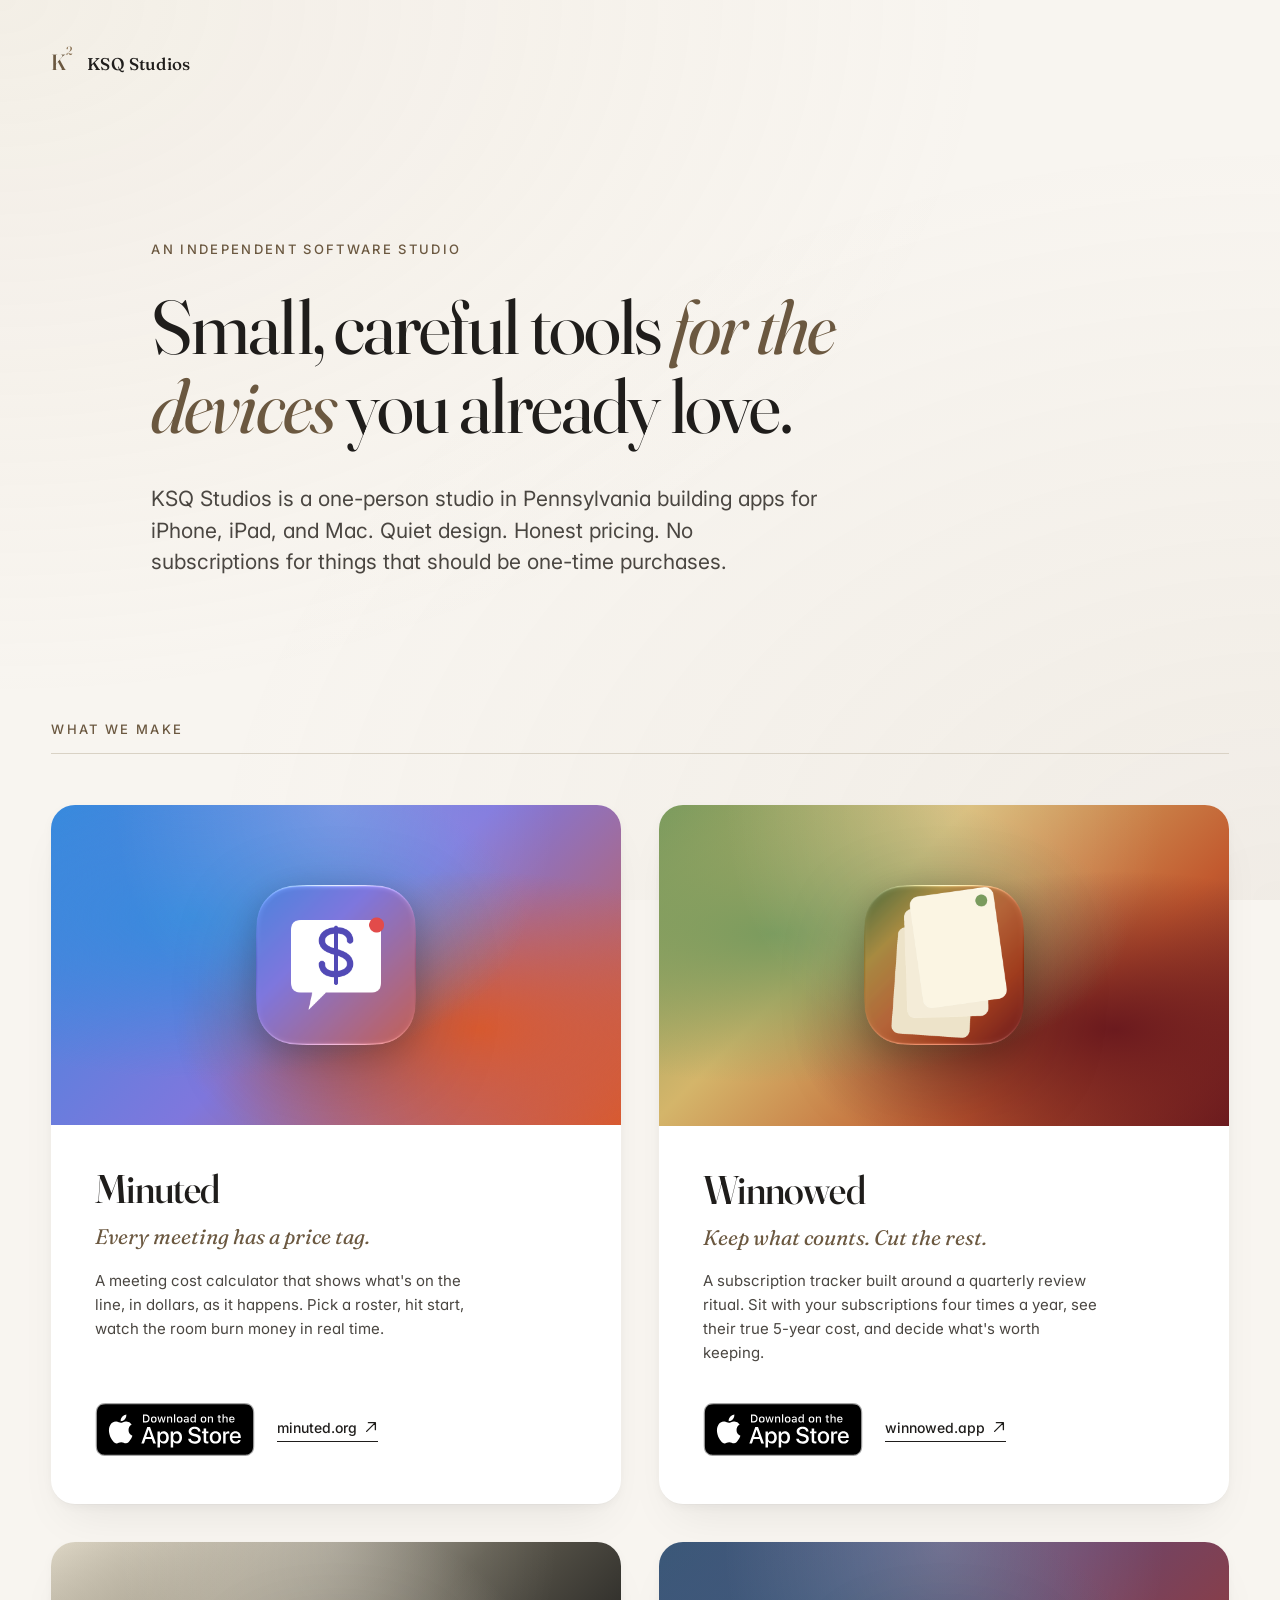
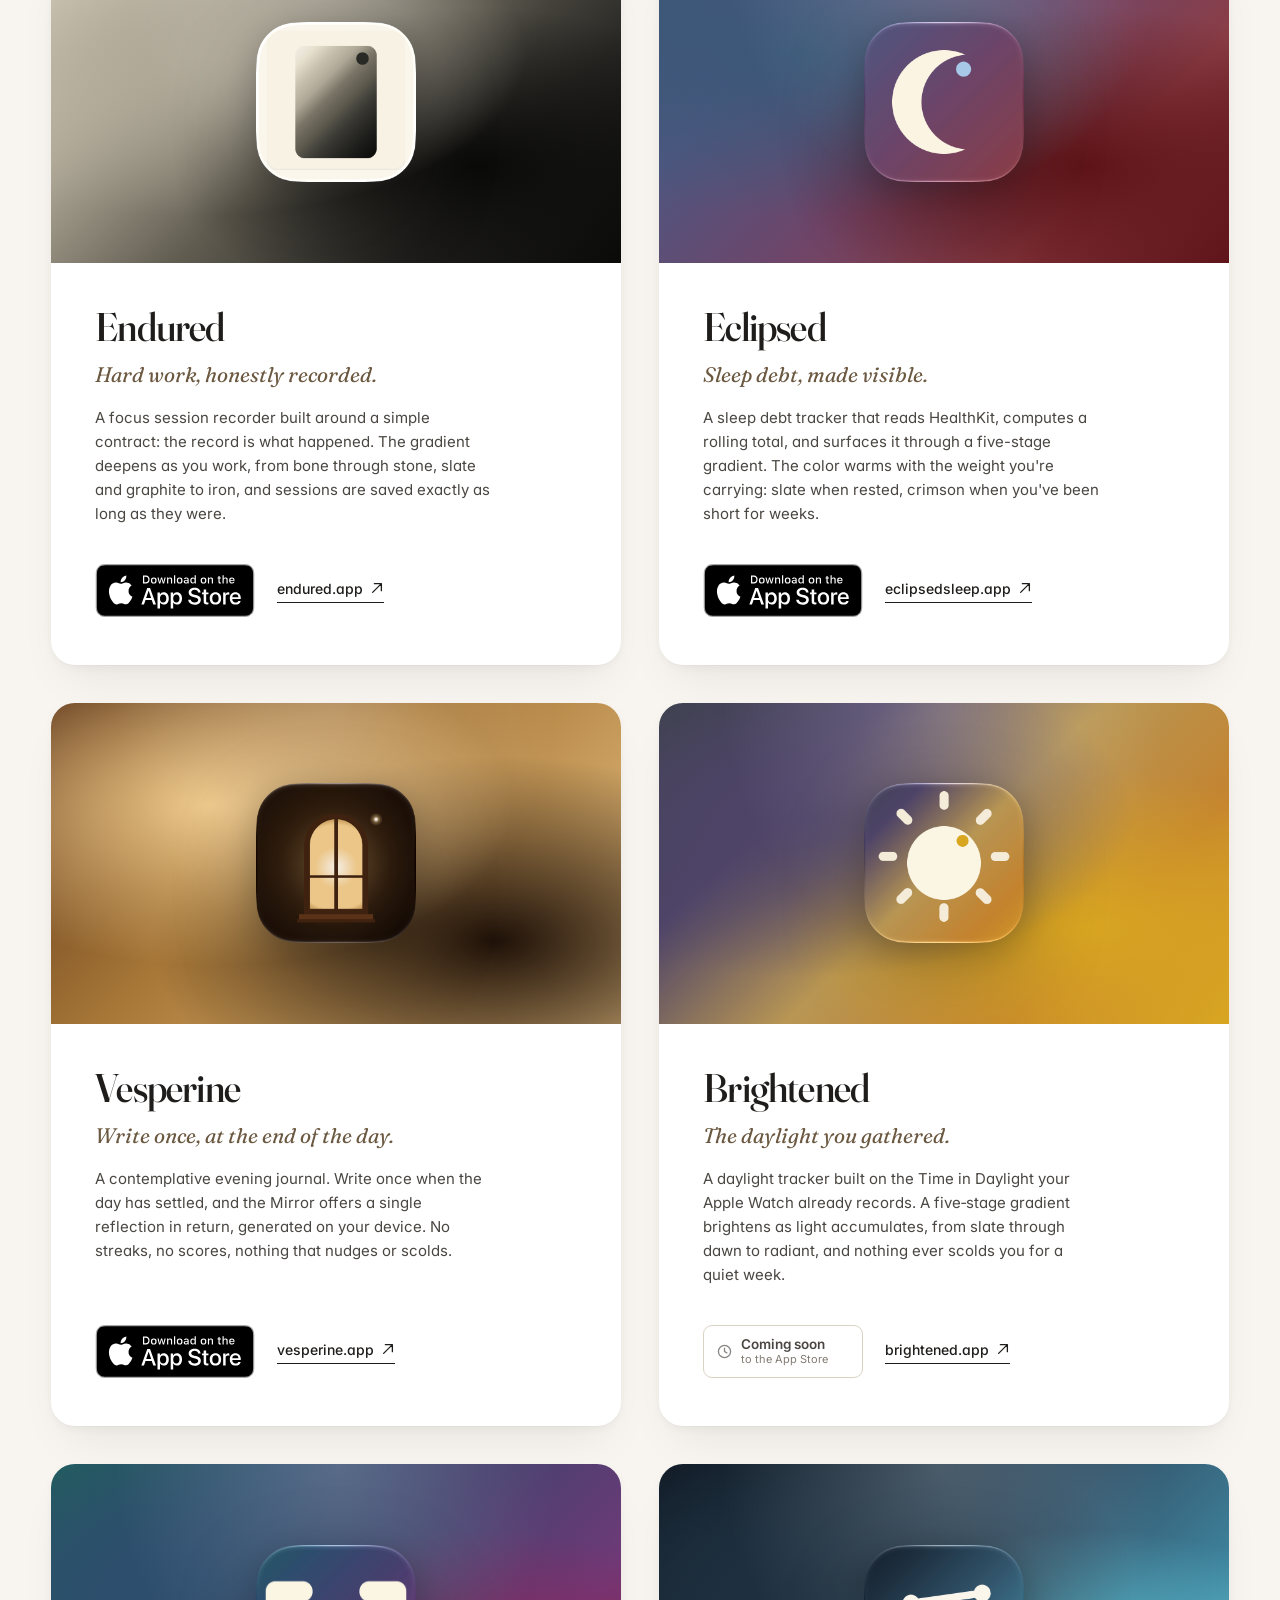
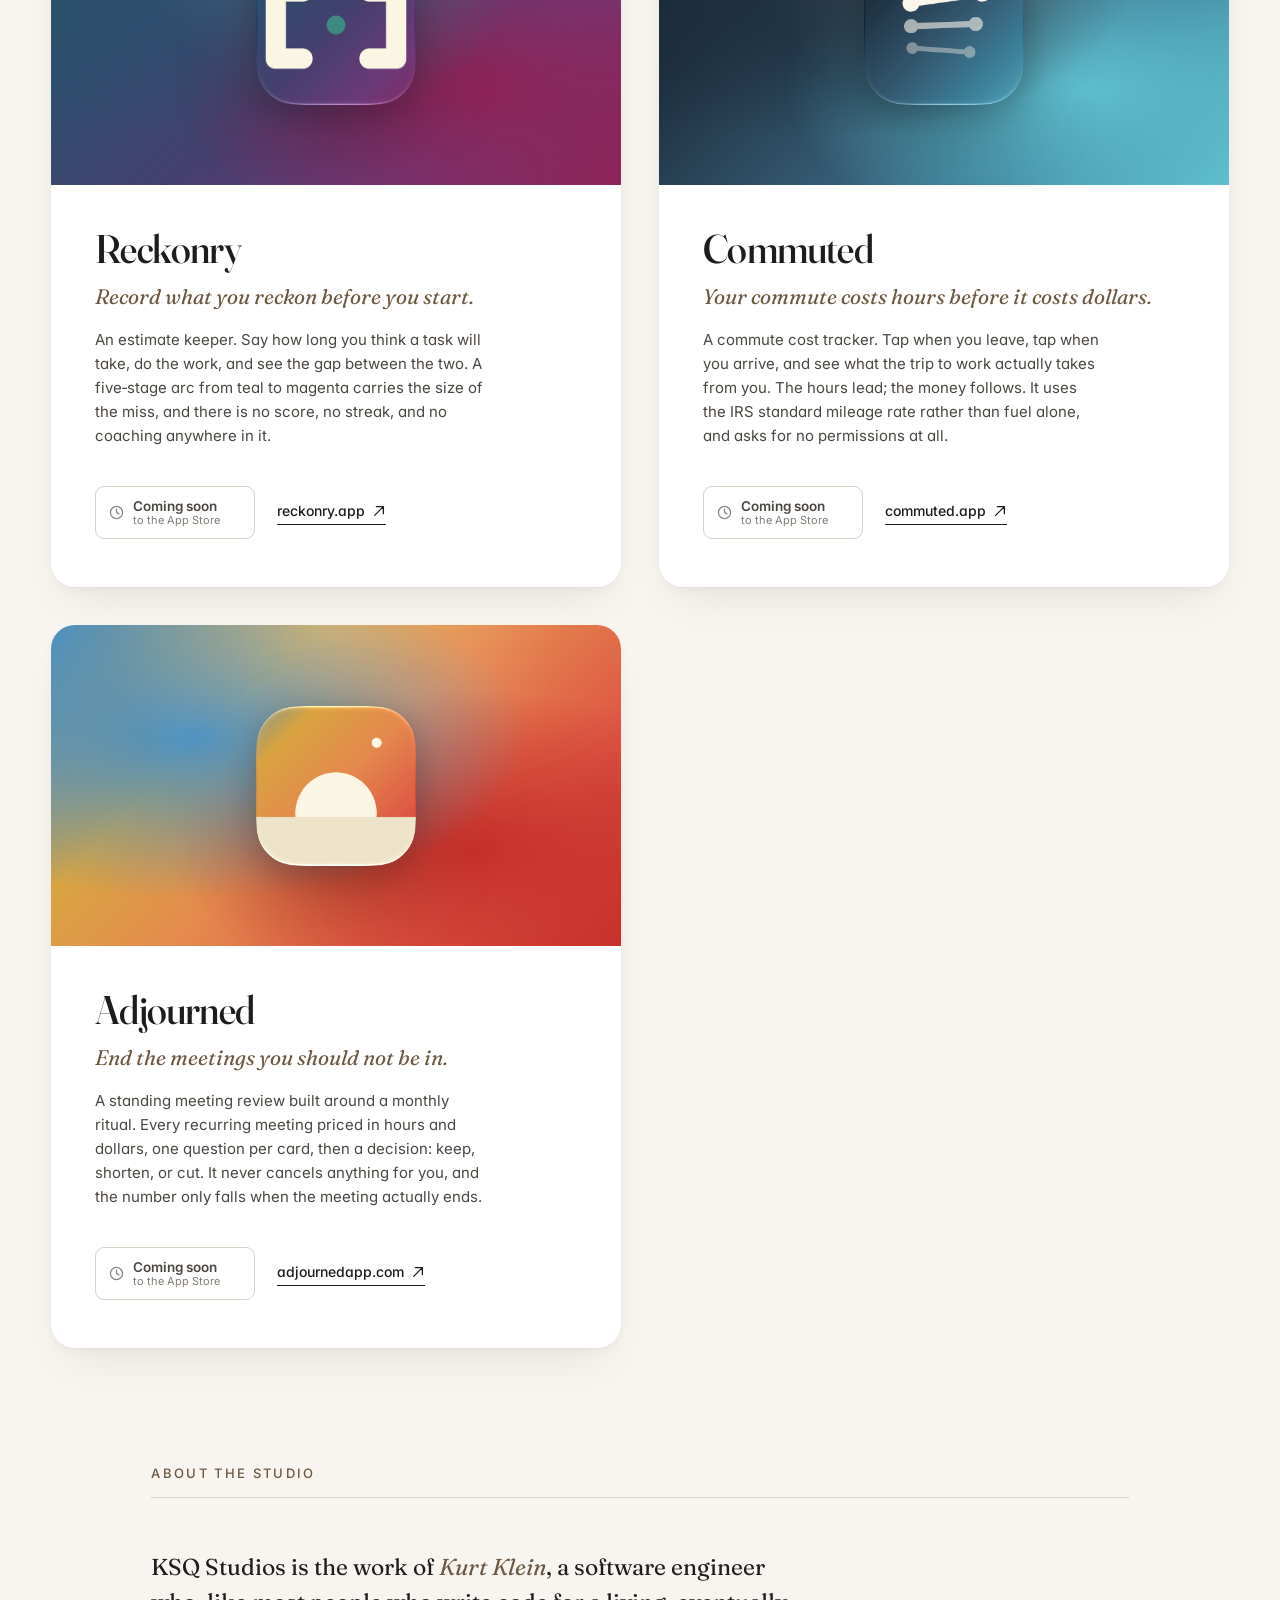
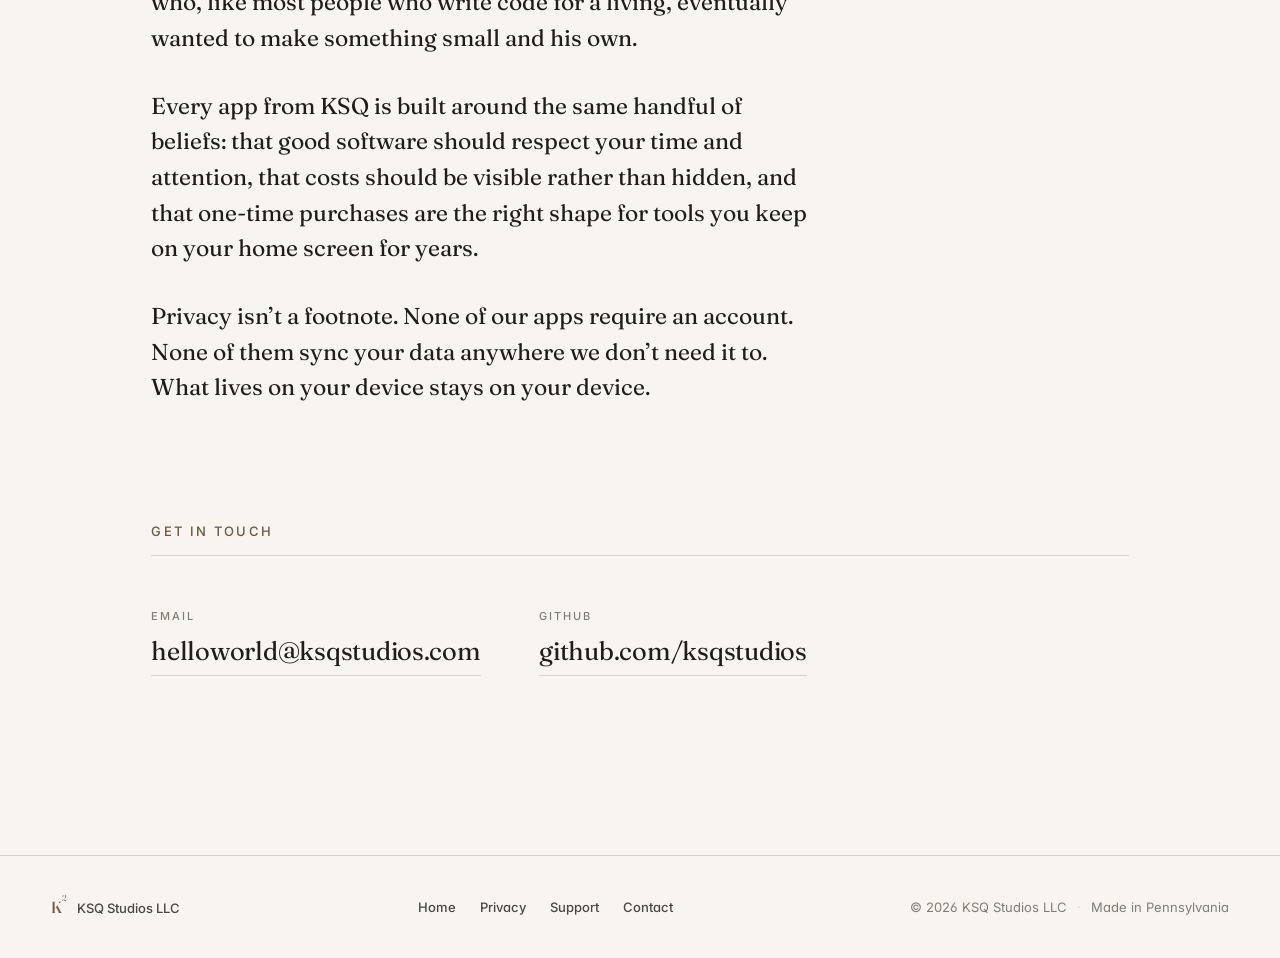
==== index.html @ 6c00e23f "updated eclipsed domain url" ====
<!DOCTYPE html>
<html lang="en">
<head>
  <meta charset="UTF-8">
  <meta name="viewport" content="width=device-width, initial-scale=1.0">
  <meta name="description" content="KSQ Studios is an independent software studio in Pennsylvania building thoughtful apps for iPhone, iPad, and Mac. Makers of Adjourned, Brightened, Commuted, Eclipsed, Endured, Minuted, Reckonry, Vesperine, and Winnowed.">

  <title>KSQ Studios, independent software for Apple platforms</title>

  <!-- Favicon -->
  <link rel="icon" type="image/x-icon" href="/favicon.ico">
  <link rel="icon" type="image/png" href="/favicon.png">
  <link rel="apple-touch-icon" href="/apple-touch-icon.png">

  <!-- Open Graph -->
  <meta property="og:title" content="KSQ Studios, independent software for Apple platforms">
  <meta property="og:description" content="An independent software studio in Pennsylvania building thoughtful apps for iPhone, iPad, and Mac. Makers of Adjourned, Brightened, Commuted, Eclipsed, Endured, Minuted, Reckonry, Vesperine, and Winnowed.">
  <meta property="og:url" content="https://ksqstudios.com">
  <meta property="og:type" content="website">
  <meta property="og:image" content="https://ksqstudios.com/og-image.png">
  <meta property="og:image:width" content="1200">
  <meta property="og:image:height" content="630">

  <!-- Twitter card -->
  <meta name="twitter:card" content="summary_large_image">
  <meta name="twitter:image" content="https://ksqstudios.com/og-image.png">

  <meta name="theme-color" content="#F8F5F0">

  <link rel="canonical" href="https://ksqstudios.com">

  <!-- Fonts: Fraunces (display, with optical sizing + italic) + Inter (body) -->
  <link rel="preconnect" href="https://fonts.googleapis.com">
  <link rel="preconnect" href="https://fonts.gstatic.com" crossorigin>
  <link href="https://fonts.googleapis.com/css2?family=Fraunces:ital,opsz,wght@0,9..144,400;0,9..144,500;0,9..144,600;1,9..144,400;1,9..144,500&family=Inter:wght@400;500;600&display=swap" rel="stylesheet">

  <!-- Structured data, Organization -->
  <script type="application/ld+json">
  {
    "@context": "https://schema.org",
    "@type": "Organization",
    "name": "KSQ Studios",
    "alternateName": "KSQ Studios LLC",
    "url": "https://ksqstudios.com",
    "email": "helloworld@ksqstudios.com",
    "founder": {
      "@type": "Person",
      "name": "Kurt Klein"
    },
    "address": {
      "@type": "PostalAddress",
      "addressRegion": "PA",
      "addressCountry": "US"
    }
  }
  </script>

  <link rel="stylesheet" href="/styles.css">
</head>
<body>

  <!-- Studio header -->
  <header class="site-header">
    <div class="wordmark-row">
      <span class="monogram" aria-hidden="true">K<sup>2</sup></span>
      <span class="wordmark">KSQ Studios</span>
    </div>
  </header>

  <main>

    <!-- Hero -->
    <section class="hero">
      <p class="eyebrow">An independent software studio</p>
      <h1 class="hero-headline">
        Small, careful tools <em>for the devices</em> you already love.
      </h1>
      <p class="hero-lede">
        KSQ Studios is a one-person studio in Pennsylvania building apps for iPhone, iPad, and Mac. Quiet design. Honest pricing. No subscriptions for things that should be one-time purchases.
      </p>
    </section>

    <!-- Apps showcase -->
    <section class="apps" aria-labelledby="apps-heading">
      <h2 id="apps-heading" class="section-label">What we make</h2>

      <div class="app-grid">

        <!-- Minuted -->
        <article class="app-card app-card--minuted">
          <div class="app-card-art" aria-hidden="true">
            <div class="app-card-glow app-card-glow--minuted"></div>
            <img src="/images/minuted-icon.png" alt="" class="app-icon" width="180" height="180">
          </div>

          <div class="app-card-body">
            <h3 class="app-name">Minuted</h3>
            <p class="app-tagline">Every meeting has a price tag.</p>
            <p class="app-description">
              A meeting cost calculator that shows what's on the line, in dollars, as it happens. Pick a roster, hit start, watch the room burn money in real time.
            </p>

            <div class="app-actions">
              <a href="https://apps.apple.com/us/app/minuted/id6764897137" rel="noopener" aria-label="Download Minuted on the App Store" style="display: inline-block; line-height: 0;">
                <img src="/images/app-store-badge.svg" alt="Download on the App Store" width="160" height="53" style="display: block;">
              </a>
              <a href="https://minuted.org" class="app-link">
                <span>minuted.org</span>
                <svg viewBox="0 0 16 16" width="14" height="14" aria-hidden="true">
                  <path d="M5 3h8v8M13 3L3 13" fill="none" stroke="currentColor" stroke-width="1.5" stroke-linecap="round" stroke-linejoin="round"/>
                </svg>
              </a>
            </div>
          </div>
        </article>

        <!-- Winnowed -->
        <article class="app-card app-card--winnowed">
          <div class="app-card-art" aria-hidden="true">
            <div class="app-card-glow app-card-glow--winnowed"></div>
            <img src="/images/winnowed-icon.png" alt="" class="app-icon" width="180" height="180">
          </div>

          <div class="app-card-body">
            <h3 class="app-name">Winnowed</h3>
            <p class="app-tagline">Keep what counts. Cut the rest.</p>
            <p class="app-description">
              A subscription tracker built around a quarterly review ritual. Sit with your subscriptions four times a year, see their true 5-year cost, and decide what's worth keeping.
            </p>

            <div class="app-actions">
              <a href="https://apps.apple.com/us/app/winnowed-subscription-tracker/id6764893370" rel="noopener" aria-label="Download Winnowed on the App Store" style="display: inline-block; line-height: 0;">
                <img src="/images/app-store-badge.svg" alt="Download on the App Store" width="160" height="53" style="display: block;">
              </a>
              <a href="https://winnowed.app" class="app-link">
                <span>winnowed.app</span>
                <svg viewBox="0 0 16 16" width="14" height="14" aria-hidden="true">
                  <path d="M5 3h8v8M13 3L3 13" fill="none" stroke="currentColor" stroke-width="1.5" stroke-linecap="round" stroke-linejoin="round"/>
                </svg>
              </a>
            </div>
          </div>
        </article>

        <!-- Endured -->
        <article class="app-card app-card--endured">
          <div class="app-card-art" aria-hidden="true">
            <div class="app-card-glow app-card-glow--endured"></div>
            <img src="/images/endured-icon.png" alt="" class="app-icon" width="180" height="180">
          </div>

          <div class="app-card-body">
            <h3 class="app-name">Endured</h3>
            <p class="app-tagline">Hard work, honestly recorded.</p>
            <p class="app-description">
              A focus session recorder built around a simple contract: the record is what happened. The gradient deepens as you work, from bone through stone, slate and graphite to iron, and sessions are saved exactly as long as they were.
            </p>

            <div class="app-actions">
              <a href="https://apps.apple.com/us/app/endured/id6766737964" rel="noopener" aria-label="Download Endured on the App Store" style="display: inline-block; line-height: 0;">
                <img src="/images/app-store-badge.svg" alt="Download on the App Store" width="160" height="53" style="display: block;">
              </a>
              <a href="https://endured.app" class="app-link">
                <span>endured.app</span>
                <svg viewBox="0 0 16 16" width="14" height="14" aria-hidden="true">
                  <path d="M5 3h8v8M13 3L3 13" fill="none" stroke="currentColor" stroke-width="1.5" stroke-linecap="round" stroke-linejoin="round"/>
                </svg>
              </a>
            </div>
          </div>
        </article>

        <!-- Eclipsed -->
        <article class="app-card app-card--eclipsed">
          <div class="app-card-art" aria-hidden="true">
            <div class="app-card-glow app-card-glow--eclipsed"></div>
            <img src="/images/eclipsed-icon.png" alt="" class="app-icon" width="180" height="180">
          </div>

          <div class="app-card-body">
            <h3 class="app-name">Eclipsed</h3>
            <p class="app-tagline">Sleep debt, made visible.</p>
            <p class="app-description">
              A sleep debt tracker that reads HealthKit, computes a rolling total, and surfaces it through a five-stage gradient. The color warms with the weight you're carrying: slate when rested, crimson when you've been short for weeks.
            </p>

            <div class="app-actions">
              <a href="https://apps.apple.com/us/app/eclipsed/id6764891875" rel="noopener" aria-label="Download Eclipsed on the App Store" style="display: inline-block; line-height: 0;">
                <img src="/images/app-store-badge.svg" alt="Download on the App Store" width="160" height="53" style="display: block;">
              </a>
              <a href="https://eclipsedsleep.app" class="app-link">
                <span>eclipsedsleep.app</span>
                <svg viewBox="0 0 16 16" width="14" height="14" aria-hidden="true">
                  <path d="M5 3h8v8M13 3L3 13" fill="none" stroke="currentColor" stroke-width="1.5" stroke-linecap="round" stroke-linejoin="round"/>
                </svg>
              </a>
            </div>
          </div>
        </article>

        <!-- Vesperine -->
        <article class="app-card app-card--vesperine">
          <div class="app-card-art" aria-hidden="true">
            <div class="app-card-glow app-card-glow--vesperine"></div>
            <img src="/images/vesperine-icon.png" alt="" class="app-icon" width="180" height="180">
          </div>

          <div class="app-card-body">
            <h3 class="app-name">Vesperine</h3>
            <p class="app-tagline">Write once, at the end of the day.</p>
            <p class="app-description">
              A contemplative evening journal. Write once when the day has settled, and the Mirror offers a single reflection in return, generated on your device. No streaks, no scores, nothing that nudges or scolds.
            </p>

            <div class="app-actions">
              <a href="https://apps.apple.com/us/app/vesperine/id6767848257" rel="noopener" aria-label="Download Vesperine on the App Store" style="display: inline-block; line-height: 0;">
                <img src="/images/app-store-badge.svg" alt="Download on the App Store" width="160" height="53" style="display: block;">
              </a>
              <a href="https://vesperine.app" class="app-link">
                <span>vesperine.app</span>
                <svg viewBox="0 0 16 16" width="14" height="14" aria-hidden="true">
                  <path d="M5 3h8v8M13 3L3 13" fill="none" stroke="currentColor" stroke-width="1.5" stroke-linecap="round" stroke-linejoin="round"/>
                </svg>
              </a>
            </div>
          </div>
        </article>

        <!-- Brightened -->
        <article class="app-card app-card--brightened">
          <div class="app-card-art" aria-hidden="true">
            <div class="app-card-glow app-card-glow--brightened"></div>
            <img src="/images/brightened-icon.png" alt="" class="app-icon" width="180" height="180">
          </div>

          <div class="app-card-body">
            <h3 class="app-name">Brightened</h3>
            <p class="app-tagline">The daylight you gathered.</p>
            <p class="app-description">
              A daylight tracker built on the Time in Daylight your Apple Watch already records. A five&#x2011;stage gradient brightens as light accumulates, from slate through dawn to radiant, and nothing ever scolds you for a quiet week.
            </p>

            <div class="app-actions">
              <span class="coming-soon-badge">
                <svg viewBox="0 0 16 16" width="15" height="15" aria-hidden="true">
                  <circle cx="8" cy="8" r="6.5" fill="none" stroke="currentColor" stroke-width="1.4"/>
                  <path d="M8 4.5V8l2.5 1.5" fill="none" stroke="currentColor" stroke-width="1.4" stroke-linecap="round" stroke-linejoin="round"/>
                </svg>
                <span class="coming-soon-text">
                  <span class="coming-soon-kicker">Coming soon</span>
                  <span class="coming-soon-store">to the App Store</span>
                </span>
              </span>
              <a href="https://brightened.app" class="app-link">
                <span>brightened.app</span>
                <svg viewBox="0 0 16 16" width="14" height="14" aria-hidden="true">
                  <path d="M5 3h8v8M13 3L3 13" fill="none" stroke="currentColor" stroke-width="1.5" stroke-linecap="round" stroke-linejoin="round"/>
                </svg>
              </a>
            </div>
          </div>
        </article>

        <!-- Reckonry -->
        <article class="app-card app-card--reckonry">
          <div class="app-card-art" aria-hidden="true">
            <div class="app-card-glow app-card-glow--reckonry"></div>
            <img src="/images/reckonry-icon.png" alt="" class="app-icon" width="180" height="180">
          </div>

          <div class="app-card-body">
            <h3 class="app-name">Reckonry</h3>
            <p class="app-tagline">Record what you reckon before you start.</p>
            <p class="app-description">
              An estimate keeper. Say how long you think a task will take, do the work, and see the gap between the two. A five&#x2011;stage arc from teal to magenta carries the size of the miss, and there is no score, no streak, and no coaching anywhere in it.
            </p>

            <div class="app-actions">
              <span class="coming-soon-badge">
                <svg viewBox="0 0 16 16" width="15" height="15" aria-hidden="true">
                  <circle cx="8" cy="8" r="6.5" fill="none" stroke="currentColor" stroke-width="1.4"/>
                  <path d="M8 4.5V8l2.5 1.5" fill="none" stroke="currentColor" stroke-width="1.4" stroke-linecap="round" stroke-linejoin="round"/>
                </svg>
                <span class="coming-soon-text">
                  <span class="coming-soon-kicker">Coming soon</span>
                  <span class="coming-soon-store">to the App Store</span>
                </span>
              </span>
              <a href="https://reckonry.app" class="app-link">
                <span>reckonry.app</span>
                <svg viewBox="0 0 16 16" width="14" height="14" aria-hidden="true">
                  <path d="M5 3h8v8M13 3L3 13" fill="none" stroke="currentColor" stroke-width="1.5" stroke-linecap="round" stroke-linejoin="round"/>
                </svg>
              </a>
            </div>
          </div>
        </article>

        <!-- Commuted -->
        <article class="app-card app-card--commuted">
          <div class="app-card-art" aria-hidden="true">
            <div class="app-card-glow app-card-glow--commuted"></div>
            <img src="/images/commuted-icon.png" alt="" class="app-icon" width="180" height="180">
          </div>

          <div class="app-card-body">
            <h3 class="app-name">Commuted</h3>
            <p class="app-tagline">Your commute costs hours before it costs dollars.</p>
            <p class="app-description">
              A commute cost tracker. Tap when you leave, tap when you arrive, and see what the trip to work actually takes from you. The hours lead; the money follows. It uses the IRS standard mileage rate rather than fuel alone, and asks for no permissions at all.
            </p>

            <div class="app-actions">
              <span class="coming-soon-badge">
                <svg viewBox="0 0 16 16" width="15" height="15" aria-hidden="true">
                  <circle cx="8" cy="8" r="6.5" fill="none" stroke="currentColor" stroke-width="1.4"/>
                  <path d="M8 4.5V8l2.5 1.5" fill="none" stroke="currentColor" stroke-width="1.4" stroke-linecap="round" stroke-linejoin="round"/>
                </svg>
                <span class="coming-soon-text">
                  <span class="coming-soon-kicker">Coming soon</span>
                  <span class="coming-soon-store">to the App Store</span>
                </span>
              </span>
              <a href="https://commuted.app" class="app-link">
                <span>commuted.app</span>
                <svg viewBox="0 0 16 16" width="14" height="14" aria-hidden="true">
                  <path d="M5 3h8v8M13 3L3 13" fill="none" stroke="currentColor" stroke-width="1.5" stroke-linecap="round" stroke-linejoin="round"/>
                </svg>
              </a>
            </div>
          </div>
        </article>

        <!-- Adjourned -->
        <article class="app-card app-card--adjourned">
          <div class="app-card-art" aria-hidden="true">
            <div class="app-card-glow app-card-glow--adjourned"></div>
            <img src="/images/adjourned-icon.png" alt="" class="app-icon" width="180" height="180">
          </div>

          <div class="app-card-body">
            <h3 class="app-name">Adjourned</h3>
            <p class="app-tagline">End the meetings you should not be in.</p>
            <p class="app-description">
              A standing meeting review built around a monthly ritual. Every recurring meeting priced in hours and dollars, one question per card, then a decision: keep, shorten, or cut. It never cancels anything for you, and the number only falls when the meeting actually ends.
            </p>

            <div class="app-actions">
              <span class="coming-soon-badge">
                <svg viewBox="0 0 16 16" width="15" height="15" aria-hidden="true">
                  <circle cx="8" cy="8" r="6.5" fill="none" stroke="currentColor" stroke-width="1.4"/>
                  <path d="M8 4.5V8l2.5 1.5" fill="none" stroke="currentColor" stroke-width="1.4" stroke-linecap="round" stroke-linejoin="round"/>
                </svg>
                <span class="coming-soon-text">
                  <span class="coming-soon-kicker">Coming soon</span>
                  <span class="coming-soon-store">to the App Store</span>
                </span>
              </span>
              <a href="https://adjournedapp.com" class="app-link">
                <span>adjournedapp.com</span>
                <svg viewBox="0 0 16 16" width="14" height="14" aria-hidden="true">
                  <path d="M5 3h8v8M13 3L3 13" fill="none" stroke="currentColor" stroke-width="1.5" stroke-linecap="round" stroke-linejoin="round"/>
                </svg>
              </a>
            </div>
          </div>
        </article>


      </div>
    </section>

    <!-- About the studio -->
    <section class="about" aria-labelledby="about-heading">
      <h2 id="about-heading" class="section-label">About the studio</h2>

      <div class="about-prose">
        <p>
          KSQ Studios is the work of <span class="name">Kurt Klein</span>, a software engineer who, like most people who write code for a living, eventually wanted to make something small and his own.
        </p>
        <p>
          Every app from KSQ is built around the same handful of beliefs: that good software should respect your time and attention, that costs should be visible rather than hidden, and that one&#x2011;time purchases are the right shape for tools you keep on your home screen for years.
        </p>
        <p>
          Privacy isn&rsquo;t a footnote. None of our apps require an account. None of them sync your data anywhere we don&rsquo;t need it to. What lives on your device stays on your device.
        </p>
      </div>
    </section>

    <!-- Contact -->
    <section class="contact" aria-labelledby="contact-heading">
      <h2 id="contact-heading" class="section-label">Get in touch</h2>

      <ul class="contact-list">
        <li>
          <span class="contact-label">Email</span>
          <a href="mailto:helloworld@ksqstudios.com" class="contact-link">helloworld@ksqstudios.com</a>
        </li>
        <li>
          <span class="contact-label">GitHub</span>
          <a href="https://github.com/ksqstudios" class="contact-link" rel="noopener">github.com/ksqstudios</a>
        </li>
      </ul>
    </section>

  </main>

  <footer class="site-footer">
    <div class="footer-inner">
      <div class="footer-mark">
        <span class="monogram monogram--small" aria-hidden="true">K<sup>2</sup></span>
        <span>KSQ Studios LLC</span>
      </div>
      <nav class="footer-nav" aria-label="Footer">
        <a href="/">Home</a>
        <a href="/privacy">Privacy</a>
        <a href="/support">Support</a>
        <a href="mailto:helloworld@ksqstudios.com">Contact</a>
      </nav>
      <div class="footer-meta">
        <span>&copy; 2026 KSQ Studios LLC</span>
        <span class="dot" aria-hidden="true">&middot;</span>
        <span>Made in Pennsylvania</span>
      </div>
    </div>
  </footer>

</body>
</html>
---- styles.css ----
/* ============================================================
   KSQ Studios, styles.css
   ============================================================ */

/* ---------- Tokens ---------- */
:root {
  /* Paper and ink, a calm letterhead-quality background that lets
     each app's gradient do its own thing in its card. */
  --paper:        #F8F5F0;
  --paper-warm:   #F1ECE3;
  --ink:          #1F1D1B;
  --ink-soft:     #4A4641;
  --ink-mute:     #837C73;
  --rule:         #D9D2C5;

  /* Accent, a warm graphite/bronze that sits between the
     two app palettes without competing with either. */
  --accent:       #6B5840;
  --accent-soft:  #8C7558;

  /* Minuted brand stops (cool→warm) */
  --m-cool:       #378ADD;
  --m-mid:        #7F77DD;
  --m-warm:       #D85A30;

  /* Winnowed brand stops (harvest arc) */
  --w-sage:       #7A9B5E;
  --w-wheat:      #D4B56A;
  --w-rust:       #C25A2F;
  --w-burgundy:   #6B1A1E;

  /* Eclipsed brand stops (Vigil, cool clarity to fevered crimson) */
  --e-slate:      #3A5878;
  --e-mist:       #4F5680;
  --e-plum:       #6E4569;
  --e-rust:       #8B3D45;
  --e-crimson:    #5E1418;

  /* Endured brand stops (Bone to Iron, achromatic depth) */
  --en-bone:      #E8E1D0;
  --en-stone:     #B0A998;
  --en-slate:     #605C50;
  --en-graphite:  #2A2926;
  --en-iron:      #0A0A09;

  /* Vesperine brand stops (Candle, ivory glow to coal) */
  --v-ivory:      #F5F1E8;
  --v-honey:      #EDC788;
  --v-amber:      #A87838;
  --v-bronze:     #5A3318;
  --v-coal:       #1F1108;

  /* Brightened brand stops (positive arc, slate to radiant) */
  --b-slate:      #3A4148;
  --b-dusk:       #4E4468;
  --b-dawn:       #B89654;
  --b-amber:      #C4832F;
  --b-radiant:    #D9A621;

  /* Reckonry brand stops (divergence arc, teal to magenta) */
  --r-teal:       #1F5F5B;
  --r-petrol:     #2E4E6E;
  --r-indigo:     #46406E;
  --r-violet:     #6E3A78;
  --r-magenta:    #8E2358;

  /* Commuted brand stops (fixed identity arc, asphalt to signal) */
  --c-asphalt:    #0E1620;
  --c-slate:      #1E3040;
  --c-steel:      #33546B;
  --c-channel:    #3E829B;
  --c-signal:     #5FBFCF;

  /* Adjourned, the sunset arc */
  --a-sky: #4A90C2;
  --a-golden: #D9A441;
  --a-apricot: #E58A4E;
  --a-coral: #DE5845;
  --a-verm: #C7302B;

  /* Type scale, fluid clamps so the page reads on phone and laptop alike */
  --fs-eyebrow:   clamp(11px, 0.7vw + 9px, 13px);
  --fs-section:   clamp(11px, 0.7vw + 9px, 13px);
  --fs-body:      clamp(15px, 0.4vw + 14px, 17px);
  --fs-lede:      clamp(17px, 0.6vw + 15px, 21px);
  --fs-hero:      clamp(38px, 6vw + 12px, 76px);
  --fs-app-name:  clamp(28px, 2.4vw + 18px, 40px);
  --fs-app-tag:   clamp(17px, 0.6vw + 15px, 21px);

  /* Spacing, generous magazine-grade rhythm */
  --space-page:   clamp(24px, 4vw, 56px);
  --space-block:  clamp(80px, 9vw, 140px);
}

/* ---------- Reset ---------- */
*, *::before, *::after { box-sizing: border-box; }

html {
  -webkit-text-size-adjust: 100%;
  -webkit-font-smoothing: antialiased;
  -moz-osx-font-smoothing: grayscale;
  text-rendering: optimizeLegibility;
  scroll-behavior: smooth;
}

body {
  margin: 0;
  padding: 0;
  background: var(--paper);
  color: var(--ink);
  font-family: 'Inter', -apple-system, BlinkMacSystemFont, 'Segoe UI', sans-serif;
  font-size: var(--fs-body);
  line-height: 1.55;
  font-feature-settings: 'kern', 'liga', 'ss01', 'cv11';
}

/* Subtle paper texture, not a generic noise overlay,
   just a hint of variation so the cream feels printed
   instead of digital. */
body::before {
  content: '';
  position: fixed;
  inset: 0;
  pointer-events: none;
  background:
    radial-gradient(ellipse at top left, rgba(214, 195, 165, 0.12), transparent 55%),
    radial-gradient(ellipse at bottom right, rgba(160, 140, 110, 0.08), transparent 60%);
  z-index: 0;
}

main, header, footer { position: relative; z-index: 1; }

a { color: inherit; text-decoration: none; }

/* ---------- Header ---------- */
.site-header {
  padding: clamp(28px, 3.5vw, 48px) var(--space-page);
}

.wordmark-row {
  display: inline-flex;
  align-items: baseline;
  gap: 14px;
}

.monogram {
  font-family: 'Fraunces', Georgia, serif;
  font-size: 22px;
  font-weight: 500;
  font-variation-settings: 'opsz' 144;
  letter-spacing: -0.01em;
  color: var(--accent);
  position: relative;
  display: inline-block;
}

.monogram sup {
  font-size: 0.55em;
  font-weight: 500;
  margin-left: 0.04em;
  top: -0.55em;
  position: relative;
  color: var(--accent-soft);
}

.monogram--small {
  font-size: 16px;
}

.wordmark {
  font-family: 'Fraunces', Georgia, serif;
  font-size: 17px;
  font-weight: 500;
  font-variation-settings: 'opsz' 14;
  letter-spacing: 0.01em;
  color: var(--ink);
}

/* ---------- Hero ---------- */
.hero {
  padding: clamp(60px, 9vw, 140px) var(--space-page) clamp(80px, 11vw, 160px);
  max-width: 1080px;
  margin: 0 auto;
}

.eyebrow {
  font-family: 'Inter', sans-serif;
  font-size: var(--fs-eyebrow);
  font-weight: 500;
  text-transform: uppercase;
  letter-spacing: 0.18em;
  color: var(--accent);
  margin: 0 0 28px;
}

.hero-headline {
  font-family: 'Fraunces', Georgia, serif;
  font-size: var(--fs-hero);
  font-weight: 400;
  font-variation-settings: 'opsz' 144;
  line-height: 1.04;
  letter-spacing: -0.025em;
  color: var(--ink);
  margin: 0 0 clamp(28px, 3vw, 40px);
  max-width: 18ch;
}

.hero-headline em {
  font-style: italic;
  font-weight: 400;
  color: var(--accent);
  font-variation-settings: 'opsz' 144;
}

.hero-lede {
  font-family: 'Inter', sans-serif;
  font-size: var(--fs-lede);
  font-weight: 400;
  line-height: 1.5;
  color: var(--ink-soft);
  max-width: 52ch;
  margin: 0;
}

/* ---------- Section labels (small caps anchors) ---------- */
.section-label {
  font-family: 'Inter', sans-serif;
  font-size: var(--fs-section);
  font-weight: 500;
  text-transform: uppercase;
  letter-spacing: 0.18em;
  color: var(--accent);
  margin: 0 0 clamp(36px, 4vw, 56px);
  padding-bottom: 14px;
  border-bottom: 1px solid var(--rule);
}

/* ---------- Apps grid ---------- */
.apps {
  padding: 0 var(--space-page) var(--space-block);
  max-width: 1280px;
  margin: 0 auto;
}

.app-grid {
  display: grid;
  grid-template-columns: repeat(auto-fit, minmax(min(420px, 100%), 1fr));
  gap: clamp(24px, 3vw, 40px);
}

/* ---------- App card ---------- */
.app-card {
  position: relative;
  display: flex;
  flex-direction: column;
  background: #fff;
  border-radius: 24px;
  overflow: hidden;
  box-shadow:
    0 1px 0 rgba(0, 0, 0, 0.02),
    0 4px 12px rgba(31, 29, 27, 0.04),
    0 24px 48px -16px rgba(31, 29, 27, 0.08);
  transition: transform 0.4s cubic-bezier(0.2, 0.8, 0.2, 1),
              box-shadow 0.4s cubic-bezier(0.2, 0.8, 0.2, 1);
}

.app-card:hover {
  transform: translateY(-3px);
  box-shadow:
    0 1px 0 rgba(0, 0, 0, 0.02),
    0 8px 20px rgba(31, 29, 27, 0.06),
    0 32px 64px -16px rgba(31, 29, 27, 0.12);
}

/* Card art header, a gradient backdrop tinted by app brand,
   icon floating in the top-leading area like a printed plate. */
.app-card-art {
  position: relative;
  aspect-ratio: 16 / 9;
  overflow: hidden;
  display: flex;
  align-items: center;
  justify-content: center;
}

.app-card-glow {
  position: absolute;
  inset: 0;
  z-index: 0;
}

.app-card-glow--minuted {
  background:
    radial-gradient(ellipse at 25% 35%, var(--m-cool) 0%, transparent 55%),
    radial-gradient(ellipse at 75% 70%, var(--m-warm) 0%, transparent 50%),
    linear-gradient(135deg, var(--m-cool), var(--m-mid) 50%, var(--m-warm));
}

.app-card-glow--winnowed {
  background:
    radial-gradient(ellipse at 20% 40%, var(--w-sage) 0%, transparent 55%),
    radial-gradient(ellipse at 80% 70%, var(--w-burgundy) 0%, transparent 50%),
    linear-gradient(135deg, var(--w-sage), var(--w-wheat) 35%, var(--w-rust) 70%, var(--w-burgundy));
}

.app-card-glow--eclipsed {
  background:
    radial-gradient(ellipse at 25% 35%, var(--e-slate) 0%, transparent 55%),
    radial-gradient(ellipse at 75% 70%, var(--e-crimson) 0%, transparent 50%),
    linear-gradient(135deg, var(--e-slate), var(--e-mist) 25%, var(--e-plum) 50%, var(--e-rust) 75%, var(--e-crimson));
}

.app-card-glow--endured {
  background:
    radial-gradient(ellipse at 25% 35%, var(--en-stone) 0%, transparent 55%),
    radial-gradient(ellipse at 75% 70%, var(--en-iron) 0%, transparent 50%),
    linear-gradient(135deg, var(--en-bone), var(--en-stone) 25%, var(--en-slate) 50%, var(--en-graphite) 75%, var(--en-iron));
}

.app-card-glow--vesperine {
  background:
    radial-gradient(ellipse at 28% 32%, var(--v-honey) 0%, transparent 52%),
    radial-gradient(ellipse at 78% 74%, var(--v-coal) 0%, transparent 55%),
    linear-gradient(135deg, var(--v-bronze), var(--v-amber) 42%, var(--v-honey) 100%);
}

.app-card-glow--brightened {
  background:
    radial-gradient(ellipse at 25% 35%, var(--b-dusk) 0%, transparent 55%),
    radial-gradient(ellipse at 75% 70%, var(--b-radiant) 0%, transparent 50%),
    linear-gradient(135deg, var(--b-slate), var(--b-dusk) 25%, var(--b-dawn) 50%, var(--b-amber) 75%, var(--b-radiant));
}

.app-card-glow--reckonry {
  background:
    radial-gradient(ellipse at 25% 35%, var(--r-petrol) 0%, transparent 55%),
    radial-gradient(ellipse at 75% 70%, var(--r-magenta) 0%, transparent 50%),
    linear-gradient(135deg, var(--r-teal), var(--r-petrol) 25%, var(--r-indigo) 50%, var(--r-violet) 75%, var(--r-magenta));
}

.app-card-glow--commuted {
  background:
    radial-gradient(ellipse at 25% 35%, var(--c-slate) 0%, transparent 55%),
    radial-gradient(ellipse at 75% 70%, var(--c-signal) 0%, transparent 50%),
    linear-gradient(135deg, var(--c-asphalt), var(--c-slate) 25%, var(--c-steel) 50%, var(--c-channel) 75%, var(--c-signal));
}

.app-card-glow--adjourned {
  background:
    radial-gradient(ellipse at 25% 35%, var(--a-sky) 0%, transparent 55%),
    radial-gradient(ellipse at 75% 70%, var(--a-verm) 0%, transparent 50%),
    linear-gradient(135deg, var(--a-sky), var(--a-golden) 30%, var(--a-apricot) 50%, var(--a-coral) 75%, var(--a-verm));
}

/* Subtle film grain on the gradient, which keeps it from looking
   too clean, matches the printed feel of the rest of the page. */
.app-card-art::after {
  content: '';
  position: absolute;
  inset: 0;
  z-index: 1;
  background:
    radial-gradient(ellipse at top, rgba(255, 255, 255, 0.18), transparent 55%);
  pointer-events: none;
}

.app-icon {
  position: relative;
  z-index: 2;
  width: clamp(120px, 18vw, 160px);
  height: auto;
  border-radius: 28px;
  filter: drop-shadow(0 8px 16px rgba(0, 0, 0, 0.18))
          drop-shadow(0 24px 40px rgba(0, 0, 0, 0.22));
  transition: transform 0.5s cubic-bezier(0.2, 0.8, 0.2, 1);
}

.app-card:hover .app-icon {
  transform: translateY(-4px) scale(1.02);
}

/* Card body, typography lives here */
.app-card-body {
  padding: clamp(28px, 3.5vw, 44px) clamp(28px, 3.5vw, 44px) clamp(32px, 4vw, 48px);
  display: flex;
  flex-direction: column;
  gap: 14px;
  flex: 1;
}

.app-name {
  font-family: 'Fraunces', Georgia, serif;
  font-size: var(--fs-app-name);
  font-weight: 500;
  font-variation-settings: 'opsz' 144;
  letter-spacing: -0.02em;
  line-height: 1;
  color: var(--ink);
  margin: 0;
}

.app-tagline {
  font-family: 'Fraunces', Georgia, serif;
  font-style: italic;
  font-size: var(--fs-app-tag);
  font-weight: 400;
  font-variation-settings: 'opsz' 24;
  line-height: 1.3;
  color: var(--accent);
  margin: 0;
  letter-spacing: 0;
}

.app-description {
  font-family: 'Inter', sans-serif;
  font-size: 15px;
  line-height: 1.6;
  color: var(--ink-soft);
  margin: 4px 0 0;
  max-width: 44ch;
}

.app-actions {
  margin-top: auto;
  padding-top: clamp(18px, 2vw, 24px);
  display: flex;
  flex-wrap: wrap;
  gap: 16px 22px;
  align-items: center;
}

.app-link {
  display: inline-flex;
  align-items: center;
  gap: 7px;
  font-family: 'Inter', sans-serif;
  font-size: 14px;
  font-weight: 500;
  color: var(--ink);
  border-bottom: 1px solid var(--ink);
  padding-bottom: 2px;
  transition: color 0.25s ease, border-color 0.25s ease, gap 0.25s ease;
}

.app-link:hover {
  color: var(--accent);
  border-bottom-color: var(--accent);
  gap: 9px;
}

.app-link svg {
  flex-shrink: 0;
  margin-bottom: 1px;
  transition: transform 0.25s ease;
}

/* Coming soon badge: stands where the App Store badge sits until an
   app is approved. Matched to the badge's 160x53 footprint so the card
   does not reflow when the real badge replaces it. Outlined rather than
   filled: it should read as a placeholder, not compete with the live
   download badges on the cards above it. */
.coming-soon-badge {
  display: inline-flex;
  align-items: center;
  gap: 9px;
  width: 160px;
  height: 53px;
  padding: 0 13px;
  box-sizing: border-box;
  border: 1px solid var(--rule);
  border-radius: 9px;
  font-family: 'Inter', sans-serif;
  color: var(--ink-soft);
  background: transparent;
}

.coming-soon-badge svg {
  flex-shrink: 0;
  opacity: 0.65;
}

.coming-soon-text {
  display: flex;
  flex-direction: column;
  line-height: 1.15;
}

.coming-soon-kicker {
  font-size: 13.5px;
  font-weight: 600;
  letter-spacing: -0.005em;
}

.coming-soon-store {
  font-size: 11px;
  font-weight: 400;
  color: var(--ink-mute);
}

.app-link:hover svg {
  transform: translate(1px, -1px);
}

.app-status {
  font-family: 'Inter', sans-serif;
  font-size: 12.5px;
  font-weight: 500;
  text-transform: uppercase;
  letter-spacing: 0.12em;
  color: var(--ink-mute);
  padding: 6px 12px;
  background: var(--paper-warm);
  border-radius: 999px;
  white-space: nowrap;
}

/* ---------- About ---------- */
.about {
  padding: 0 var(--space-page) var(--space-block);
  max-width: 1080px;
  margin: 0 auto;
}

.about-prose {
  max-width: 60ch;
}

.about-prose p {
  font-family: 'Fraunces', Georgia, serif;
  font-size: clamp(18px, 0.8vw + 16px, 23px);
  font-weight: 400;
  font-variation-settings: 'opsz' 24;
  line-height: 1.55;
  color: var(--ink);
  margin: 0 0 1.4em;
}

.about-prose p:last-child {
  margin-bottom: 0;
}

.about-prose .name {
  font-style: italic;
  color: var(--accent);
}

/* ---------- Contact ---------- */
.contact {
  padding: 0 var(--space-page) var(--space-block);
  max-width: 1080px;
  margin: 0 auto;
}

.contact-list {
  list-style: none;
  padding: 0;
  margin: 0;
  display: grid;
  grid-template-columns: repeat(auto-fit, minmax(min(280px, 100%), 1fr));
  gap: 28px 56px;
  max-width: 720px;
}

.contact-list li {
  display: flex;
  flex-direction: column;
  gap: 6px;
}

.contact-label {
  font-family: 'Inter', sans-serif;
  font-size: 11px;
  font-weight: 500;
  text-transform: uppercase;
  letter-spacing: 0.18em;
  color: var(--ink-mute);
}

.contact-link {
  font-family: 'Fraunces', Georgia, serif;
  font-size: clamp(20px, 1.1vw + 16px, 26px);
  font-weight: 400;
  font-variation-settings: 'opsz' 48;
  letter-spacing: -0.01em;
  color: var(--ink);
  border-bottom: 1px solid var(--rule);
  padding-bottom: 4px;
  width: fit-content;
  transition: color 0.25s ease, border-color 0.25s ease;
}

.contact-link:hover {
  color: var(--accent);
  border-bottom-color: var(--accent);
}

/* ---------- Footer ---------- */
.site-footer {
  border-top: 1px solid var(--rule);
  margin-top: clamp(40px, 5vw, 64px);
  padding: clamp(28px, 3vw, 40px) var(--space-page);
}

.footer-inner {
  max-width: 1280px;
  margin: 0 auto;
  display: flex;
  flex-wrap: wrap;
  align-items: center;
  justify-content: space-between;
  gap: 16px;
}

.footer-mark {
  display: inline-flex;
  align-items: baseline;
  gap: 10px;
  font-family: 'Inter', sans-serif;
  font-size: 13px;
  font-weight: 500;
  color: var(--ink-soft);
}

.footer-meta {
  font-family: 'Inter', sans-serif;
  font-size: 13px;
  color: var(--ink-mute);
  display: inline-flex;
  align-items: center;
  gap: 10px;
}

.footer-meta .dot {
  color: var(--rule);
}

/* ---------- Doc pages (privacy, support) ---------- */
.doc {
  max-width: 720px;
  margin: 0 auto;
  padding: clamp(40px, 6vw, 80px) var(--space-page) var(--space-block);
}

.doc-title {
  font-family: 'Fraunces', Georgia, serif;
  font-size: clamp(38px, 5vw + 12px, 64px);
  font-weight: 400;
  font-variation-settings: 'opsz' 144;
  line-height: 1.05;
  letter-spacing: -0.025em;
  color: var(--ink);
  margin: 0 0 16px;
  max-width: 18ch;
}

.doc-title em {
  font-style: italic;
  color: var(--accent);
  font-weight: 400;
}

.doc-meta {
  font-family: 'Inter', sans-serif;
  font-size: 14px;
  color: var(--ink-mute);
  margin: 0 0 clamp(48px, 6vw, 72px);
  padding-bottom: clamp(28px, 3vw, 36px);
  border-bottom: 1px solid var(--rule);
  max-width: 60ch;
}

.doc-body {
  font-family: 'Inter', sans-serif;
  font-size: clamp(15px, 0.4vw + 14px, 17px);
  line-height: 1.65;
  color: var(--ink);
}

.doc-body p {
  margin: 0 0 1.4em;
  max-width: 64ch;
}

.doc-body h2 {
  font-family: 'Fraunces', Georgia, serif;
  font-size: clamp(20px, 0.8vw + 16px, 24px);
  font-weight: 500;
  font-variation-settings: 'opsz' 24;
  letter-spacing: -0.01em;
  line-height: 1.3;
  color: var(--ink);
  margin: 2.2em 0 0.7em;
}

.doc-body h2:first-child {
  margin-top: 0;
}

.doc-body a {
  color: var(--ink);
  border-bottom: 1px solid var(--rule);
  padding-bottom: 1px;
  transition: color 0.2s ease, border-color 0.2s ease;
}

.doc-body a:hover {
  color: var(--accent);
  border-bottom-color: var(--accent);
}

.doc-body strong {
  font-weight: 600;
  color: var(--ink);
}

.link-list {
  list-style: none;
  padding: 0;
  margin: 0 0 1.4em;
  display: flex;
  flex-direction: column;
  gap: 10px;
}

.link-list li {
  padding: 14px 18px;
  background: var(--paper-warm);
  border-radius: 10px;
}

.link-list a {
  border-bottom: none;
  font-family: 'Inter', sans-serif;
  font-size: 15px;
  font-weight: 500;
  color: var(--ink);
}

.link-list a:hover {
  color: var(--accent);
}

.signoff {
  margin-top: clamp(48px, 5vw, 72px);
  padding-top: clamp(28px, 3vw, 36px);
  border-top: 1px solid var(--rule);
  font-family: 'Fraunces', Georgia, serif;
  font-size: 17px;
  color: var(--ink-soft);
  line-height: 1.5;
}

.signoff em {
  font-style: italic;
  color: var(--ink-mute);
  font-size: 14px;
  font-family: 'Inter', sans-serif;
  font-weight: 400;
}

/* ---------- Support cards ---------- */
.support-grid {
  display: grid;
  grid-template-columns: repeat(auto-fit, minmax(min(320px, 100%), 1fr));
  gap: clamp(20px, 2.5vw, 28px);
  margin: 0 0 clamp(56px, 6vw, 80px);
}

.support-card {
  display: flex;
  flex-direction: column;
  background: #fff;
  border-radius: 18px;
  overflow: hidden;
  box-shadow:
    0 1px 0 rgba(0, 0, 0, 0.02),
    0 4px 12px rgba(31, 29, 27, 0.04),
    0 18px 36px -14px rgba(31, 29, 27, 0.08);
  transition: transform 0.4s cubic-bezier(0.2, 0.8, 0.2, 1),
              box-shadow 0.4s cubic-bezier(0.2, 0.8, 0.2, 1);
  text-decoration: none;
  color: inherit;
}

.support-card:hover {
  transform: translateY(-3px);
  box-shadow:
    0 1px 0 rgba(0, 0, 0, 0.02),
    0 8px 16px rgba(31, 29, 27, 0.06),
    0 24px 48px -14px rgba(31, 29, 27, 0.12);
}

.support-card-art {
  position: relative;
  aspect-ratio: 16 / 7;
  overflow: hidden;
  display: flex;
  align-items: center;
  justify-content: flex-start;
  padding-left: clamp(22px, 3vw, 32px);
}

.support-card-glow {
  position: absolute;
  inset: 0;
  z-index: 0;
}

.support-card-glow--minuted {
  background:
    radial-gradient(ellipse at 25% 35%, var(--m-cool) 0%, transparent 55%),
    radial-gradient(ellipse at 75% 70%, var(--m-warm) 0%, transparent 50%),
    linear-gradient(135deg, var(--m-cool), var(--m-mid) 50%, var(--m-warm));
}

.support-card-glow--winnowed {
  background:
    radial-gradient(ellipse at 20% 40%, var(--w-sage) 0%, transparent 55%),
    radial-gradient(ellipse at 80% 70%, var(--w-burgundy) 0%, transparent 50%),
    linear-gradient(135deg, var(--w-sage), var(--w-wheat) 35%, var(--w-rust) 70%, var(--w-burgundy));
}

.support-card-glow--eclipsed {
  background:
    radial-gradient(ellipse at 25% 35%, var(--e-slate) 0%, transparent 55%),
    radial-gradient(ellipse at 75% 70%, var(--e-crimson) 0%, transparent 50%),
    linear-gradient(135deg, var(--e-slate), var(--e-mist) 25%, var(--e-plum) 50%, var(--e-rust) 75%, var(--e-crimson));
}

.support-card-glow--endured {
  background:
    radial-gradient(ellipse at 25% 35%, var(--en-stone) 0%, transparent 55%),
    radial-gradient(ellipse at 75% 70%, var(--en-iron) 0%, transparent 50%),
    linear-gradient(135deg, var(--en-bone), var(--en-stone) 25%, var(--en-slate) 50%, var(--en-graphite) 75%, var(--en-iron));
}

.support-card-glow--vesperine {
  background:
    radial-gradient(ellipse at 28% 32%, var(--v-honey) 0%, transparent 52%),
    radial-gradient(ellipse at 78% 74%, var(--v-coal) 0%, transparent 55%),
    linear-gradient(135deg, var(--v-bronze), var(--v-amber) 42%, var(--v-honey) 100%);
}

.support-card-glow--brightened {
  background:
    radial-gradient(ellipse at 25% 35%, var(--b-dusk) 0%, transparent 55%),
    radial-gradient(ellipse at 75% 70%, var(--b-radiant) 0%, transparent 50%),
    linear-gradient(135deg, var(--b-slate), var(--b-dusk) 25%, var(--b-dawn) 50%, var(--b-amber) 75%, var(--b-radiant));
}

.support-card-glow--reckonry {
  background:
    radial-gradient(ellipse at 25% 35%, var(--r-petrol) 0%, transparent 55%),
    radial-gradient(ellipse at 75% 70%, var(--r-magenta) 0%, transparent 50%),
    linear-gradient(135deg, var(--r-teal), var(--r-petrol) 25%, var(--r-indigo) 50%, var(--r-violet) 75%, var(--r-magenta));
}

.support-card-glow--commuted {
  background:
    radial-gradient(ellipse at 25% 35%, var(--c-slate) 0%, transparent 55%),
    radial-gradient(ellipse at 75% 70%, var(--c-signal) 0%, transparent 50%),
    linear-gradient(135deg, var(--c-asphalt), var(--c-slate) 25%, var(--c-steel) 50%, var(--c-channel) 75%, var(--c-signal));
}

.support-card-glow--adjourned {
  background:
    radial-gradient(ellipse at 25% 35%, var(--a-sky) 0%, transparent 55%),
    radial-gradient(ellipse at 75% 70%, var(--a-verm) 0%, transparent 50%),
    linear-gradient(135deg, var(--a-sky), var(--a-golden) 30%, var(--a-apricot) 50%, var(--a-coral) 75%, var(--a-verm));
}

.support-card-art::after {
  content: '';
  position: absolute;
  inset: 0;
  z-index: 1;
  background: radial-gradient(ellipse at top, rgba(255, 255, 255, 0.18), transparent 55%);
  pointer-events: none;
}

.support-icon {
  position: relative;
  z-index: 2;
  width: clamp(64px, 8vw, 80px);
  height: auto;
  border-radius: 16px;
  filter: drop-shadow(0 4px 8px rgba(0, 0, 0, 0.2))
          drop-shadow(0 12px 20px rgba(0, 0, 0, 0.18));
  transition: transform 0.4s cubic-bezier(0.2, 0.8, 0.2, 1);
}

.support-card:hover .support-icon {
  transform: translateY(-3px) scale(1.03);
}

.support-card-body {
  padding: clamp(22px, 2.6vw, 30px);
  display: flex;
  flex-direction: column;
  gap: 8px;
}

.support-name {
  font-family: 'Fraunces', Georgia, serif;
  font-size: clamp(20px, 1vw + 16px, 24px);
  font-weight: 500;
  font-variation-settings: 'opsz' 48;
  letter-spacing: -0.015em;
  line-height: 1.2;
  color: var(--ink);
  margin: 0;
}

.support-description {
  font-family: 'Inter', sans-serif;
  font-size: 14.5px;
  line-height: 1.5;
  color: var(--ink-soft);
  margin: 0;
}

.support-link {
  margin-top: 14px;
  display: inline-flex;
  align-items: center;
  gap: 7px;
  font-family: 'Inter', sans-serif;
  font-size: 13.5px;
  font-weight: 500;
  color: var(--accent);
  letter-spacing: 0.01em;
  transition: gap 0.25s ease;
}

.support-card:hover .support-link {
  gap: 9px;
}

.support-link svg {
  flex-shrink: 0;
  margin-bottom: 1px;
}

.contact-heading {
  font-family: 'Fraunces', Georgia, serif;
  font-size: clamp(22px, 1vw + 18px, 28px);
  font-weight: 500;
  font-variation-settings: 'opsz' 48;
  letter-spacing: -0.015em;
  line-height: 1.25;
  color: var(--ink);
  margin: 0 0 16px;
}

/* ---------- Footer nav ---------- */
.footer-nav {
  display: inline-flex;
  align-items: center;
  gap: 24px;
  flex-wrap: wrap;
}

.footer-nav a {
  font-family: 'Inter', sans-serif;
  font-size: 13px;
  font-weight: 500;
  color: var(--ink-soft);
  transition: color 0.2s ease;
}

.footer-nav a:hover {
  color: var(--accent);
}

/* ---------- Reduced motion ---------- */
@media (prefers-reduced-motion: reduce) {
  *, *::before, *::after {
    animation-duration: 0.01ms !important;
    animation-iteration-count: 1 !important;
    transition-duration: 0.01ms !important;
  }
  html { scroll-behavior: auto; }
}

/* ---------- Smaller phones ---------- */
@media (max-width: 520px) {
  .hero-headline {
    max-width: 100%;
  }
  .app-card-art {
    aspect-ratio: 4 / 3;
  }
  .footer-inner {
    flex-direction: column;
    align-items: flex-start;
    gap: 8px;
  }
}
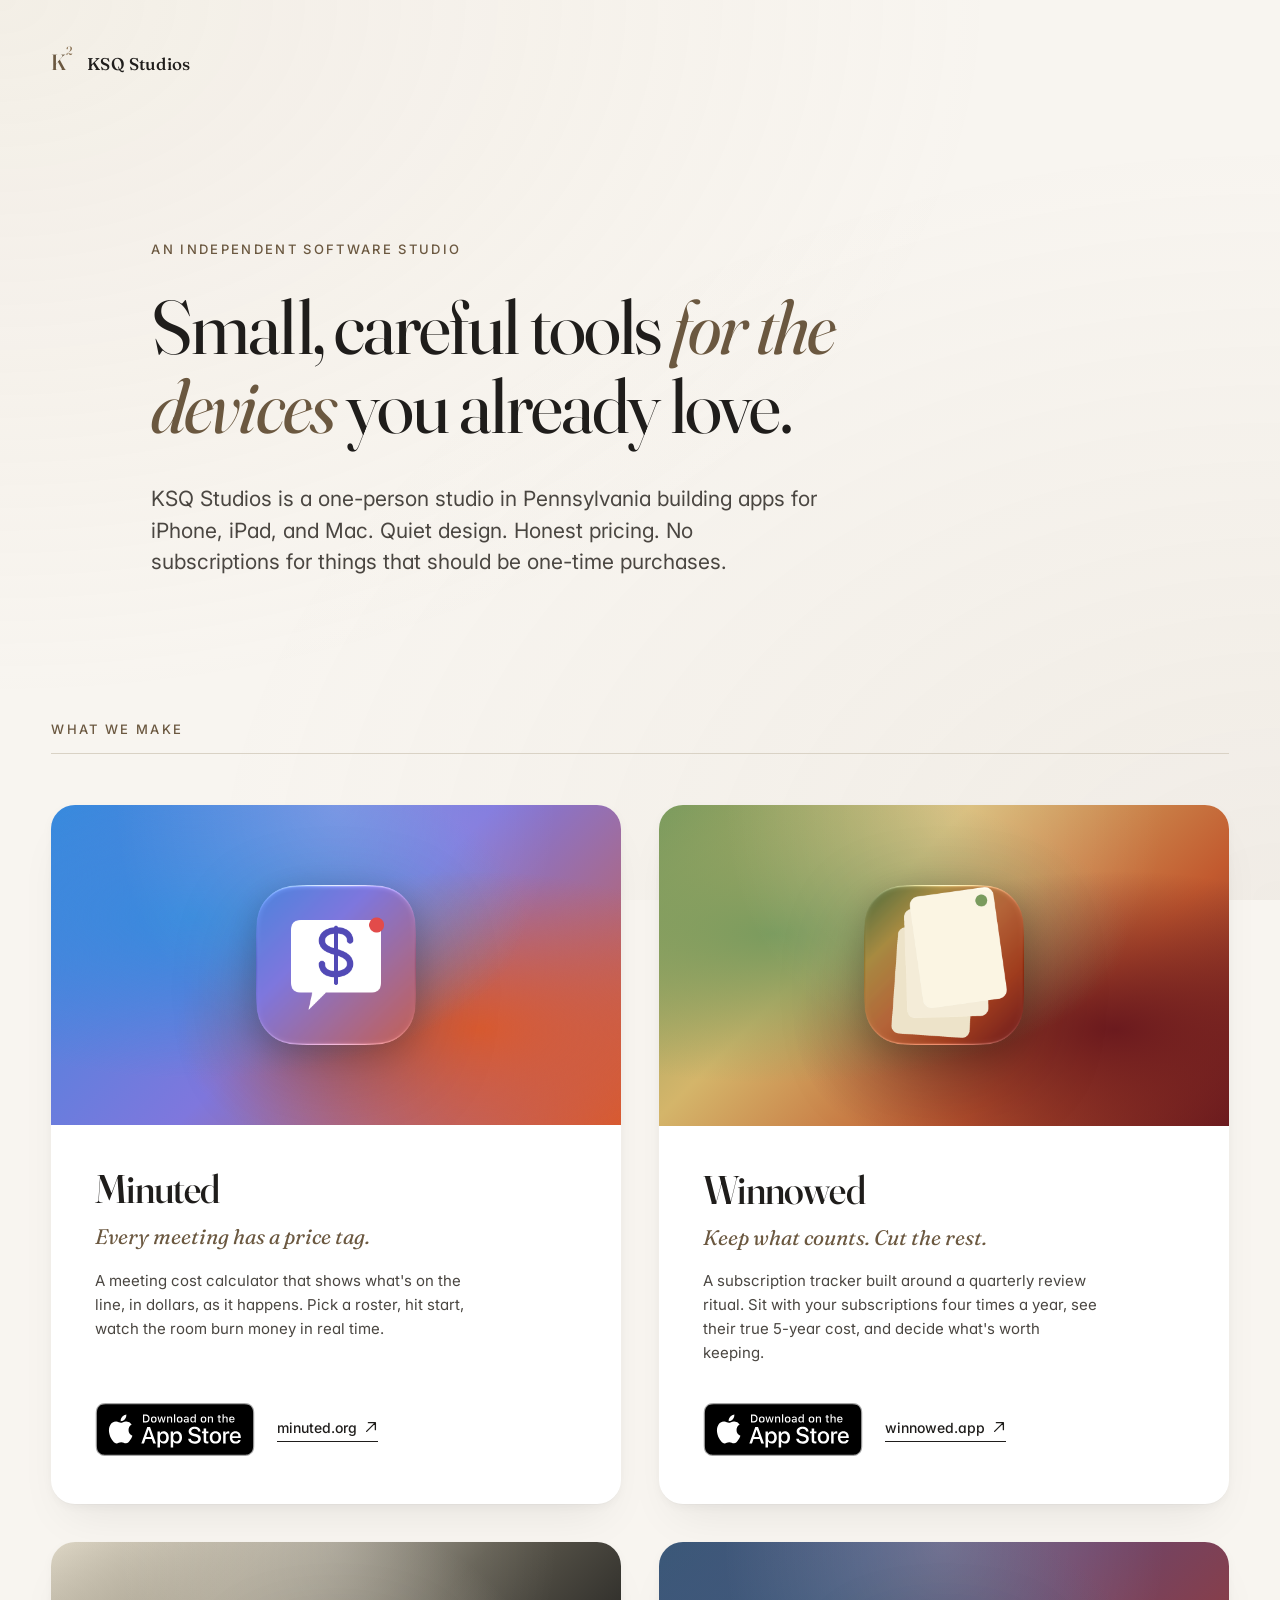
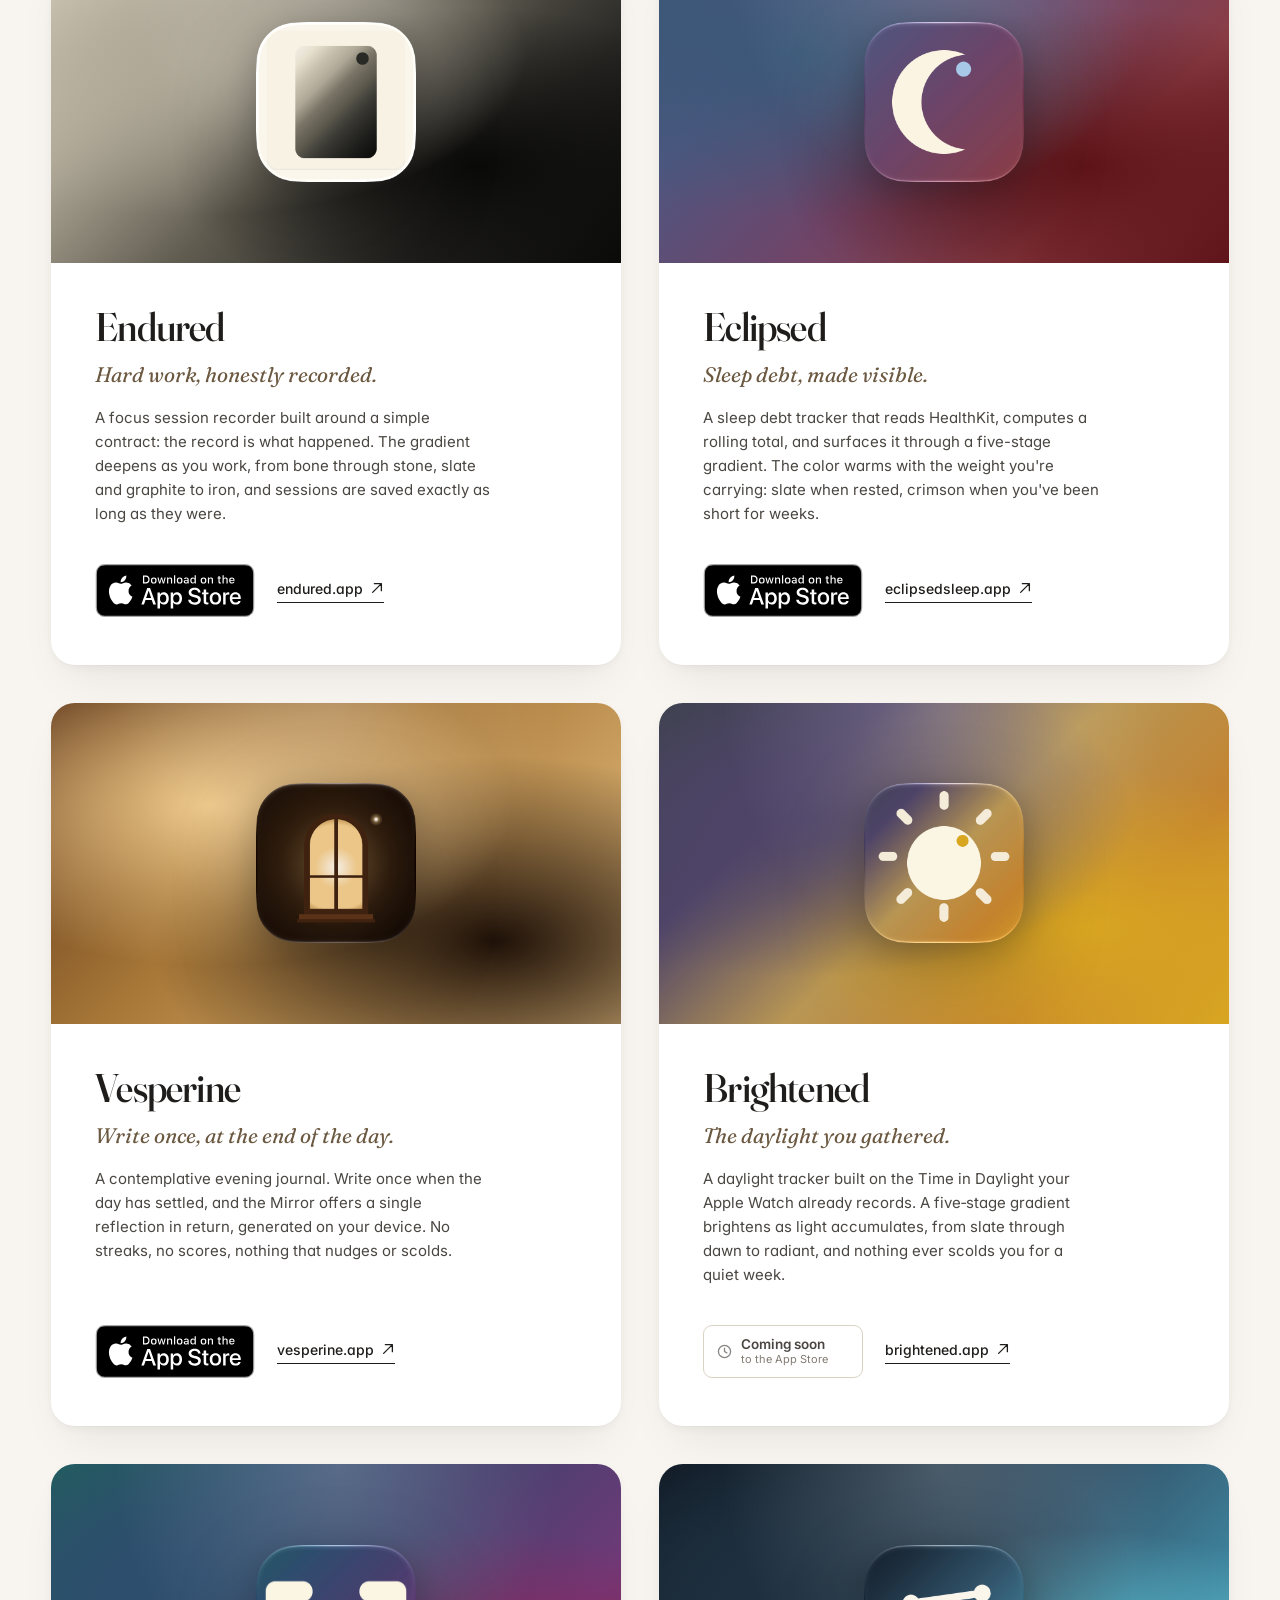
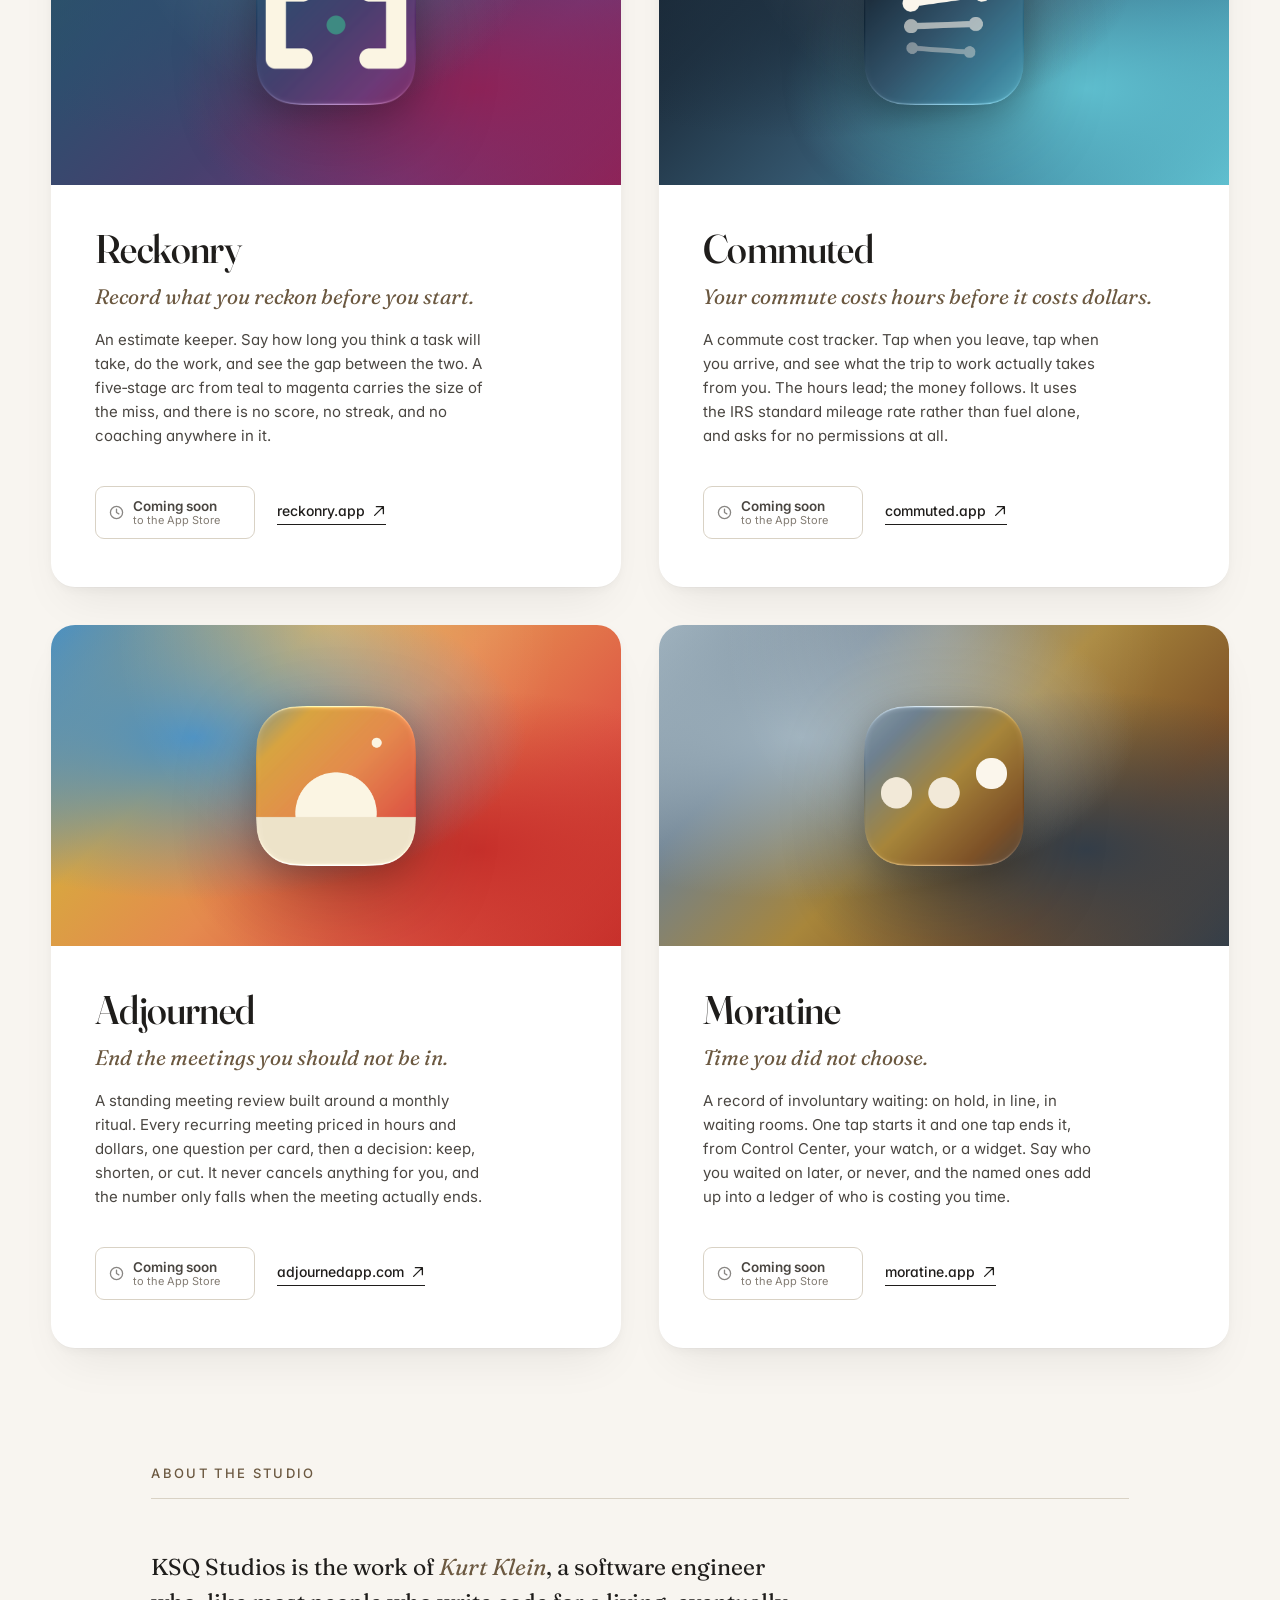
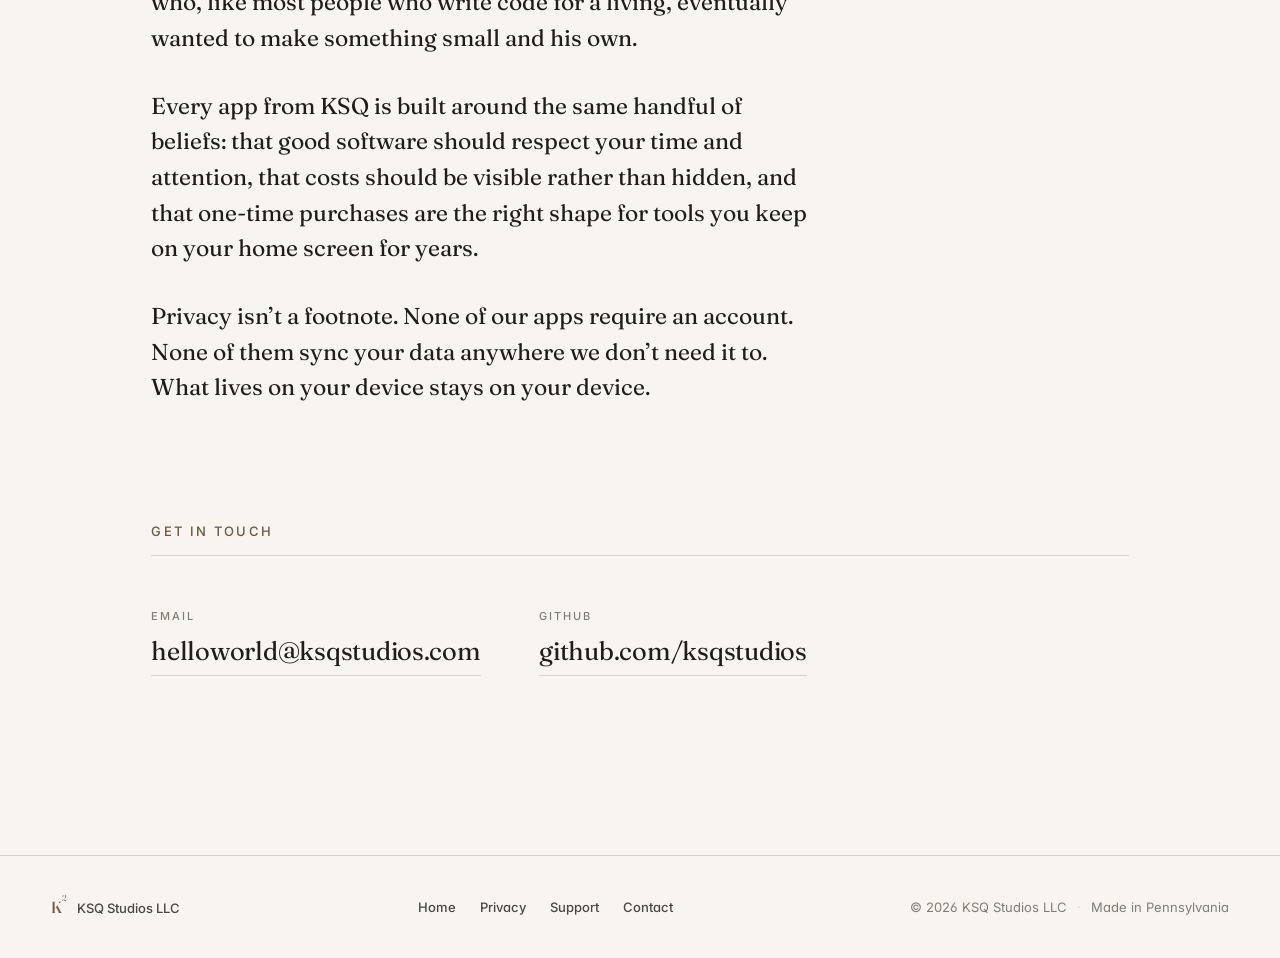
==== commit dac42513: "Moratine.app website launch additions" ====
--- a/index.html
+++ b/index.html
@@ -3,7 +3,7 @@
 <head>
   <meta charset="UTF-8">
   <meta name="viewport" content="width=device-width, initial-scale=1.0">
-  <meta name="description" content="KSQ Studios is an independent software studio in Pennsylvania building thoughtful apps for iPhone, iPad, and Mac. Makers of Adjourned, Brightened, Commuted, Eclipsed, Endured, Minuted, Reckonry, Vesperine, and Winnowed.">
+  <meta name="description" content="KSQ Studios is an independent software studio in Pennsylvania building thoughtful apps for iPhone, iPad, and Mac. Makers of Adjourned, Brightened, Commuted, Eclipsed, Endured, Minuted, Moratine, Reckonry, Vesperine, and Winnowed.">
 
   <title>KSQ Studios, independent software for Apple platforms</title>
 
@@ -14,7 +14,7 @@
 
   <!-- Open Graph -->
   <meta property="og:title" content="KSQ Studios, independent software for Apple platforms">
-  <meta property="og:description" content="An independent software studio in Pennsylvania building thoughtful apps for iPhone, iPad, and Mac. Makers of Adjourned, Brightened, Commuted, Eclipsed, Endured, Minuted, Reckonry, Vesperine, and Winnowed.">
+  <meta property="og:description" content="An independent software studio in Pennsylvania building thoughtful apps for iPhone, iPad, and Mac. Makers of Adjourned, Brightened, Commuted, Eclipsed, Endured, Minuted, Moratine, Reckonry, Vesperine, and Winnowed.">
   <meta property="og:url" content="https://ksqstudios.com">
   <meta property="og:type" content="website">
   <meta property="og:image" content="https://ksqstudios.com/og-image.png">
@@ -366,6 +366,41 @@
           </div>
         </article>
 
+        <!-- Moratine -->
+        <article class="app-card app-card--moratine">
+          <div class="app-card-art" aria-hidden="true">
+            <div class="app-card-glow app-card-glow--moratine"></div>
+            <img src="/images/moratine-icon.png" alt="" class="app-icon" width="180" height="180">
+          </div>
+
+          <div class="app-card-body">
+            <h3 class="app-name">Moratine</h3>
+            <p class="app-tagline">Time you did not choose.</p>
+            <p class="app-description">
+              A record of involuntary waiting: on hold, in line, in waiting rooms. One tap starts it and one tap ends it, from Control Center, your watch, or a widget. Say who you waited on later, or never, and the named ones add up into a ledger of who is costing you time.
+            </p>
+
+            <div class="app-actions">
+              <span class="coming-soon-badge">
+                <svg viewBox="0 0 16 16" width="15" height="15" aria-hidden="true">
+                  <circle cx="8" cy="8" r="6.5" fill="none" stroke="currentColor" stroke-width="1.4"/>
+                  <path d="M8 4.5V8l2.5 1.5" fill="none" stroke="currentColor" stroke-width="1.4" stroke-linecap="round" stroke-linejoin="round"/>
+                </svg>
+                <span class="coming-soon-text">
+                  <span class="coming-soon-kicker">Coming soon</span>
+                  <span class="coming-soon-store">to the App Store</span>
+                </span>
+              </span>
+              <a href="https://moratine.app" class="app-link">
+                <span>moratine.app</span>
+                <svg viewBox="0 0 16 16" width="14" height="14" aria-hidden="true">
+                  <path d="M5 3h8v8M13 3L3 13" fill="none" stroke="currentColor" stroke-width="1.5" stroke-linecap="round" stroke-linejoin="round"/>
+                </svg>
+              </a>
+            </div>
+          </div>
+        </article>
+
 
       </div>
     </section>
--- a/styles.css
+++ b/styles.css
@@ -77,6 +77,13 @@
   --a-apricot: #E58A4E;
   --a-coral: #DE5845;
   --a-verm: #C7302B;
+
+  /* Moratine, the waiting room arc (mist to leaden) */
+  --m-mist:       #9FB2BE;
+  --m-pewter:     #6E8191;
+  --m-ochre:      #A8863B;
+  --m-umber:      #7E5228;
+  --m-leaden:     #343E49;
 
   /* Type scale, fluid clamps so the page reads on phone and laptop alike */
   --fs-eyebrow:   clamp(11px, 0.7vw + 9px, 13px);
@@ -350,6 +357,13 @@
     radial-gradient(ellipse at 25% 35%, var(--a-sky) 0%, transparent 55%),
     radial-gradient(ellipse at 75% 70%, var(--a-verm) 0%, transparent 50%),
     linear-gradient(135deg, var(--a-sky), var(--a-golden) 30%, var(--a-apricot) 50%, var(--a-coral) 75%, var(--a-verm));
+}
+
+.app-card-glow--moratine {
+  background:
+    radial-gradient(ellipse at 25% 35%, var(--m-mist) 0%, transparent 55%),
+    radial-gradient(ellipse at 75% 70%, var(--m-leaden) 0%, transparent 50%),
+    linear-gradient(135deg, var(--m-mist), var(--m-pewter) 25%, var(--m-ochre) 50%, var(--m-umber) 75%, var(--m-leaden));
 }
 
 /* Subtle film grain on the gradient, which keeps it from looking
@@ -869,6 +883,13 @@
     linear-gradient(135deg, var(--a-sky), var(--a-golden) 30%, var(--a-apricot) 50%, var(--a-coral) 75%, var(--a-verm));
 }
 
+.support-card-glow--moratine {
+  background:
+    radial-gradient(ellipse at 25% 35%, var(--m-mist) 0%, transparent 55%),
+    radial-gradient(ellipse at 75% 70%, var(--m-leaden) 0%, transparent 50%),
+    linear-gradient(135deg, var(--m-mist), var(--m-pewter) 25%, var(--m-ochre) 50%, var(--m-umber) 75%, var(--m-leaden));
+}
+
 .support-card-art::after {
   content: '';
   position: absolute;
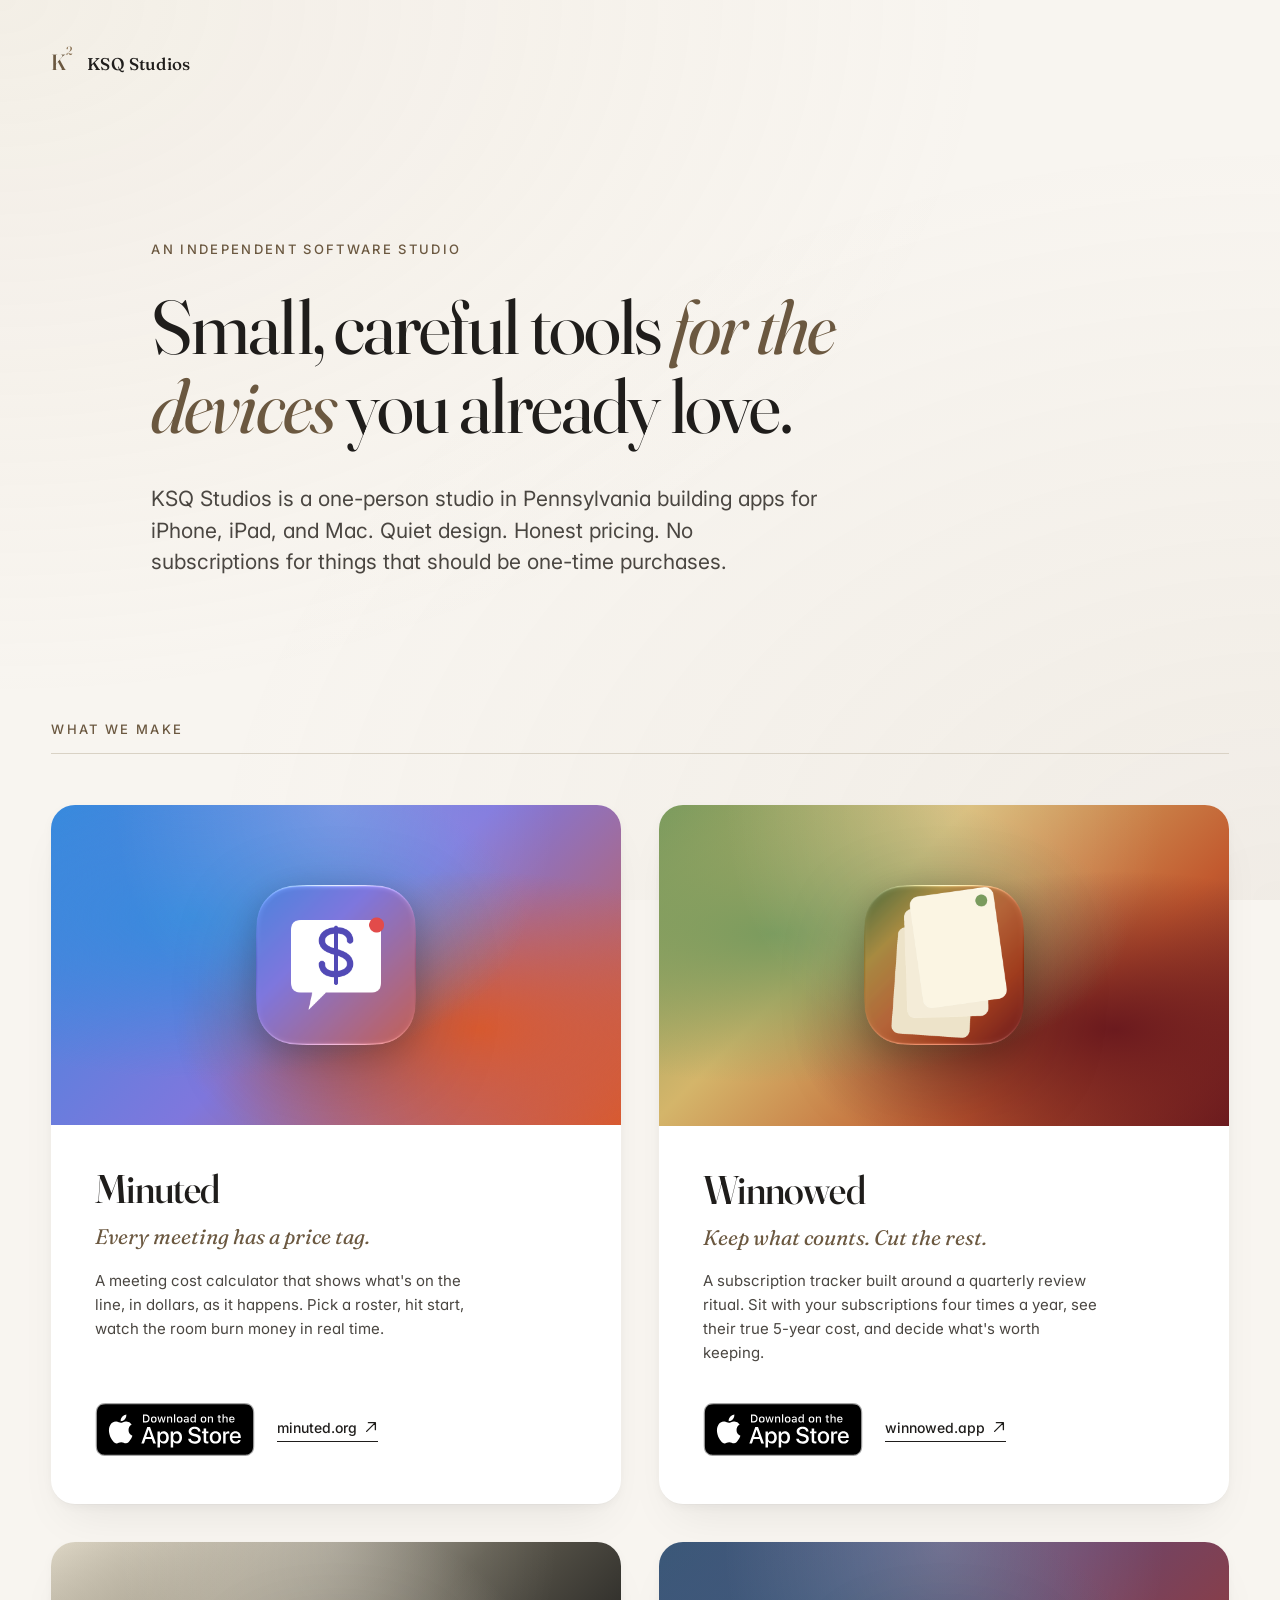
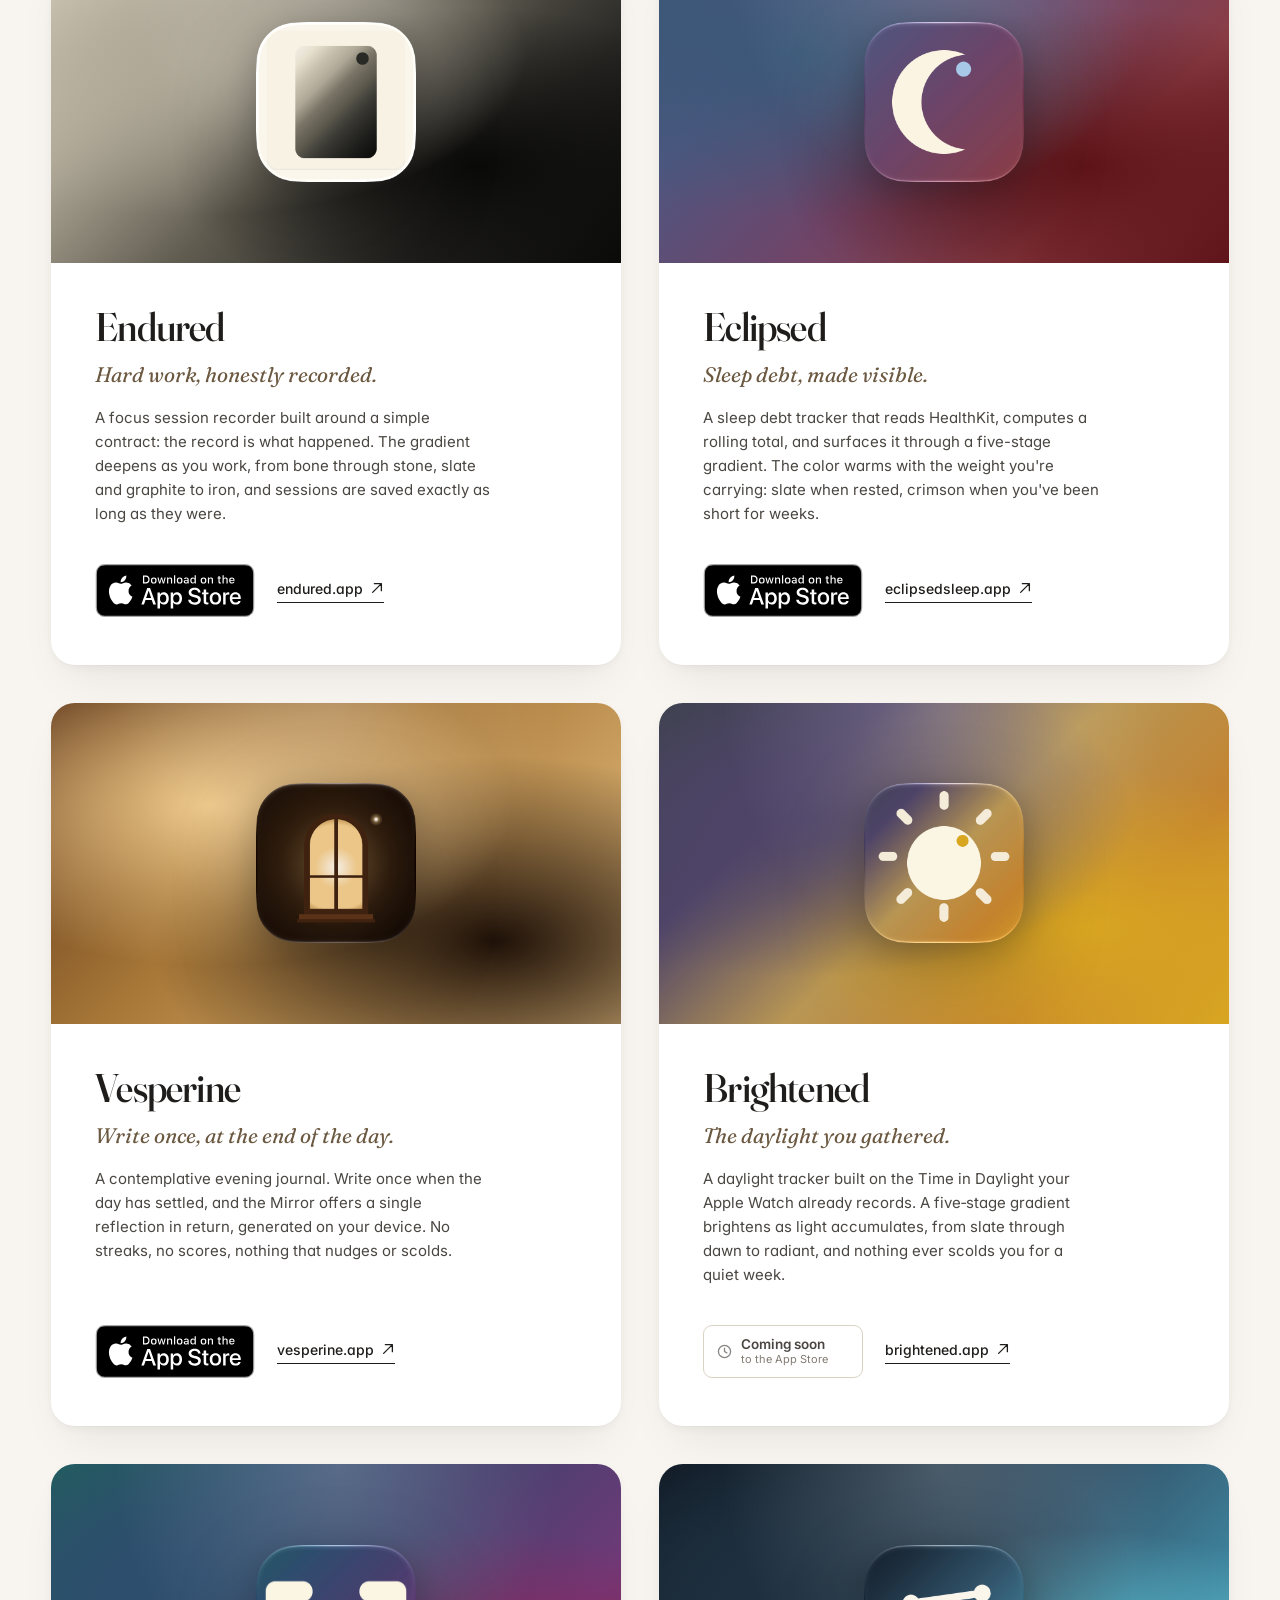
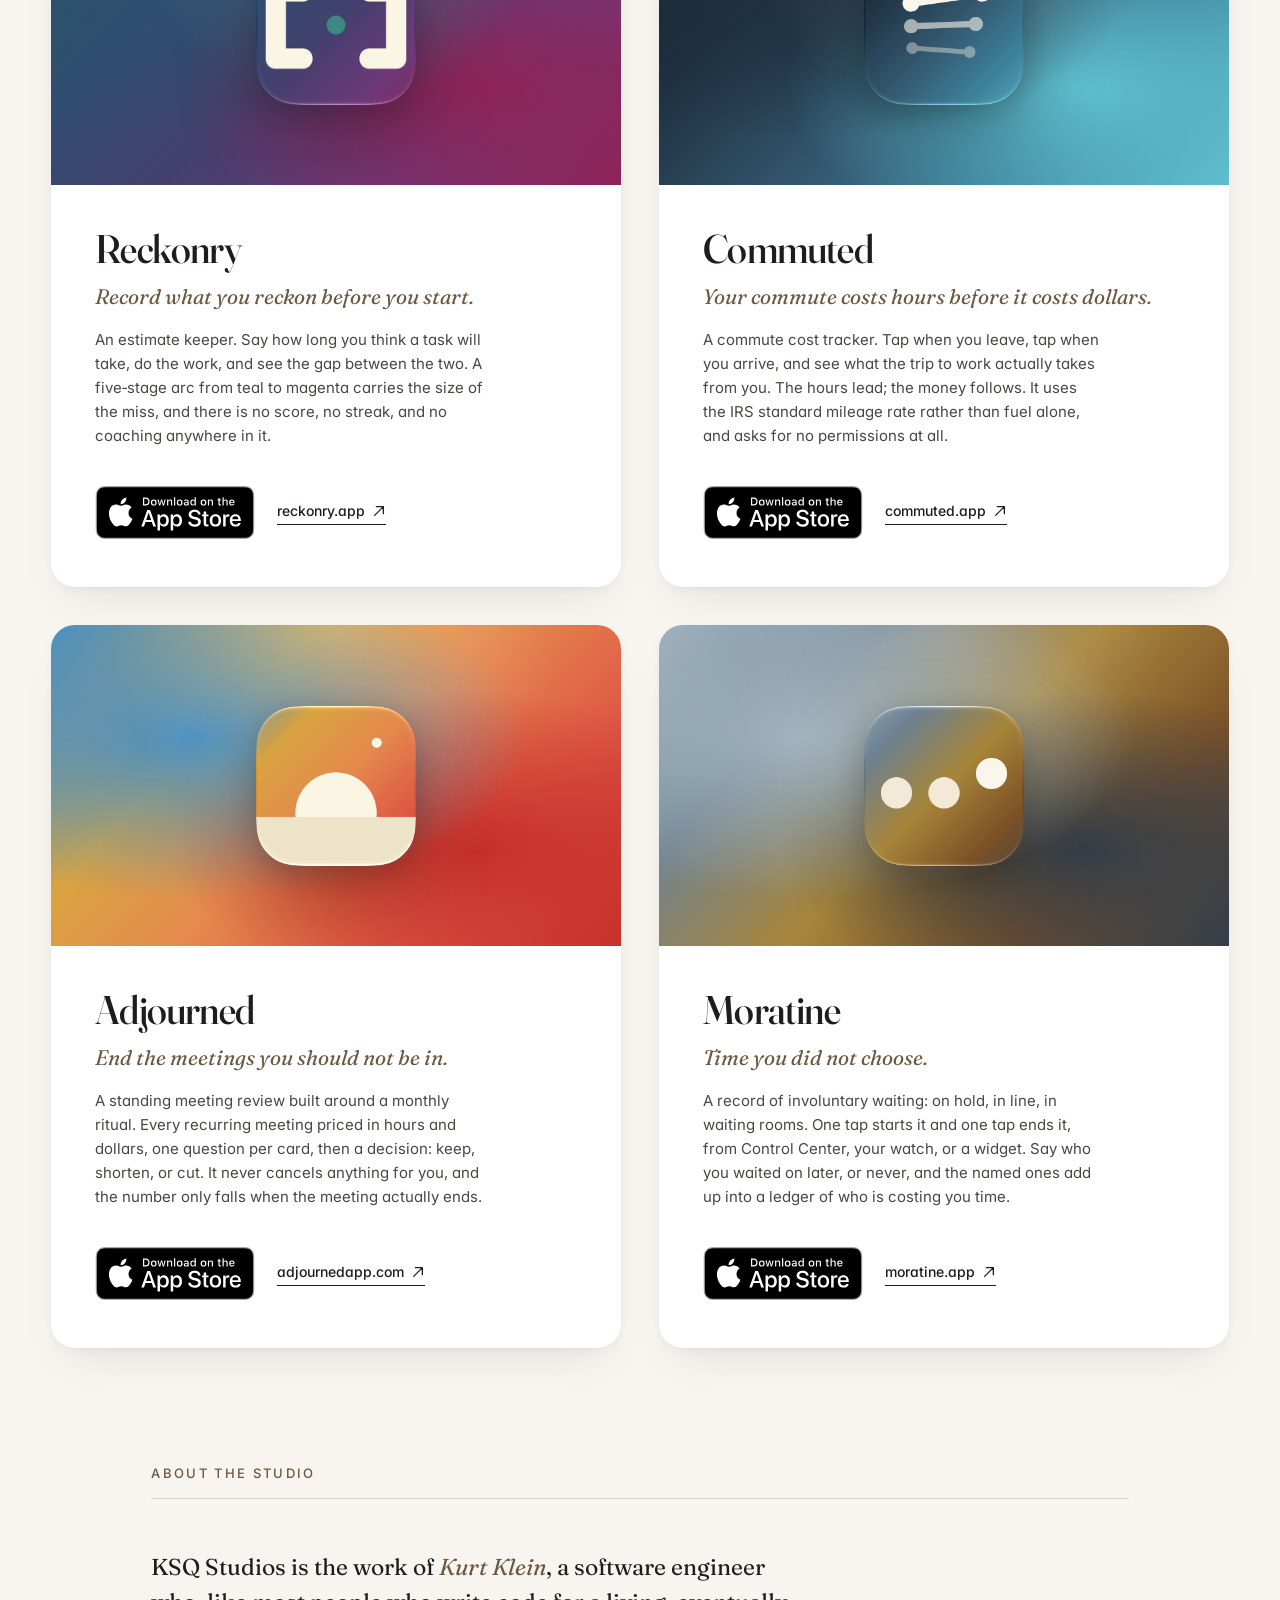
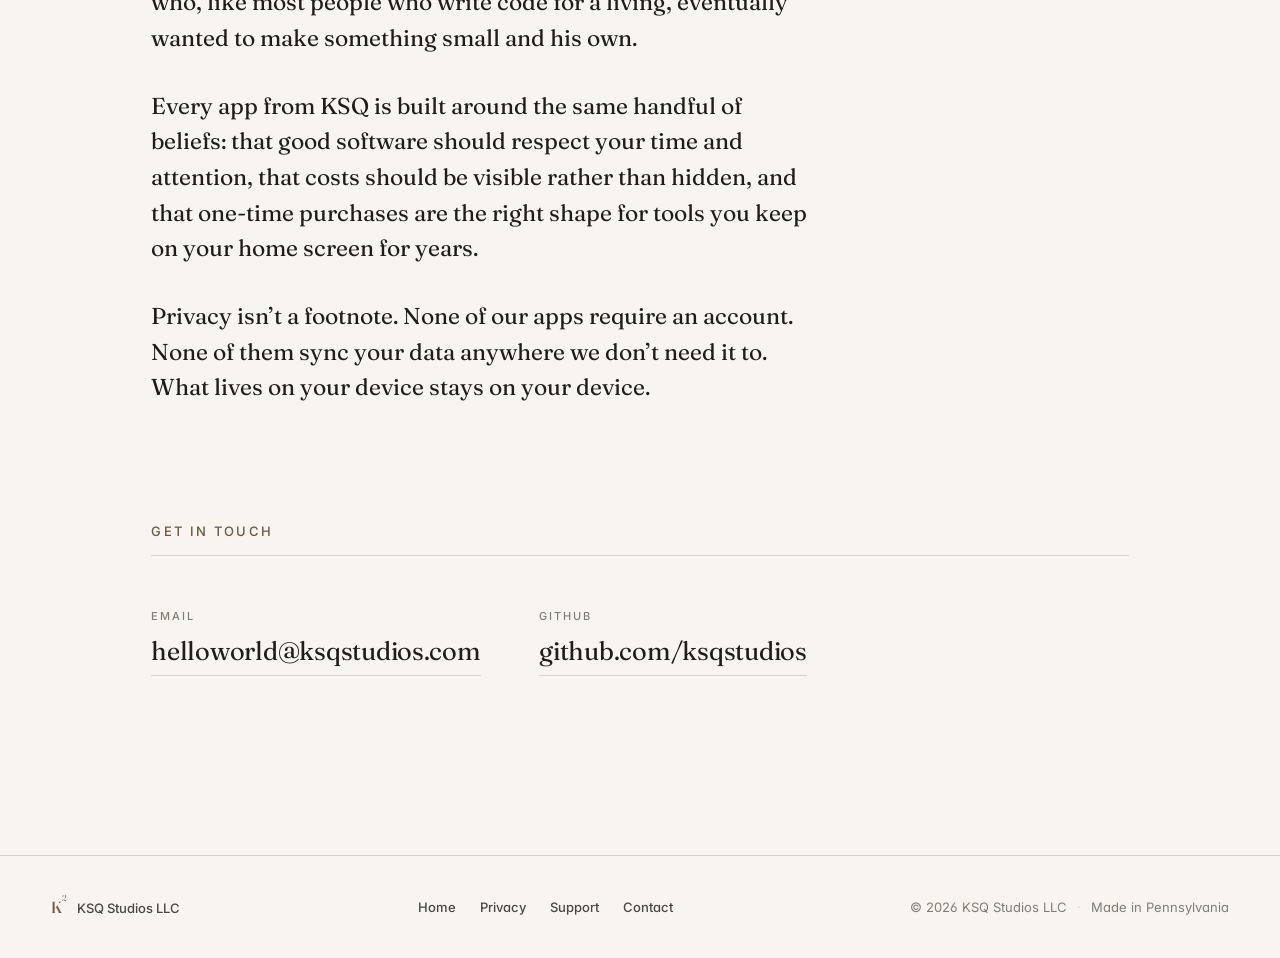
==== commit 69b0988e: "updated index.html for launch of several apps" ====
--- a/index.html
+++ b/index.html
@@ -276,16 +276,9 @@
             </p>
 
             <div class="app-actions">
-              <span class="coming-soon-badge">
-                <svg viewBox="0 0 16 16" width="15" height="15" aria-hidden="true">
-                  <circle cx="8" cy="8" r="6.5" fill="none" stroke="currentColor" stroke-width="1.4"/>
-                  <path d="M8 4.5V8l2.5 1.5" fill="none" stroke="currentColor" stroke-width="1.4" stroke-linecap="round" stroke-linejoin="round"/>
-                </svg>
-                <span class="coming-soon-text">
-                  <span class="coming-soon-kicker">Coming soon</span>
-                  <span class="coming-soon-store">to the App Store</span>
-                </span>
-              </span>
+              <a href="https://apps.apple.com/us/app/reckonry/id6803737260" rel="noopener" aria-label="Download Reckonry on the App Store" style="display: inline-block; line-height: 0;">
+                <img src="/images/app-store-badge.svg" alt="Download on the App Store" width="160" height="53" style="display: block;">
+              </a>
               <a href="https://reckonry.app" class="app-link">
                 <span>reckonry.app</span>
                 <svg viewBox="0 0 16 16" width="14" height="14" aria-hidden="true">
@@ -311,16 +304,9 @@
             </p>
 
             <div class="app-actions">
-              <span class="coming-soon-badge">
-                <svg viewBox="0 0 16 16" width="15" height="15" aria-hidden="true">
-                  <circle cx="8" cy="8" r="6.5" fill="none" stroke="currentColor" stroke-width="1.4"/>
-                  <path d="M8 4.5V8l2.5 1.5" fill="none" stroke="currentColor" stroke-width="1.4" stroke-linecap="round" stroke-linejoin="round"/>
-                </svg>
-                <span class="coming-soon-text">
-                  <span class="coming-soon-kicker">Coming soon</span>
-                  <span class="coming-soon-store">to the App Store</span>
-                </span>
-              </span>
+              <a href="https://apps.apple.com/us/app/commuted/id6805281897" rel="noopener" aria-label="Download Commuted on the App Store" style="display: inline-block; line-height: 0;">
+                <img src="/images/app-store-badge.svg" alt="Download on the App Store" width="160" height="53" style="display: block;">
+              </a>
               <a href="https://commuted.app" class="app-link">
                 <span>commuted.app</span>
                 <svg viewBox="0 0 16 16" width="14" height="14" aria-hidden="true">
@@ -346,16 +332,9 @@
             </p>
 
             <div class="app-actions">
-              <span class="coming-soon-badge">
-                <svg viewBox="0 0 16 16" width="15" height="15" aria-hidden="true">
-                  <circle cx="8" cy="8" r="6.5" fill="none" stroke="currentColor" stroke-width="1.4"/>
-                  <path d="M8 4.5V8l2.5 1.5" fill="none" stroke="currentColor" stroke-width="1.4" stroke-linecap="round" stroke-linejoin="round"/>
-                </svg>
-                <span class="coming-soon-text">
-                  <span class="coming-soon-kicker">Coming soon</span>
-                  <span class="coming-soon-store">to the App Store</span>
-                </span>
-              </span>
+              <a href="https://apps.apple.com/us/app/adjourned/id6806115869" rel="noopener" aria-label="Download Adjourned on the App Store" style="display: inline-block; line-height: 0;">
+                <img src="/images/app-store-badge.svg" alt="Download on the App Store" width="160" height="53" style="display: block;">
+              </a>
               <a href="https://adjournedapp.com" class="app-link">
                 <span>adjournedapp.com</span>
                 <svg viewBox="0 0 16 16" width="14" height="14" aria-hidden="true">
@@ -381,16 +360,9 @@
             </p>
 
             <div class="app-actions">
-              <span class="coming-soon-badge">
-                <svg viewBox="0 0 16 16" width="15" height="15" aria-hidden="true">
-                  <circle cx="8" cy="8" r="6.5" fill="none" stroke="currentColor" stroke-width="1.4"/>
-                  <path d="M8 4.5V8l2.5 1.5" fill="none" stroke="currentColor" stroke-width="1.4" stroke-linecap="round" stroke-linejoin="round"/>
-                </svg>
-                <span class="coming-soon-text">
-                  <span class="coming-soon-kicker">Coming soon</span>
-                  <span class="coming-soon-store">to the App Store</span>
-                </span>
-              </span>
+              <a href="https://apps.apple.com/us/app/moratine/id6808066631" rel="noopener" aria-label="Download Moratine on the App Store" style="display: inline-block; line-height: 0;">
+                <img src="/images/app-store-badge.svg" alt="Download on the App Store" width="160" height="53" style="display: block;">
+              </a>
               <a href="https://moratine.app" class="app-link">
                 <span>moratine.app</span>
                 <svg viewBox="0 0 16 16" width="14" height="14" aria-hidden="true">
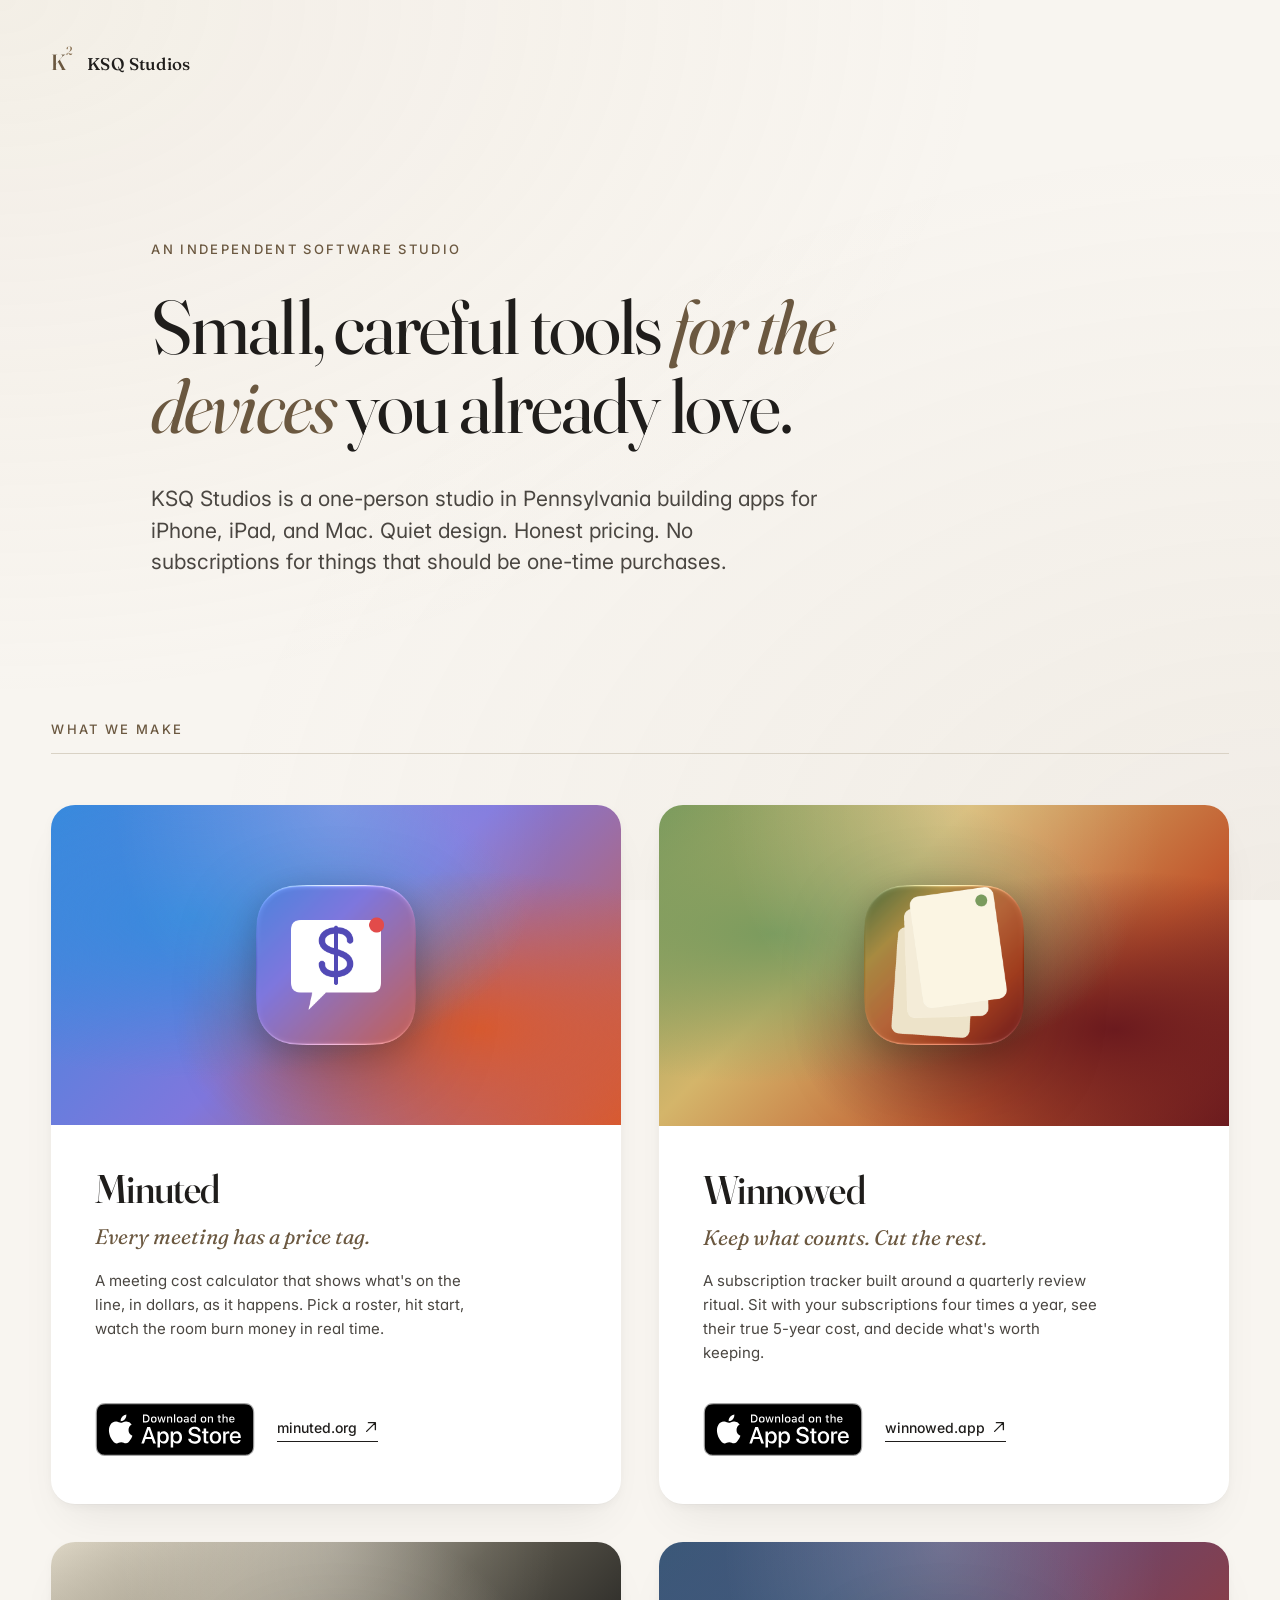
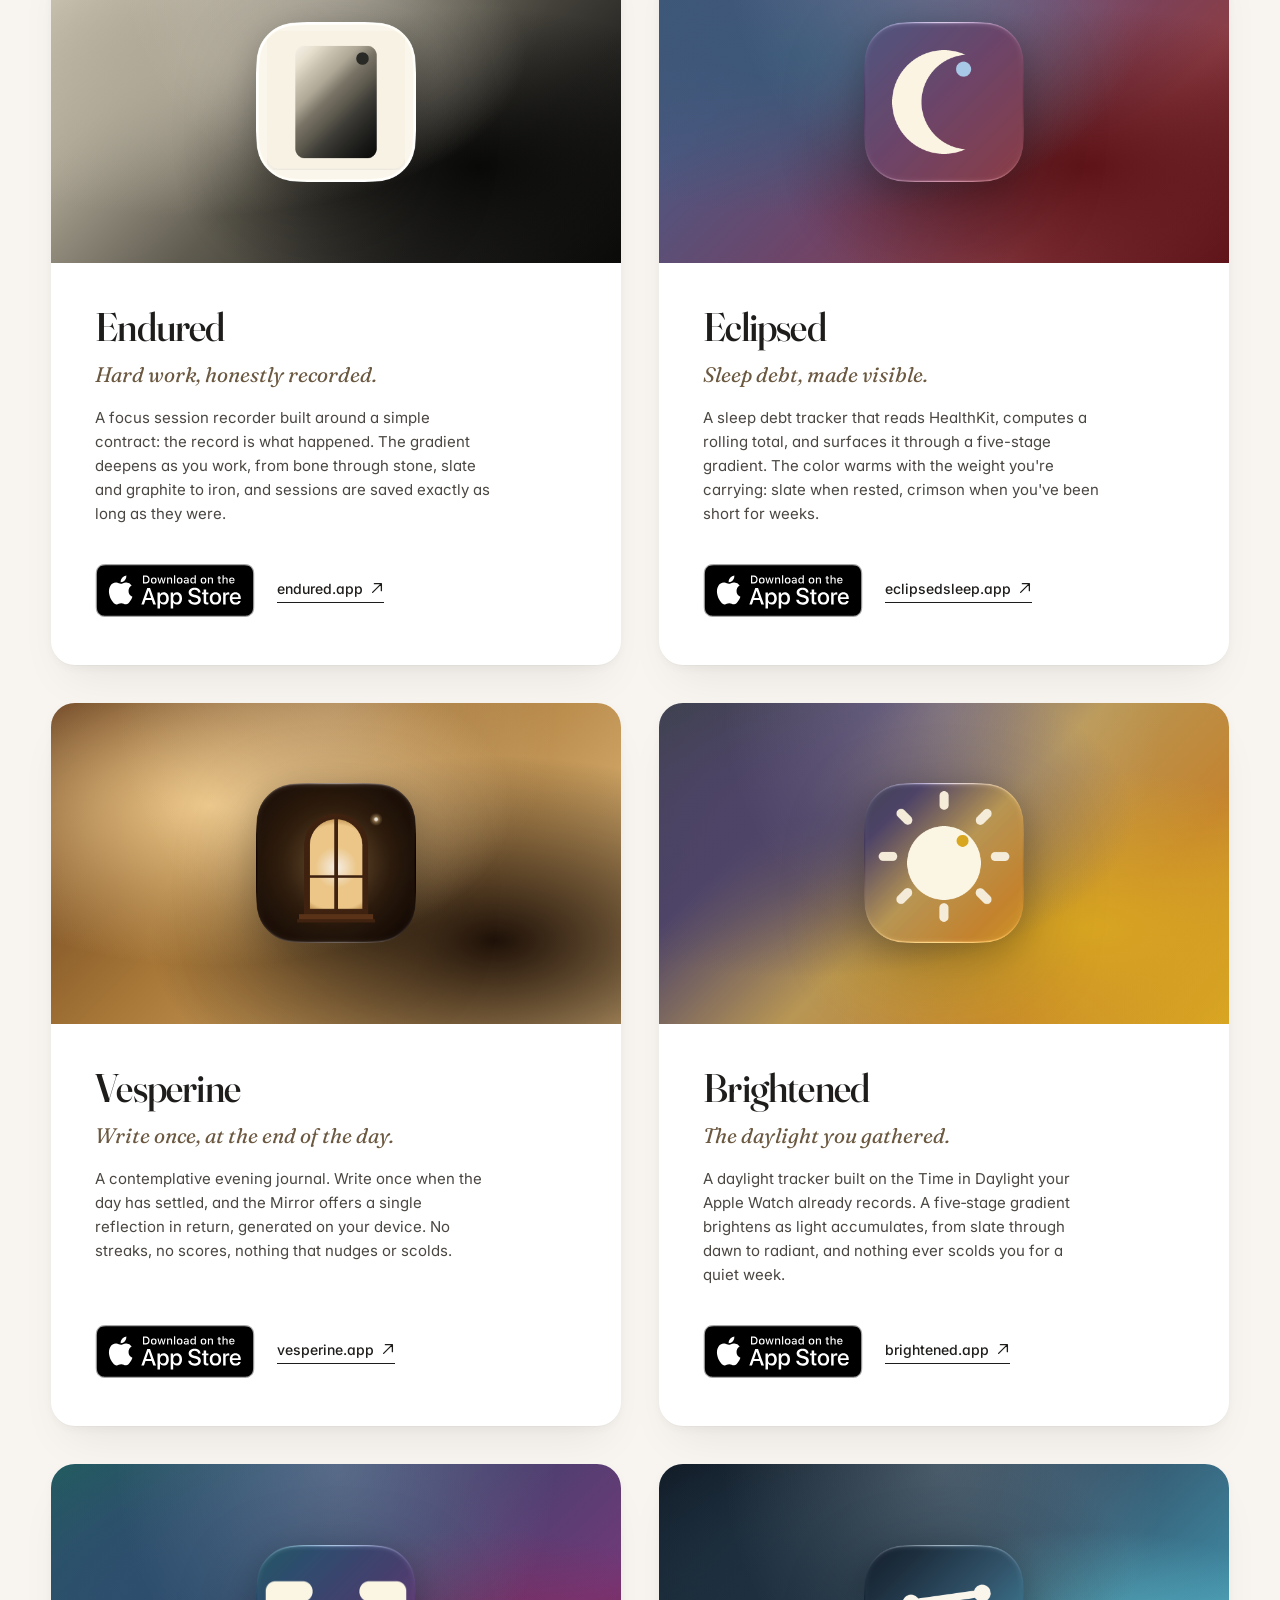
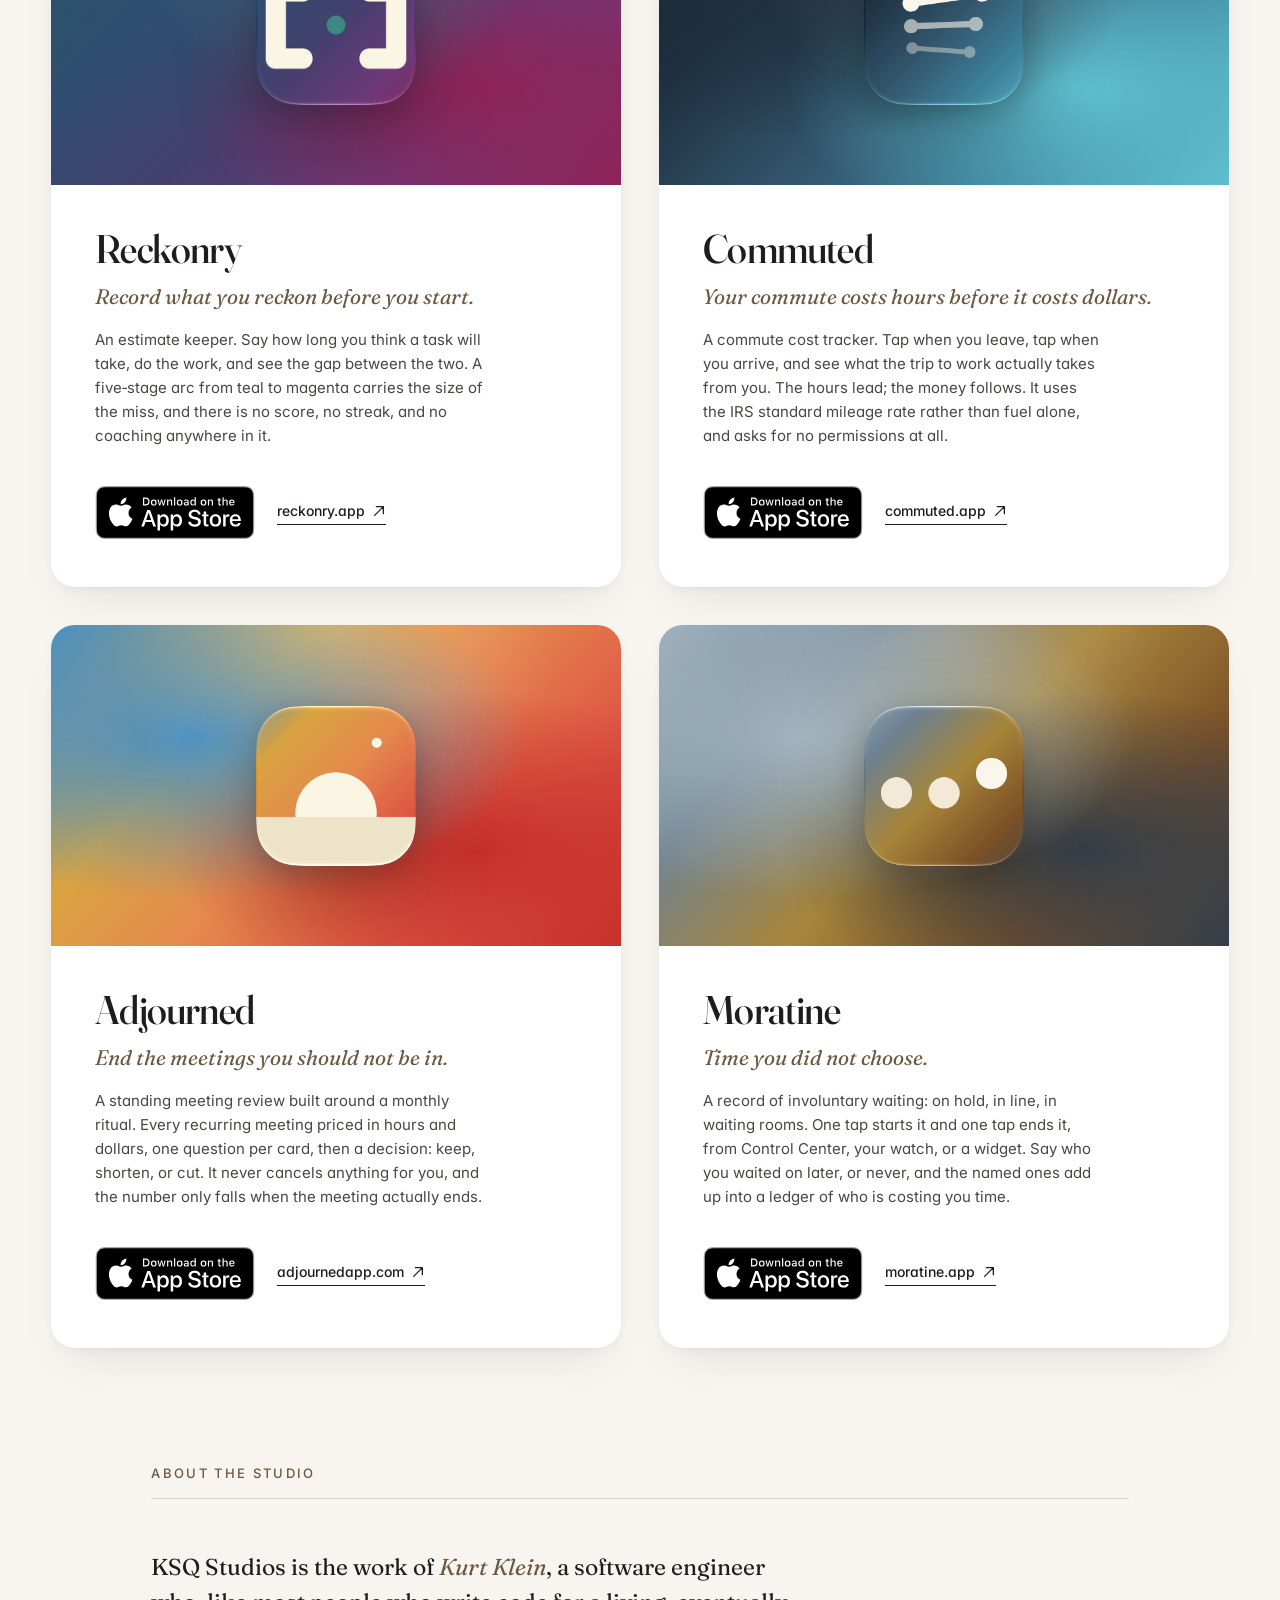
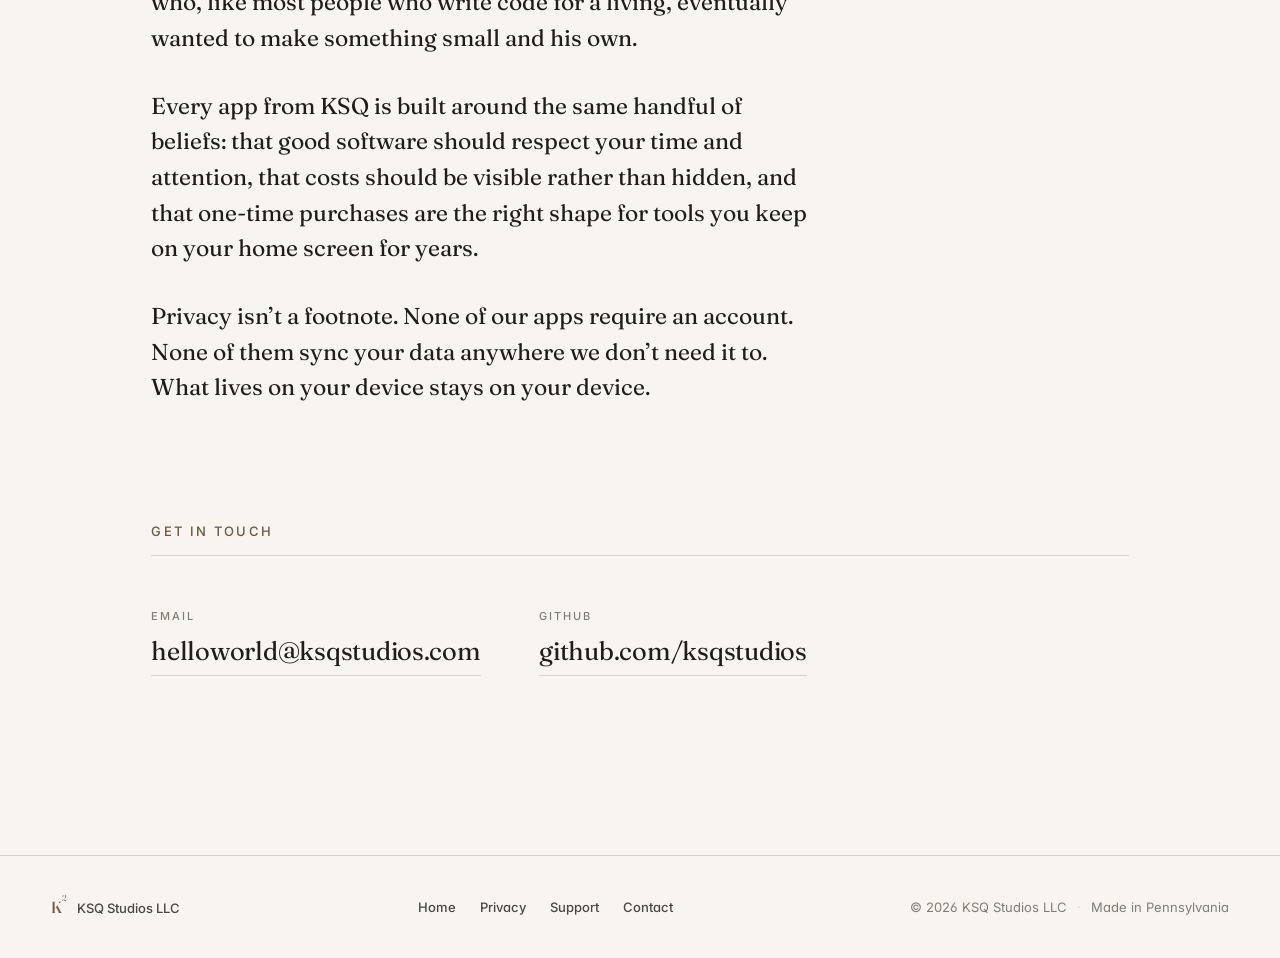
==== commit 7158a0b1: "Updated site for Brightened v1.0 launch" ====
--- a/index.html
+++ b/index.html
@@ -241,16 +241,9 @@
             </p>
 
             <div class="app-actions">
-              <span class="coming-soon-badge">
-                <svg viewBox="0 0 16 16" width="15" height="15" aria-hidden="true">
-                  <circle cx="8" cy="8" r="6.5" fill="none" stroke="currentColor" stroke-width="1.4"/>
-                  <path d="M8 4.5V8l2.5 1.5" fill="none" stroke="currentColor" stroke-width="1.4" stroke-linecap="round" stroke-linejoin="round"/>
-                </svg>
-                <span class="coming-soon-text">
-                  <span class="coming-soon-kicker">Coming soon</span>
-                  <span class="coming-soon-store">to the App Store</span>
-                </span>
-              </span>
+              <a href="https://apps.apple.com/us/app/brightened/id6803251051" rel="noopener" aria-label="Download Brightened on the App Store" style="display: inline-block; line-height: 0;">
+                <img src="/images/app-store-badge.svg" alt="Download on the App Store" width="160" height="53" style="display: block;">
+              </a>
               <a href="https://brightened.app" class="app-link">
                 <span>brightened.app</span>
                 <svg viewBox="0 0 16 16" width="14" height="14" aria-hidden="true">
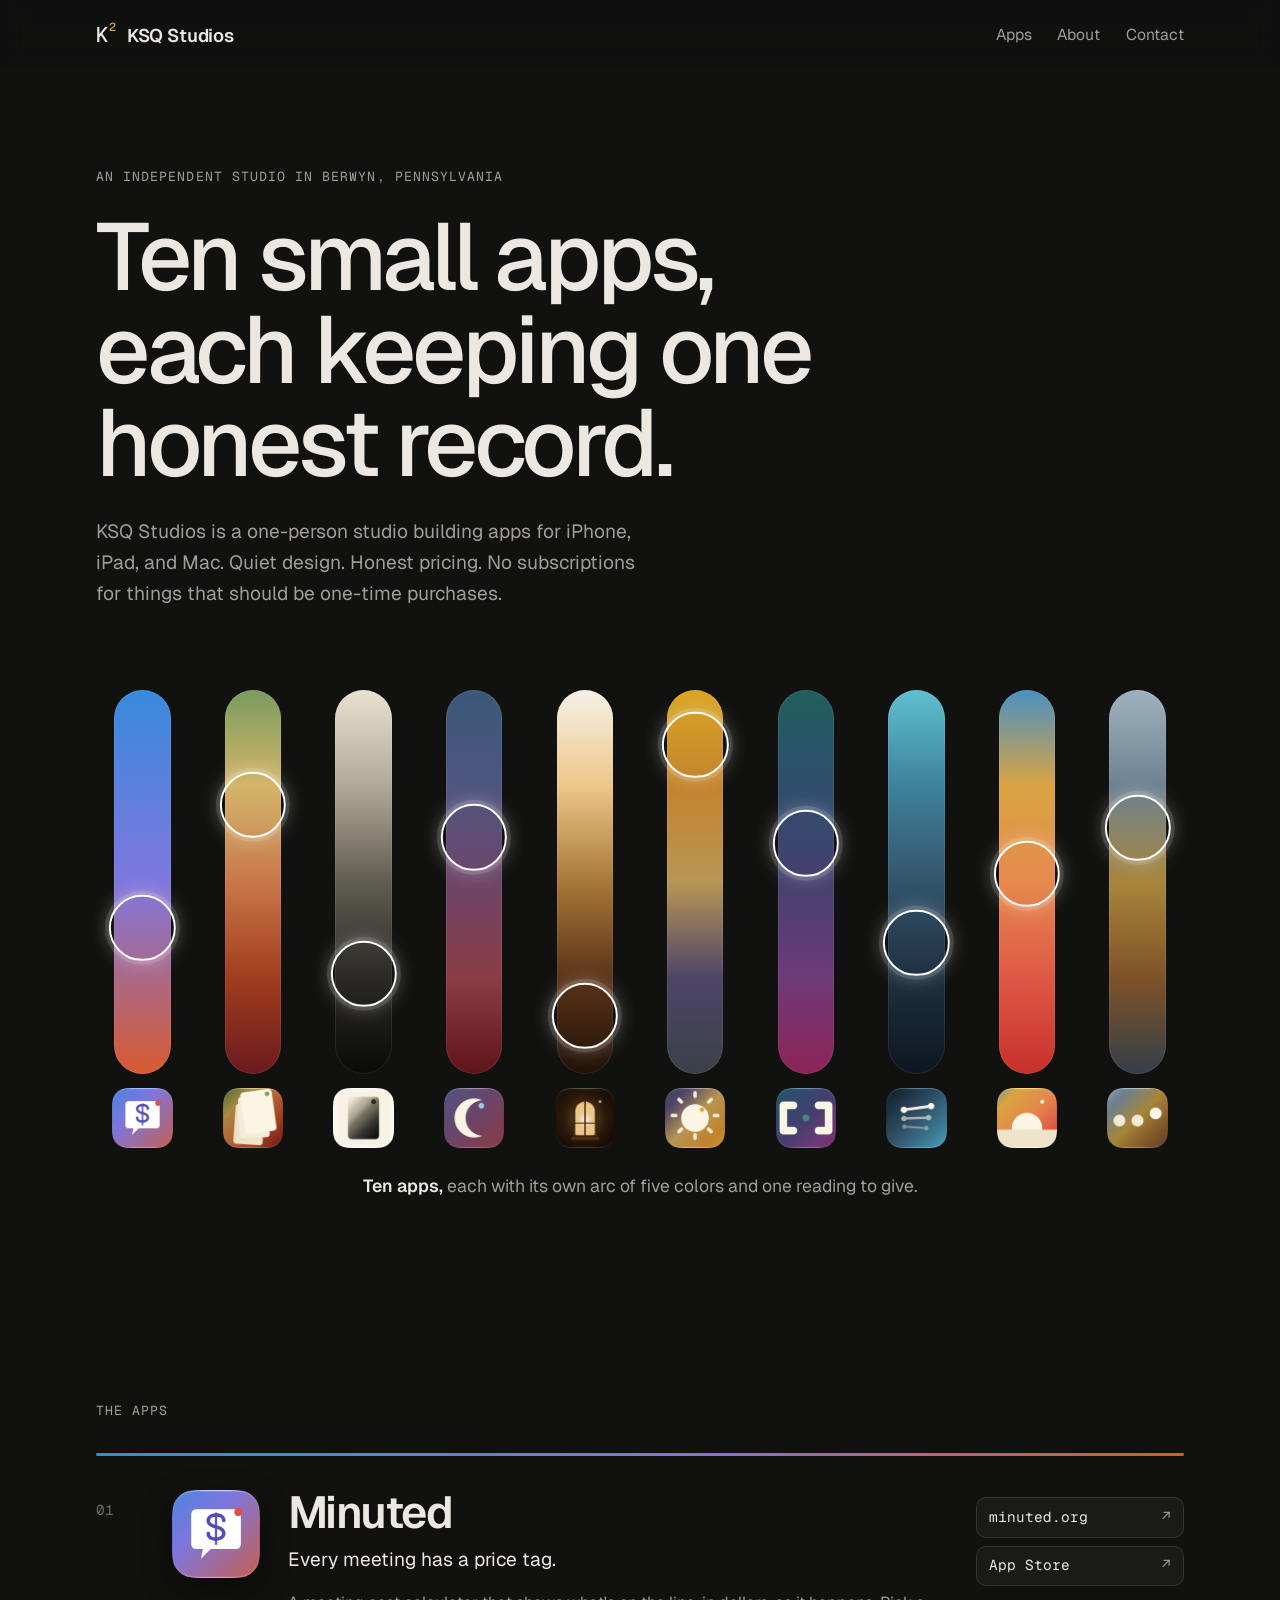
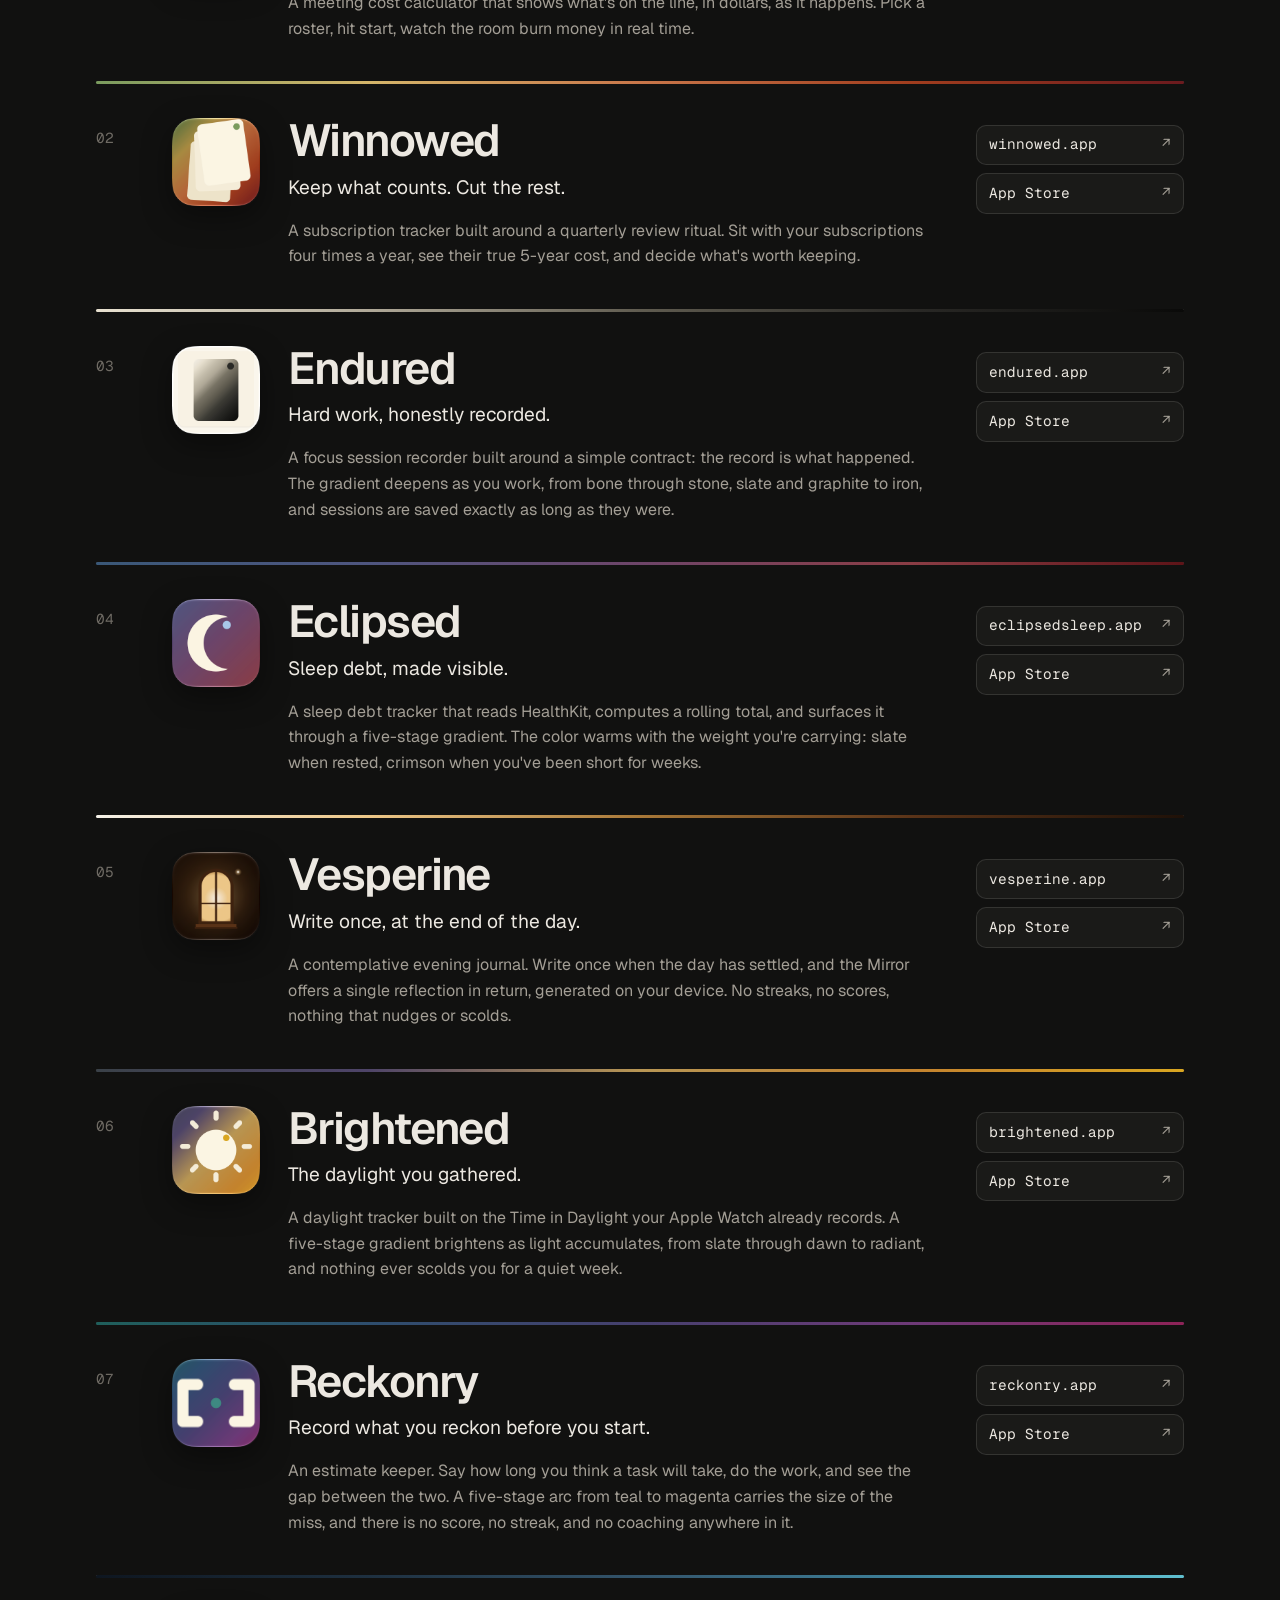
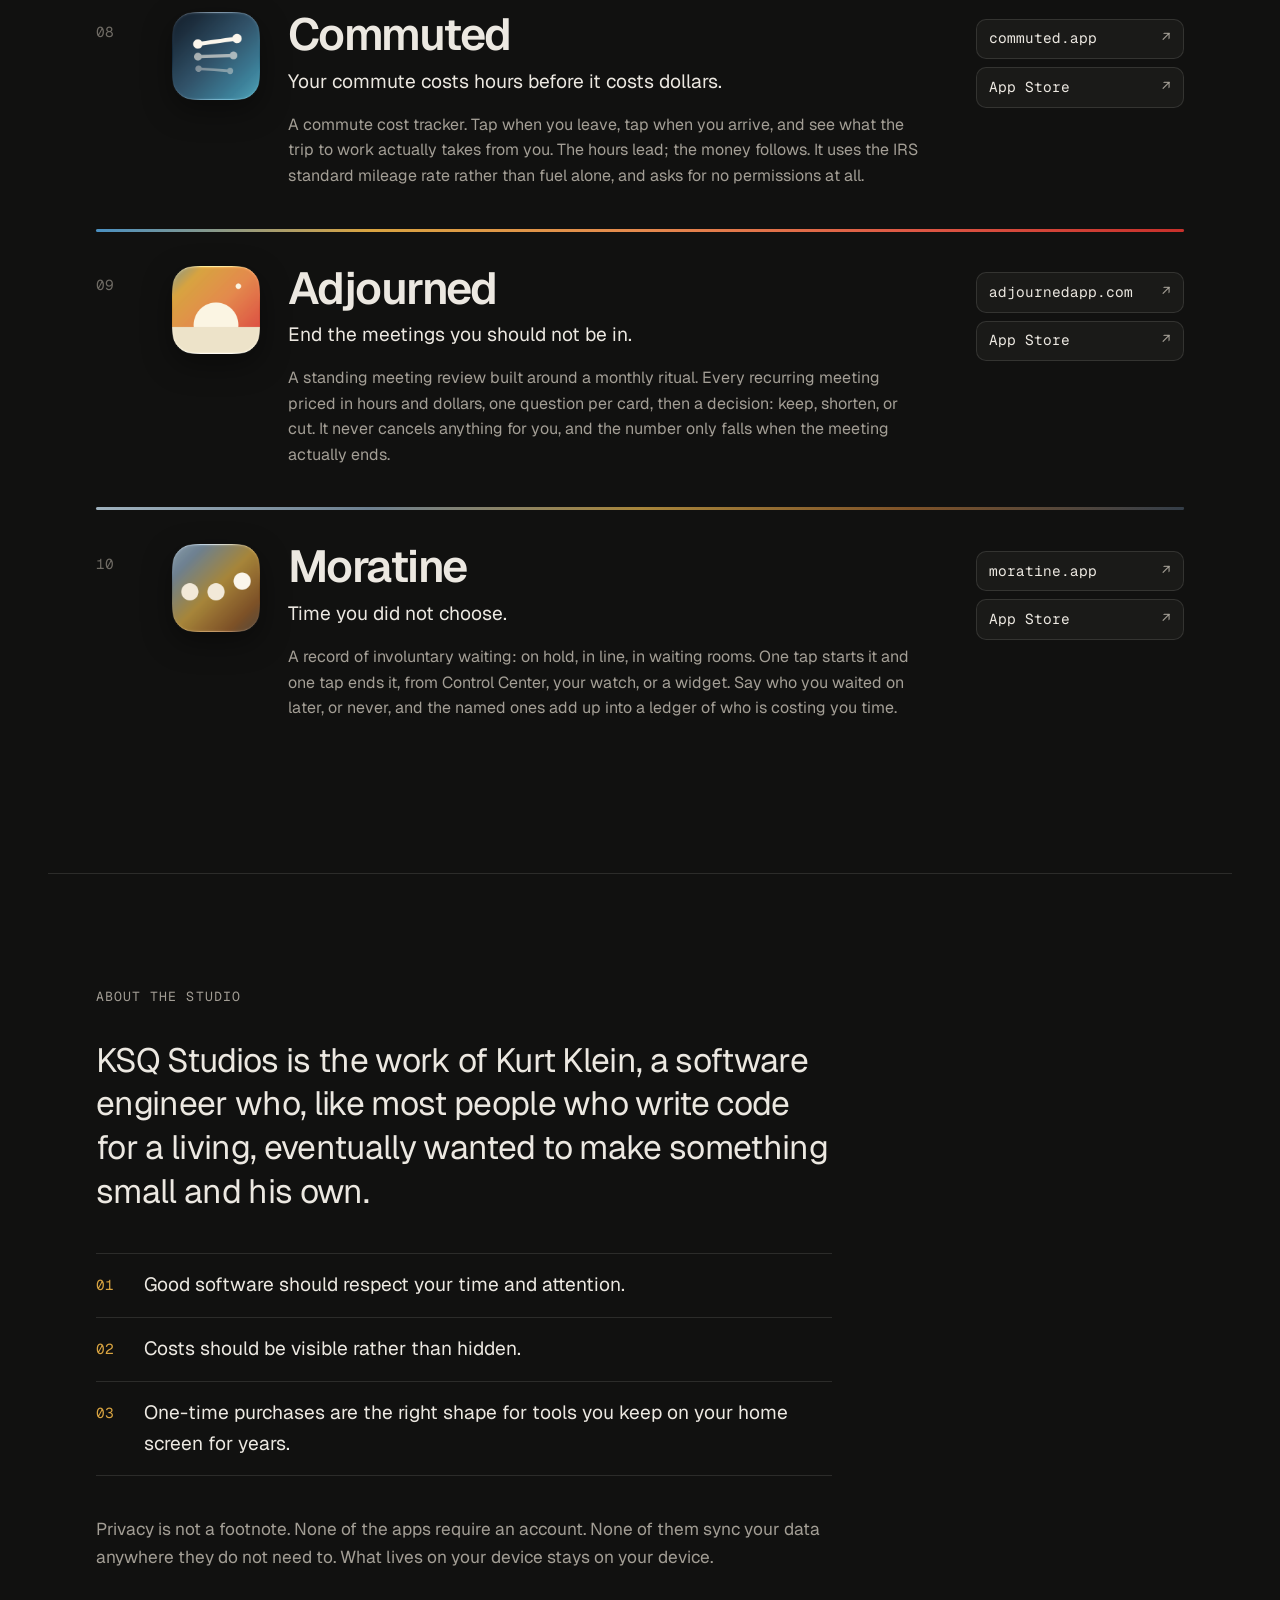
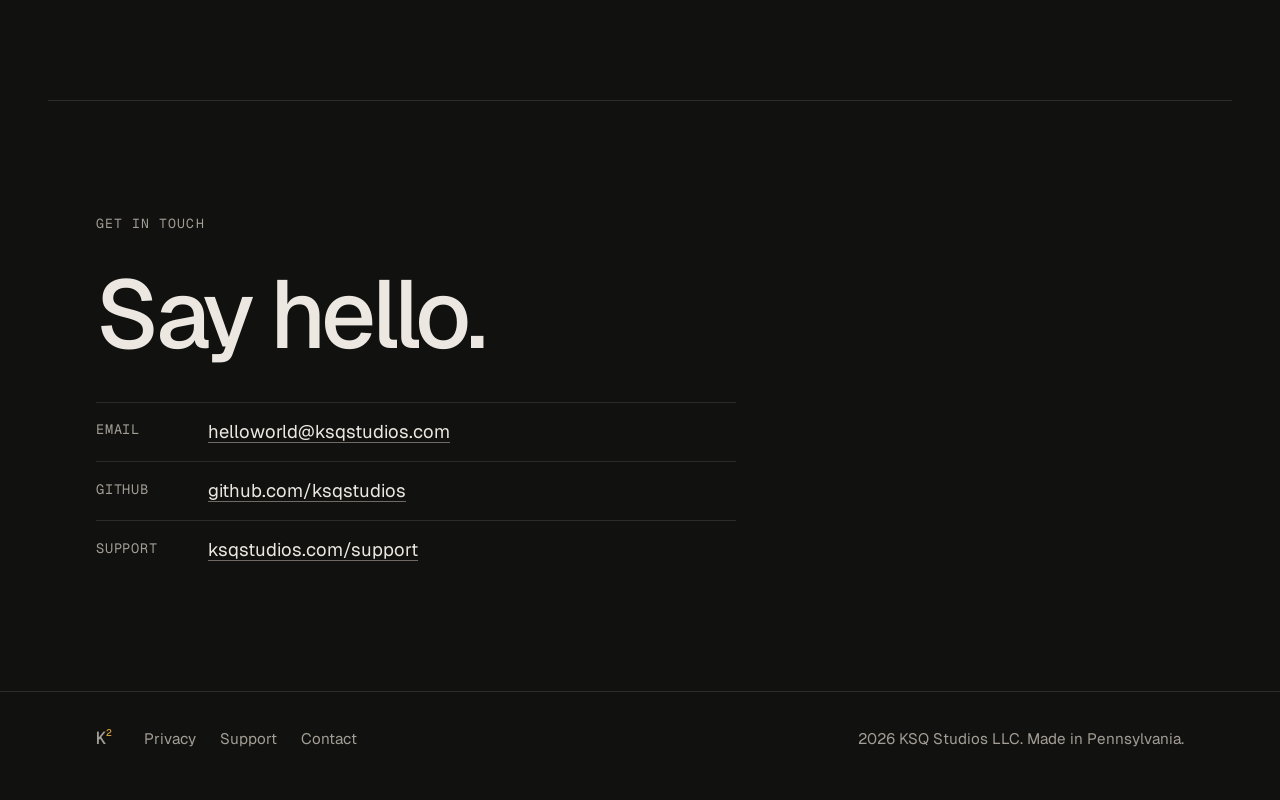
==== commit 6f72d5f7: "Redesign the studio site: ten arcs after hours" ====
--- a/index.html
+++ b/index.html
@@ -1,429 +1,255 @@
-<!DOCTYPE html>
+<!doctype html>
 <html lang="en">
 <head>
-  <meta charset="UTF-8">
-  <meta name="viewport" content="width=device-width, initial-scale=1.0">
-  <meta name="description" content="KSQ Studios is an independent software studio in Pennsylvania building thoughtful apps for iPhone, iPad, and Mac. Makers of Adjourned, Brightened, Commuted, Eclipsed, Endured, Minuted, Moratine, Reckonry, Vesperine, and Winnowed.">
-
-  <title>KSQ Studios, independent software for Apple platforms</title>
-
-  <!-- Favicon -->
-  <link rel="icon" type="image/x-icon" href="/favicon.ico">
-  <link rel="icon" type="image/png" href="/favicon.png">
-  <link rel="apple-touch-icon" href="/apple-touch-icon.png">
-
-  <!-- Open Graph -->
-  <meta property="og:title" content="KSQ Studios, independent software for Apple platforms">
-  <meta property="og:description" content="An independent software studio in Pennsylvania building thoughtful apps for iPhone, iPad, and Mac. Makers of Adjourned, Brightened, Commuted, Eclipsed, Endured, Minuted, Moratine, Reckonry, Vesperine, and Winnowed.">
-  <meta property="og:url" content="https://ksqstudios.com">
-  <meta property="og:type" content="website">
-  <meta property="og:image" content="https://ksqstudios.com/og-image.png">
-  <meta property="og:image:width" content="1200">
-  <meta property="og:image:height" content="630">
-
-  <!-- Twitter card -->
-  <meta name="twitter:card" content="summary_large_image">
-  <meta name="twitter:image" content="https://ksqstudios.com/og-image.png">
-
-  <meta name="theme-color" content="#F8F5F0">
-
-  <link rel="canonical" href="https://ksqstudios.com">
-
-  <!-- Fonts: Fraunces (display, with optical sizing + italic) + Inter (body) -->
-  <link rel="preconnect" href="https://fonts.googleapis.com">
-  <link rel="preconnect" href="https://fonts.gstatic.com" crossorigin>
-  <link href="https://fonts.googleapis.com/css2?family=Fraunces:ital,opsz,wght@0,9..144,400;0,9..144,500;0,9..144,600;1,9..144,400;1,9..144,500&family=Inter:wght@400;500;600&display=swap" rel="stylesheet">
-
-  <!-- Structured data, Organization -->
-  <script type="application/ld+json">
-  {
-    "@context": "https://schema.org",
-    "@type": "Organization",
-    "name": "KSQ Studios",
-    "alternateName": "KSQ Studios LLC",
-    "url": "https://ksqstudios.com",
-    "email": "helloworld@ksqstudios.com",
-    "founder": {
-      "@type": "Person",
-      "name": "Kurt Klein"
-    },
-    "address": {
-      "@type": "PostalAddress",
-      "addressRegion": "PA",
-      "addressCountry": "US"
-    }
-  }
-  </script>
-
-  <link rel="stylesheet" href="/styles.css">
+<meta charset="utf-8">
+<meta name="viewport" content="width=device-width, initial-scale=1">
+<title>KSQ Studios, independent software for Apple platforms</title>
+<meta name="description" content="KSQ Studios is an independent software studio in Pennsylvania building thoughtful apps for iPhone, iPad, and Mac. Makers of Adjourned, Brightened, Commuted, Eclipsed, Endured, Minuted, Moratine, Reckonry, Vesperine, and Winnowed.">
+<meta property="og:title" content="KSQ Studios, independent software for Apple platforms">
+<meta property="og:description" content="An independent software studio in Pennsylvania building thoughtful apps for iPhone, iPad, and Mac.">
+<meta property="og:url" content="https://ksqstudios.com">
+<meta property="og:type" content="website">
+<meta property="og:image" content="https://ksqstudios.com/og-image.png">
+<meta property="og:image:width" content="1200">
+<meta property="og:image:height" content="630">
+<meta name="twitter:card" content="summary_large_image">
+<meta name="twitter:image" content="https://ksqstudios.com/og-image.png">
+<meta name="theme-color" content="#111110">
+<link rel="canonical" href="https://ksqstudios.com">
+<link rel="icon" type="image/x-icon" href="/favicon.ico">
+<link rel="icon" type="image/png" href="/favicon.png">
+<link rel="apple-touch-icon" href="/apple-touch-icon.png">
+<link rel="preconnect" href="https://fonts.googleapis.com">
+<link rel="preconnect" href="https://fonts.gstatic.com" crossorigin>
+<link href="https://fonts.googleapis.com/css2?family=Geist:wght@300..700&family=Geist+Mono:wght@400;500&display=swap" rel="stylesheet">
+<script type="application/ld+json">
+{
+  "@context": "https://schema.org",
+  "@type": "Organization",
+  "name": "KSQ Studios",
+  "alternateName": "KSQ Studios LLC",
+  "url": "https://ksqstudios.com",
+  "email": "helloworld@ksqstudios.com",
+  "founder": { "@type": "Person", "name": "Kurt Klein" },
+  "address": { "@type": "PostalAddress", "addressRegion": "PA", "addressCountry": "US" }
+}
+</script>
+<link rel="stylesheet" href="/styles.css">
+<script defer src="/scripts.js"></script>
 </head>
 <body>
 
-  <!-- Studio header -->
-  <header class="site-header">
-    <div class="wordmark-row">
-      <span class="monogram" aria-hidden="true">K<sup>2</sup></span>
-      <span class="wordmark">KSQ Studios</span>
+<header class="bar">
+  <div class="bar-inner">
+    <a class="mark" href="/" aria-label="KSQ Studios home"><span class="k2" aria-hidden="true">K<sup>2</sup></span>KSQ Studios</a>
+    <nav aria-label="Site">
+      <a href="#apps">Apps</a>
+      <a href="#about">About</a>
+      <a href="#contact">Contact</a>
+    </nav>
+  </div>
+</header>
+
+<main>
+
+  <section class="hero">
+    <p class="eyebrow">An independent studio in Berwyn, Pennsylvania</p>
+    <h1>Ten small apps, each keeping one honest record.</h1>
+    <p class="lede">
+      KSQ Studios is a one-person studio building apps for iPhone, iPad, and
+      Mac. Quiet design. Honest pricing. No subscriptions for things that
+      should be one-time purchases.
+    </p>
+
+    <!-- The instruments. Each app has an arc of five colors that reports
+         its one reading, from the cost of a meeting to the daylight you
+         gathered. Here the ten arcs stand side by side, and each one's
+         reading drifts as if it were live. Hover or tap one to name it. -->
+    <div class="wall" id="wall">
+      <div class="pipes">
+        <a class="pipe" href="#minuted" data-name="Minuted" data-tag="Every meeting has a price tag." style="--arc: linear-gradient(#378add, #7f77dd, #d85a30)"><span class="read"></span><img src="/images/minuted-icon.png" alt="" width="56" height="56"></a>
+        <a class="pipe" href="#winnowed" data-name="Winnowed" data-tag="Keep what counts. Cut the rest." style="--arc: linear-gradient(#7a9b5e, #d4b56a, #c9774a, #a03d1e, #6b1a1e)"><span class="read"></span><img src="/images/winnowed-icon.png" alt="" width="56" height="56"></a>
+        <a class="pipe" href="#endured" data-name="Endured" data-tag="Hard work, honestly recorded." style="--arc: linear-gradient(#e8e1d0, #b0a998, #605c50, #2a2926, #0a0a09)"><span class="read"></span><img src="/images/endured-icon.png" alt="" width="56" height="56"></a>
+        <a class="pipe" href="#eclipsed" data-name="Eclipsed" data-tag="Sleep debt, made visible." style="--arc: linear-gradient(#3a5878, #4f5680, #6e4569, #8b3d45, #5e1418)"><span class="read"></span><img src="/images/eclipsed-icon.png" alt="" width="56" height="56"></a>
+        <a class="pipe" href="#vesperine" data-name="Vesperine" data-tag="Write once, at the end of the day." style="--arc: linear-gradient(#f5f1e8, #edc788, #a87838, #5a3318, #1f1108)"><span class="read"></span><img src="/images/vesperine-icon.png" alt="" width="56" height="56"></a>
+        <a class="pipe" href="#brightened" data-name="Brightened" data-tag="The daylight you gathered." style="--arc: linear-gradient(#d9a621, #c4832f, #b89654, #4e4468, #3a4148)"><span class="read"></span><img src="/images/brightened-icon.png" alt="" width="56" height="56"></a>
+        <a class="pipe" href="#reckonry" data-name="Reckonry" data-tag="Record what you reckon before you start." style="--arc: linear-gradient(#1f5f5b, #2e4e6e, #46406e, #6e3a78, #8e2358)"><span class="read"></span><img src="/images/reckonry-icon.png" alt="" width="56" height="56"></a>
+        <a class="pipe" href="#commuted" data-name="Commuted" data-tag="Your commute costs hours before it costs dollars." style="--arc: linear-gradient(#5fbfcf, #3e829b, #33546b, #1e3040, #0e1620)"><span class="read"></span><img src="/images/commuted-icon.png" alt="" width="56" height="56"></a>
+        <a class="pipe" href="#adjourned" data-name="Adjourned" data-tag="End the meetings you should not be in." style="--arc: linear-gradient(#4a90c2, #d9a441, #e58a4e, #de5845, #c7302b)"><span class="read"></span><img src="/images/adjourned-icon.png" alt="" width="56" height="56"></a>
+        <a class="pipe" href="#moratine" data-name="Moratine" data-tag="Time you did not choose." style="--arc: linear-gradient(#9fb2be, #6e8191, #a8863b, #7e5228, #343e49)"><span class="read"></span><img src="/images/moratine-icon.png" alt="" width="56" height="56"></a>
+      </div>
+      <p class="wall-caption" id="wall-caption" aria-live="polite"><b>Ten apps,</b> <span>each with its own arc of five colors and one reading to give.</span></p>
     </div>
-  </header>
-
-  <main>
-
-    <!-- Hero -->
-    <section class="hero">
-      <p class="eyebrow">An independent software studio</p>
-      <h1 class="hero-headline">
-        Small, careful tools <em>for the devices</em> you already love.
-      </h1>
-      <p class="hero-lede">
-        KSQ Studios is a one-person studio in Pennsylvania building apps for iPhone, iPad, and Mac. Quiet design. Honest pricing. No subscriptions for things that should be one-time purchases.
+  </section>
+
+  <section class="apps" id="apps" aria-labelledby="apps-heading">
+    <h2 id="apps-heading" class="label">The apps</h2>
+
+    <article class="app" id="minuted" style="--arc-h: linear-gradient(90deg, #378add, #7f77dd, #d85a30)">
+      <p class="no">01</p>
+      <img class="icon" src="/images/minuted-icon.png" alt="" width="88" height="88" loading="lazy">
+      <div class="app-text">
+        <h3>Minuted</h3>
+        <p class="tag">Every meeting has a price tag.</p>
+        <p class="desc">A meeting cost calculator that shows what's on the line, in dollars, as it happens. Pick a roster, hit start, watch the room burn money in real time.</p>
+      </div>
+      <p class="links"><a href="https://minuted.org">minuted.org</a><a href="https://apps.apple.com/us/app/minuted/id6764897137" rel="noopener">App Store</a></p>
+      <span class="arc-line" aria-hidden="true"></span>
+    </article>
+
+    <article class="app" id="winnowed" style="--arc-h: linear-gradient(90deg, #7a9b5e, #d4b56a, #c9774a, #a03d1e, #6b1a1e)">
+      <p class="no">02</p>
+      <img class="icon" src="/images/winnowed-icon.png" alt="" width="88" height="88" loading="lazy">
+      <div class="app-text">
+        <h3>Winnowed</h3>
+        <p class="tag">Keep what counts. Cut the rest.</p>
+        <p class="desc">A subscription tracker built around a quarterly review ritual. Sit with your subscriptions four times a year, see their true 5-year cost, and decide what's worth keeping.</p>
+      </div>
+      <p class="links"><a href="https://winnowed.app">winnowed.app</a><a href="https://apps.apple.com/us/app/winnowed-subscription-tracker/id6764893370" rel="noopener">App Store</a></p>
+      <span class="arc-line" aria-hidden="true"></span>
+    </article>
+
+    <article class="app" id="endured" style="--arc-h: linear-gradient(90deg, #e8e1d0, #b0a998, #605c50, #2a2926, #0a0a09)">
+      <p class="no">03</p>
+      <img class="icon" src="/images/endured-icon.png" alt="" width="88" height="88" loading="lazy">
+      <div class="app-text">
+        <h3>Endured</h3>
+        <p class="tag">Hard work, honestly recorded.</p>
+        <p class="desc">A focus session recorder built around a simple contract: the record is what happened. The gradient deepens as you work, from bone through stone, slate and graphite to iron, and sessions are saved exactly as long as they were.</p>
+      </div>
+      <p class="links"><a href="https://endured.app">endured.app</a><a href="https://apps.apple.com/us/app/endured/id6766737964" rel="noopener">App Store</a></p>
+      <span class="arc-line" aria-hidden="true"></span>
+    </article>
+
+    <article class="app" id="eclipsed" style="--arc-h: linear-gradient(90deg, #3a5878, #4f5680, #6e4569, #8b3d45, #5e1418)">
+      <p class="no">04</p>
+      <img class="icon" src="/images/eclipsed-icon.png" alt="" width="88" height="88" loading="lazy">
+      <div class="app-text">
+        <h3>Eclipsed</h3>
+        <p class="tag">Sleep debt, made visible.</p>
+        <p class="desc">A sleep debt tracker that reads HealthKit, computes a rolling total, and surfaces it through a five-stage gradient. The color warms with the weight you're carrying: slate when rested, crimson when you've been short for weeks.</p>
+      </div>
+      <p class="links"><a href="https://eclipsedsleep.app">eclipsedsleep.app</a><a href="https://apps.apple.com/us/app/eclipsed/id6764891875" rel="noopener">App Store</a></p>
+      <span class="arc-line" aria-hidden="true"></span>
+    </article>
+
+    <article class="app" id="vesperine" style="--arc-h: linear-gradient(90deg, #f5f1e8, #edc788, #a87838, #5a3318, #1f1108)">
+      <p class="no">05</p>
+      <img class="icon" src="/images/vesperine-icon.png" alt="" width="88" height="88" loading="lazy">
+      <div class="app-text">
+        <h3>Vesperine</h3>
+        <p class="tag">Write once, at the end of the day.</p>
+        <p class="desc">A contemplative evening journal. Write once when the day has settled, and the Mirror offers a single reflection in return, generated on your device. No streaks, no scores, nothing that nudges or scolds.</p>
+      </div>
+      <p class="links"><a href="https://vesperine.app">vesperine.app</a><a href="https://apps.apple.com/us/app/vesperine/id6767848257" rel="noopener">App Store</a></p>
+      <span class="arc-line" aria-hidden="true"></span>
+    </article>
+
+    <article class="app" id="brightened" style="--arc-h: linear-gradient(90deg, #3a4148, #4e4468, #b89654, #c4832f, #d9a621)">
+      <p class="no">06</p>
+      <img class="icon" src="/images/brightened-icon.png" alt="" width="88" height="88" loading="lazy">
+      <div class="app-text">
+        <h3>Brightened</h3>
+        <p class="tag">The daylight you gathered.</p>
+        <p class="desc">A daylight tracker built on the Time in Daylight your Apple Watch already records. A five-stage gradient brightens as light accumulates, from slate through dawn to radiant, and nothing ever scolds you for a quiet week.</p>
+      </div>
+      <p class="links"><a href="https://brightened.app">brightened.app</a><a href="https://apps.apple.com/us/app/brightened/id6803251051" rel="noopener">App Store</a></p>
+      <span class="arc-line" aria-hidden="true"></span>
+    </article>
+
+    <article class="app" id="reckonry" style="--arc-h: linear-gradient(90deg, #1f5f5b, #2e4e6e, #46406e, #6e3a78, #8e2358)">
+      <p class="no">07</p>
+      <img class="icon" src="/images/reckonry-icon.png" alt="" width="88" height="88" loading="lazy">
+      <div class="app-text">
+        <h3>Reckonry</h3>
+        <p class="tag">Record what you reckon before you start.</p>
+        <p class="desc">An estimate keeper. Say how long you think a task will take, do the work, and see the gap between the two. A five-stage arc from teal to magenta carries the size of the miss, and there is no score, no streak, and no coaching anywhere in it.</p>
+      </div>
+      <p class="links"><a href="https://reckonry.app">reckonry.app</a><a href="https://apps.apple.com/us/app/reckonry/id6803737260" rel="noopener">App Store</a></p>
+      <span class="arc-line" aria-hidden="true"></span>
+    </article>
+
+    <article class="app" id="commuted" style="--arc-h: linear-gradient(90deg, #0e1620, #1e3040, #33546b, #3e829b, #5fbfcf)">
+      <p class="no">08</p>
+      <img class="icon" src="/images/commuted-icon.png" alt="" width="88" height="88" loading="lazy">
+      <div class="app-text">
+        <h3>Commuted</h3>
+        <p class="tag">Your commute costs hours before it costs dollars.</p>
+        <p class="desc">A commute cost tracker. Tap when you leave, tap when you arrive, and see what the trip to work actually takes from you. The hours lead; the money follows. It uses the IRS standard mileage rate rather than fuel alone, and asks for no permissions at all.</p>
+      </div>
+      <p class="links"><a href="https://commuted.app">commuted.app</a><a href="https://apps.apple.com/us/app/commuted/id6805281897" rel="noopener">App Store</a></p>
+      <span class="arc-line" aria-hidden="true"></span>
+    </article>
+
+    <article class="app" id="adjourned" style="--arc-h: linear-gradient(90deg, #4a90c2, #d9a441, #e58a4e, #de5845, #c7302b)">
+      <p class="no">09</p>
+      <img class="icon" src="/images/adjourned-icon.png" alt="" width="88" height="88" loading="lazy">
+      <div class="app-text">
+        <h3>Adjourned</h3>
+        <p class="tag">End the meetings you should not be in.</p>
+        <p class="desc">A standing meeting review built around a monthly ritual. Every recurring meeting priced in hours and dollars, one question per card, then a decision: keep, shorten, or cut. It never cancels anything for you, and the number only falls when the meeting actually ends.</p>
+      </div>
+      <p class="links"><a href="https://adjournedapp.com">adjournedapp.com</a><a href="https://apps.apple.com/us/app/adjourned/id6806115869" rel="noopener">App Store</a></p>
+      <span class="arc-line" aria-hidden="true"></span>
+    </article>
+
+    <article class="app" id="moratine" style="--arc-h: linear-gradient(90deg, #9fb2be, #6e8191, #a8863b, #7e5228, #343e49)">
+      <p class="no">10</p>
+      <img class="icon" src="/images/moratine-icon.png" alt="" width="88" height="88" loading="lazy">
+      <div class="app-text">
+        <h3>Moratine</h3>
+        <p class="tag">Time you did not choose.</p>
+        <p class="desc">A record of involuntary waiting: on hold, in line, in waiting rooms. One tap starts it and one tap ends it, from Control Center, your watch, or a widget. Say who you waited on later, or never, and the named ones add up into a ledger of who is costing you time.</p>
+      </div>
+      <p class="links"><a href="https://moratine.app">moratine.app</a><a href="https://apps.apple.com/us/app/moratine/id6808066631" rel="noopener">App Store</a></p>
+      <span class="arc-line" aria-hidden="true"></span>
+    </article>
+  </section>
+
+  <section class="about" id="about" aria-labelledby="about-heading">
+    <h2 id="about-heading" class="label">About the studio</h2>
+    <div class="about-body">
+      <p class="about-lead">
+        KSQ Studios is the work of Kurt Klein, a software engineer who, like
+        most people who write code for a living, eventually wanted to make
+        something small and his own.
       </p>
-    </section>
-
-    <!-- Apps showcase -->
-    <section class="apps" aria-labelledby="apps-heading">
-      <h2 id="apps-heading" class="section-label">What we make</h2>
-
-      <div class="app-grid">
-
-        <!-- Minuted -->
-        <article class="app-card app-card--minuted">
-          <div class="app-card-art" aria-hidden="true">
-            <div class="app-card-glow app-card-glow--minuted"></div>
-            <img src="/images/minuted-icon.png" alt="" class="app-icon" width="180" height="180">
-          </div>
-
-          <div class="app-card-body">
-            <h3 class="app-name">Minuted</h3>
-            <p class="app-tagline">Every meeting has a price tag.</p>
-            <p class="app-description">
-              A meeting cost calculator that shows what's on the line, in dollars, as it happens. Pick a roster, hit start, watch the room burn money in real time.
-            </p>
-
-            <div class="app-actions">
-              <a href="https://apps.apple.com/us/app/minuted/id6764897137" rel="noopener" aria-label="Download Minuted on the App Store" style="display: inline-block; line-height: 0;">
-                <img src="/images/app-store-badge.svg" alt="Download on the App Store" width="160" height="53" style="display: block;">
-              </a>
-              <a href="https://minuted.org" class="app-link">
-                <span>minuted.org</span>
-                <svg viewBox="0 0 16 16" width="14" height="14" aria-hidden="true">
-                  <path d="M5 3h8v8M13 3L3 13" fill="none" stroke="currentColor" stroke-width="1.5" stroke-linecap="round" stroke-linejoin="round"/>
-                </svg>
-              </a>
-            </div>
-          </div>
-        </article>
-
-        <!-- Winnowed -->
-        <article class="app-card app-card--winnowed">
-          <div class="app-card-art" aria-hidden="true">
-            <div class="app-card-glow app-card-glow--winnowed"></div>
-            <img src="/images/winnowed-icon.png" alt="" class="app-icon" width="180" height="180">
-          </div>
-
-          <div class="app-card-body">
-            <h3 class="app-name">Winnowed</h3>
-            <p class="app-tagline">Keep what counts. Cut the rest.</p>
-            <p class="app-description">
-              A subscription tracker built around a quarterly review ritual. Sit with your subscriptions four times a year, see their true 5-year cost, and decide what's worth keeping.
-            </p>
-
-            <div class="app-actions">
-              <a href="https://apps.apple.com/us/app/winnowed-subscription-tracker/id6764893370" rel="noopener" aria-label="Download Winnowed on the App Store" style="display: inline-block; line-height: 0;">
-                <img src="/images/app-store-badge.svg" alt="Download on the App Store" width="160" height="53" style="display: block;">
-              </a>
-              <a href="https://winnowed.app" class="app-link">
-                <span>winnowed.app</span>
-                <svg viewBox="0 0 16 16" width="14" height="14" aria-hidden="true">
-                  <path d="M5 3h8v8M13 3L3 13" fill="none" stroke="currentColor" stroke-width="1.5" stroke-linecap="round" stroke-linejoin="round"/>
-                </svg>
-              </a>
-            </div>
-          </div>
-        </article>
-
-        <!-- Endured -->
-        <article class="app-card app-card--endured">
-          <div class="app-card-art" aria-hidden="true">
-            <div class="app-card-glow app-card-glow--endured"></div>
-            <img src="/images/endured-icon.png" alt="" class="app-icon" width="180" height="180">
-          </div>
-
-          <div class="app-card-body">
-            <h3 class="app-name">Endured</h3>
-            <p class="app-tagline">Hard work, honestly recorded.</p>
-            <p class="app-description">
-              A focus session recorder built around a simple contract: the record is what happened. The gradient deepens as you work, from bone through stone, slate and graphite to iron, and sessions are saved exactly as long as they were.
-            </p>
-
-            <div class="app-actions">
-              <a href="https://apps.apple.com/us/app/endured/id6766737964" rel="noopener" aria-label="Download Endured on the App Store" style="display: inline-block; line-height: 0;">
-                <img src="/images/app-store-badge.svg" alt="Download on the App Store" width="160" height="53" style="display: block;">
-              </a>
-              <a href="https://endured.app" class="app-link">
-                <span>endured.app</span>
-                <svg viewBox="0 0 16 16" width="14" height="14" aria-hidden="true">
-                  <path d="M5 3h8v8M13 3L3 13" fill="none" stroke="currentColor" stroke-width="1.5" stroke-linecap="round" stroke-linejoin="round"/>
-                </svg>
-              </a>
-            </div>
-          </div>
-        </article>
-
-        <!-- Eclipsed -->
-        <article class="app-card app-card--eclipsed">
-          <div class="app-card-art" aria-hidden="true">
-            <div class="app-card-glow app-card-glow--eclipsed"></div>
-            <img src="/images/eclipsed-icon.png" alt="" class="app-icon" width="180" height="180">
-          </div>
-
-          <div class="app-card-body">
-            <h3 class="app-name">Eclipsed</h3>
-            <p class="app-tagline">Sleep debt, made visible.</p>
-            <p class="app-description">
-              A sleep debt tracker that reads HealthKit, computes a rolling total, and surfaces it through a five-stage gradient. The color warms with the weight you're carrying: slate when rested, crimson when you've been short for weeks.
-            </p>
-
-            <div class="app-actions">
-              <a href="https://apps.apple.com/us/app/eclipsed/id6764891875" rel="noopener" aria-label="Download Eclipsed on the App Store" style="display: inline-block; line-height: 0;">
-                <img src="/images/app-store-badge.svg" alt="Download on the App Store" width="160" height="53" style="display: block;">
-              </a>
-              <a href="https://eclipsedsleep.app" class="app-link">
-                <span>eclipsedsleep.app</span>
-                <svg viewBox="0 0 16 16" width="14" height="14" aria-hidden="true">
-                  <path d="M5 3h8v8M13 3L3 13" fill="none" stroke="currentColor" stroke-width="1.5" stroke-linecap="round" stroke-linejoin="round"/>
-                </svg>
-              </a>
-            </div>
-          </div>
-        </article>
-
-        <!-- Vesperine -->
-        <article class="app-card app-card--vesperine">
-          <div class="app-card-art" aria-hidden="true">
-            <div class="app-card-glow app-card-glow--vesperine"></div>
-            <img src="/images/vesperine-icon.png" alt="" class="app-icon" width="180" height="180">
-          </div>
-
-          <div class="app-card-body">
-            <h3 class="app-name">Vesperine</h3>
-            <p class="app-tagline">Write once, at the end of the day.</p>
-            <p class="app-description">
-              A contemplative evening journal. Write once when the day has settled, and the Mirror offers a single reflection in return, generated on your device. No streaks, no scores, nothing that nudges or scolds.
-            </p>
-
-            <div class="app-actions">
-              <a href="https://apps.apple.com/us/app/vesperine/id6767848257" rel="noopener" aria-label="Download Vesperine on the App Store" style="display: inline-block; line-height: 0;">
-                <img src="/images/app-store-badge.svg" alt="Download on the App Store" width="160" height="53" style="display: block;">
-              </a>
-              <a href="https://vesperine.app" class="app-link">
-                <span>vesperine.app</span>
-                <svg viewBox="0 0 16 16" width="14" height="14" aria-hidden="true">
-                  <path d="M5 3h8v8M13 3L3 13" fill="none" stroke="currentColor" stroke-width="1.5" stroke-linecap="round" stroke-linejoin="round"/>
-                </svg>
-              </a>
-            </div>
-          </div>
-        </article>
-
-        <!-- Brightened -->
-        <article class="app-card app-card--brightened">
-          <div class="app-card-art" aria-hidden="true">
-            <div class="app-card-glow app-card-glow--brightened"></div>
-            <img src="/images/brightened-icon.png" alt="" class="app-icon" width="180" height="180">
-          </div>
-
-          <div class="app-card-body">
-            <h3 class="app-name">Brightened</h3>
-            <p class="app-tagline">The daylight you gathered.</p>
-            <p class="app-description">
-              A daylight tracker built on the Time in Daylight your Apple Watch already records. A five&#x2011;stage gradient brightens as light accumulates, from slate through dawn to radiant, and nothing ever scolds you for a quiet week.
-            </p>
-
-            <div class="app-actions">
-              <a href="https://apps.apple.com/us/app/brightened/id6803251051" rel="noopener" aria-label="Download Brightened on the App Store" style="display: inline-block; line-height: 0;">
-                <img src="/images/app-store-badge.svg" alt="Download on the App Store" width="160" height="53" style="display: block;">
-              </a>
-              <a href="https://brightened.app" class="app-link">
-                <span>brightened.app</span>
-                <svg viewBox="0 0 16 16" width="14" height="14" aria-hidden="true">
-                  <path d="M5 3h8v8M13 3L3 13" fill="none" stroke="currentColor" stroke-width="1.5" stroke-linecap="round" stroke-linejoin="round"/>
-                </svg>
-              </a>
-            </div>
-          </div>
-        </article>
-
-        <!-- Reckonry -->
-        <article class="app-card app-card--reckonry">
-          <div class="app-card-art" aria-hidden="true">
-            <div class="app-card-glow app-card-glow--reckonry"></div>
-            <img src="/images/reckonry-icon.png" alt="" class="app-icon" width="180" height="180">
-          </div>
-
-          <div class="app-card-body">
-            <h3 class="app-name">Reckonry</h3>
-            <p class="app-tagline">Record what you reckon before you start.</p>
-            <p class="app-description">
-              An estimate keeper. Say how long you think a task will take, do the work, and see the gap between the two. A five&#x2011;stage arc from teal to magenta carries the size of the miss, and there is no score, no streak, and no coaching anywhere in it.
-            </p>
-
-            <div class="app-actions">
-              <a href="https://apps.apple.com/us/app/reckonry/id6803737260" rel="noopener" aria-label="Download Reckonry on the App Store" style="display: inline-block; line-height: 0;">
-                <img src="/images/app-store-badge.svg" alt="Download on the App Store" width="160" height="53" style="display: block;">
-              </a>
-              <a href="https://reckonry.app" class="app-link">
-                <span>reckonry.app</span>
-                <svg viewBox="0 0 16 16" width="14" height="14" aria-hidden="true">
-                  <path d="M5 3h8v8M13 3L3 13" fill="none" stroke="currentColor" stroke-width="1.5" stroke-linecap="round" stroke-linejoin="round"/>
-                </svg>
-              </a>
-            </div>
-          </div>
-        </article>
-
-        <!-- Commuted -->
-        <article class="app-card app-card--commuted">
-          <div class="app-card-art" aria-hidden="true">
-            <div class="app-card-glow app-card-glow--commuted"></div>
-            <img src="/images/commuted-icon.png" alt="" class="app-icon" width="180" height="180">
-          </div>
-
-          <div class="app-card-body">
-            <h3 class="app-name">Commuted</h3>
-            <p class="app-tagline">Your commute costs hours before it costs dollars.</p>
-            <p class="app-description">
-              A commute cost tracker. Tap when you leave, tap when you arrive, and see what the trip to work actually takes from you. The hours lead; the money follows. It uses the IRS standard mileage rate rather than fuel alone, and asks for no permissions at all.
-            </p>
-
-            <div class="app-actions">
-              <a href="https://apps.apple.com/us/app/commuted/id6805281897" rel="noopener" aria-label="Download Commuted on the App Store" style="display: inline-block; line-height: 0;">
-                <img src="/images/app-store-badge.svg" alt="Download on the App Store" width="160" height="53" style="display: block;">
-              </a>
-              <a href="https://commuted.app" class="app-link">
-                <span>commuted.app</span>
-                <svg viewBox="0 0 16 16" width="14" height="14" aria-hidden="true">
-                  <path d="M5 3h8v8M13 3L3 13" fill="none" stroke="currentColor" stroke-width="1.5" stroke-linecap="round" stroke-linejoin="round"/>
-                </svg>
-              </a>
-            </div>
-          </div>
-        </article>
-
-        <!-- Adjourned -->
-        <article class="app-card app-card--adjourned">
-          <div class="app-card-art" aria-hidden="true">
-            <div class="app-card-glow app-card-glow--adjourned"></div>
-            <img src="/images/adjourned-icon.png" alt="" class="app-icon" width="180" height="180">
-          </div>
-
-          <div class="app-card-body">
-            <h3 class="app-name">Adjourned</h3>
-            <p class="app-tagline">End the meetings you should not be in.</p>
-            <p class="app-description">
-              A standing meeting review built around a monthly ritual. Every recurring meeting priced in hours and dollars, one question per card, then a decision: keep, shorten, or cut. It never cancels anything for you, and the number only falls when the meeting actually ends.
-            </p>
-
-            <div class="app-actions">
-              <a href="https://apps.apple.com/us/app/adjourned/id6806115869" rel="noopener" aria-label="Download Adjourned on the App Store" style="display: inline-block; line-height: 0;">
-                <img src="/images/app-store-badge.svg" alt="Download on the App Store" width="160" height="53" style="display: block;">
-              </a>
-              <a href="https://adjournedapp.com" class="app-link">
-                <span>adjournedapp.com</span>
-                <svg viewBox="0 0 16 16" width="14" height="14" aria-hidden="true">
-                  <path d="M5 3h8v8M13 3L3 13" fill="none" stroke="currentColor" stroke-width="1.5" stroke-linecap="round" stroke-linejoin="round"/>
-                </svg>
-              </a>
-            </div>
-          </div>
-        </article>
-
-        <!-- Moratine -->
-        <article class="app-card app-card--moratine">
-          <div class="app-card-art" aria-hidden="true">
-            <div class="app-card-glow app-card-glow--moratine"></div>
-            <img src="/images/moratine-icon.png" alt="" class="app-icon" width="180" height="180">
-          </div>
-
-          <div class="app-card-body">
-            <h3 class="app-name">Moratine</h3>
-            <p class="app-tagline">Time you did not choose.</p>
-            <p class="app-description">
-              A record of involuntary waiting: on hold, in line, in waiting rooms. One tap starts it and one tap ends it, from Control Center, your watch, or a widget. Say who you waited on later, or never, and the named ones add up into a ledger of who is costing you time.
-            </p>
-
-            <div class="app-actions">
-              <a href="https://apps.apple.com/us/app/moratine/id6808066631" rel="noopener" aria-label="Download Moratine on the App Store" style="display: inline-block; line-height: 0;">
-                <img src="/images/app-store-badge.svg" alt="Download on the App Store" width="160" height="53" style="display: block;">
-              </a>
-              <a href="https://moratine.app" class="app-link">
-                <span>moratine.app</span>
-                <svg viewBox="0 0 16 16" width="14" height="14" aria-hidden="true">
-                  <path d="M5 3h8v8M13 3L3 13" fill="none" stroke="currentColor" stroke-width="1.5" stroke-linecap="round" stroke-linejoin="round"/>
-                </svg>
-              </a>
-            </div>
-          </div>
-        </article>
-
-
-      </div>
-    </section>
-
-    <!-- About the studio -->
-    <section class="about" aria-labelledby="about-heading">
-      <h2 id="about-heading" class="section-label">About the studio</h2>
-
-      <div class="about-prose">
-        <p>
-          KSQ Studios is the work of <span class="name">Kurt Klein</span>, a software engineer who, like most people who write code for a living, eventually wanted to make something small and his own.
-        </p>
-        <p>
-          Every app from KSQ is built around the same handful of beliefs: that good software should respect your time and attention, that costs should be visible rather than hidden, and that one&#x2011;time purchases are the right shape for tools you keep on your home screen for years.
-        </p>
-        <p>
-          Privacy isn&rsquo;t a footnote. None of our apps require an account. None of them sync your data anywhere we don&rsquo;t need it to. What lives on your device stays on your device.
-        </p>
-      </div>
-    </section>
-
-    <!-- Contact -->
-    <section class="contact" aria-labelledby="contact-heading">
-      <h2 id="contact-heading" class="section-label">Get in touch</h2>
-
-      <ul class="contact-list">
-        <li>
-          <span class="contact-label">Email</span>
-          <a href="mailto:helloworld@ksqstudios.com" class="contact-link">helloworld@ksqstudios.com</a>
-        </li>
-        <li>
-          <span class="contact-label">GitHub</span>
-          <a href="https://github.com/ksqstudios" class="contact-link" rel="noopener">github.com/ksqstudios</a>
-        </li>
+      <ul class="beliefs">
+        <li><span>01</span>Good software should respect your time and attention.</li>
+        <li><span>02</span>Costs should be visible rather than hidden.</li>
+        <li><span>03</span>One-time purchases are the right shape for tools you keep on your home screen for years.</li>
       </ul>
-    </section>
-
-  </main>
-
-  <footer class="site-footer">
-    <div class="footer-inner">
-      <div class="footer-mark">
-        <span class="monogram monogram--small" aria-hidden="true">K<sup>2</sup></span>
-        <span>KSQ Studios LLC</span>
-      </div>
-      <nav class="footer-nav" aria-label="Footer">
-        <a href="/">Home</a>
-        <a href="/privacy">Privacy</a>
-        <a href="/support">Support</a>
-        <a href="mailto:helloworld@ksqstudios.com">Contact</a>
-      </nav>
-      <div class="footer-meta">
-        <span>&copy; 2026 KSQ Studios LLC</span>
-        <span class="dot" aria-hidden="true">&middot;</span>
-        <span>Made in Pennsylvania</span>
-      </div>
+      <p>
+        Privacy is not a footnote. None of the apps require an account. None
+        of them sync your data anywhere they do not need to. What lives on
+        your device stays on your device.
+      </p>
     </div>
-  </footer>
+  </section>
+
+  <section class="contact" id="contact" aria-labelledby="contact-heading">
+    <h2 id="contact-heading" class="label">Get in touch</h2>
+    <p class="say">Say hello.</p>
+    <dl class="contact-list">
+      <div><dt>Email</dt><dd><a href="mailto:helloworld@ksqstudios.com">helloworld@ksqstudios.com</a></dd></div>
+      <div><dt>GitHub</dt><dd><a href="https://github.com/ksqstudios" rel="noopener">github.com/ksqstudios</a></dd></div>
+      <div><dt>Support</dt><dd><a href="/support">ksqstudios.com/support</a></dd></div>
+    </dl>
+  </section>
+
+</main>
+
+<footer class="foot">
+  <div class="foot-inner">
+    <span class="k2 small" aria-hidden="true">K<sup>2</sup></span>
+    <nav aria-label="Footer">
+      <a href="/privacy">Privacy</a>
+      <a href="/support">Support</a>
+      <a href="mailto:helloworld@ksqstudios.com">Contact</a>
+    </nav>
+    <p>2026 KSQ Studios LLC. Made in Pennsylvania.</p>
+  </div>
+</footer>
 
 </body>
 </html>
--- a/styles.css
+++ b/styles.css
@@ -1,1019 +1,308 @@
-/* ============================================================
-   KSQ Studios, styles.css
-   ============================================================ */
-
-/* ---------- Tokens ---------- */
+/*
+  ksqstudios.com
+
+  The studio after hours. A dark room so the ten apps' colors can glow:
+  each app has an arc of five colors that reports its one reading, and the
+  home page stands the ten arcs side by side like instruments on a bench.
+  Geist for type, Geist Mono for numbers and labels, and K squared for a
+  mark.
+
+  No analytics. The privacy policy says the site collects nothing, so keep
+  it that way.
+*/
+
 :root {
-  /* Paper and ink, a calm letterhead-quality background that lets
-     each app's gradient do its own thing in its card. */
-  --paper:        #F8F5F0;
-  --paper-warm:   #F1ECE3;
-  --ink:          #1F1D1B;
-  --ink-soft:     #4A4641;
-  --ink-mute:     #837C73;
-  --rule:         #D9D2C5;
-
-  /* Accent, a warm graphite/bronze that sits between the
-     two app palettes without competing with either. */
-  --accent:       #6B5840;
-  --accent-soft:  #8C7558;
-
-  /* Minuted brand stops (cool→warm) */
-  --m-cool:       #378ADD;
-  --m-mid:        #7F77DD;
-  --m-warm:       #D85A30;
-
-  /* Winnowed brand stops (harvest arc) */
-  --w-sage:       #7A9B5E;
-  --w-wheat:      #D4B56A;
-  --w-rust:       #C25A2F;
-  --w-burgundy:   #6B1A1E;
-
-  /* Eclipsed brand stops (Vigil, cool clarity to fevered crimson) */
-  --e-slate:      #3A5878;
-  --e-mist:       #4F5680;
-  --e-plum:       #6E4569;
-  --e-rust:       #8B3D45;
-  --e-crimson:    #5E1418;
-
-  /* Endured brand stops (Bone to Iron, achromatic depth) */
-  --en-bone:      #E8E1D0;
-  --en-stone:     #B0A998;
-  --en-slate:     #605C50;
-  --en-graphite:  #2A2926;
-  --en-iron:      #0A0A09;
-
-  /* Vesperine brand stops (Candle, ivory glow to coal) */
-  --v-ivory:      #F5F1E8;
-  --v-honey:      #EDC788;
-  --v-amber:      #A87838;
-  --v-bronze:     #5A3318;
-  --v-coal:       #1F1108;
-
-  /* Brightened brand stops (positive arc, slate to radiant) */
-  --b-slate:      #3A4148;
-  --b-dusk:       #4E4468;
-  --b-dawn:       #B89654;
-  --b-amber:      #C4832F;
-  --b-radiant:    #D9A621;
-
-  /* Reckonry brand stops (divergence arc, teal to magenta) */
-  --r-teal:       #1F5F5B;
-  --r-petrol:     #2E4E6E;
-  --r-indigo:     #46406E;
-  --r-violet:     #6E3A78;
-  --r-magenta:    #8E2358;
-
-  /* Commuted brand stops (fixed identity arc, asphalt to signal) */
-  --c-asphalt:    #0E1620;
-  --c-slate:      #1E3040;
-  --c-steel:      #33546B;
-  --c-channel:    #3E829B;
-  --c-signal:     #5FBFCF;
-
-  /* Adjourned, the sunset arc */
-  --a-sky: #4A90C2;
-  --a-golden: #D9A441;
-  --a-apricot: #E58A4E;
-  --a-coral: #DE5845;
-  --a-verm: #C7302B;
-
-  /* Moratine, the waiting room arc (mist to leaden) */
-  --m-mist:       #9FB2BE;
-  --m-pewter:     #6E8191;
-  --m-ochre:      #A8863B;
-  --m-umber:      #7E5228;
-  --m-leaden:     #343E49;
-
-  /* Type scale, fluid clamps so the page reads on phone and laptop alike */
-  --fs-eyebrow:   clamp(11px, 0.7vw + 9px, 13px);
-  --fs-section:   clamp(11px, 0.7vw + 9px, 13px);
-  --fs-body:      clamp(15px, 0.4vw + 14px, 17px);
-  --fs-lede:      clamp(17px, 0.6vw + 15px, 21px);
-  --fs-hero:      clamp(38px, 6vw + 12px, 76px);
-  --fs-app-name:  clamp(28px, 2.4vw + 18px, 40px);
-  --fs-app-tag:   clamp(17px, 0.6vw + 15px, 21px);
-
-  /* Spacing, generous magazine-grade rhythm */
-  --space-page:   clamp(24px, 4vw, 56px);
-  --space-block:  clamp(80px, 9vw, 140px);
-}
-
-/* ---------- Reset ---------- */
+  --room: #111110;
+  --room-2: #1a1a18;
+  --card: #1f1f1c;
+  --ink: #ece8e1;
+  --soft: #a39e95;
+  --mute: #6f6b64;
+  --hair: rgba(236, 232, 225, 0.12);
+  --warm: #d9a441;
+
+  --sans: Geist, -apple-system, BlinkMacSystemFont, system-ui, sans-serif;
+  --mono: "Geist Mono", ui-monospace, Menlo, monospace;
+
+  --page: 74rem;
+  --gutter: clamp(1.25rem, 4vw, 3rem);
+}
+
 *, *::before, *::after { box-sizing: border-box; }
 
-html {
-  -webkit-text-size-adjust: 100%;
-  -webkit-font-smoothing: antialiased;
-  -moz-osx-font-smoothing: grayscale;
-  text-rendering: optimizeLegibility;
-  scroll-behavior: smooth;
-}
+html { -webkit-text-size-adjust: 100%; background: var(--room); scroll-behavior: smooth; }
+
+@media (prefers-reduced-motion: reduce) { html { scroll-behavior: auto; } }
 
 body {
   margin: 0;
-  padding: 0;
-  background: var(--paper);
+  background: var(--room);
   color: var(--ink);
-  font-family: 'Inter', -apple-system, BlinkMacSystemFont, 'Segoe UI', sans-serif;
-  font-size: var(--fs-body);
-  line-height: 1.55;
-  font-feature-settings: 'kern', 'liga', 'ss01', 'cv11';
-}
-
-/* Subtle paper texture, not a generic noise overlay,
-   just a hint of variation so the cream feels printed
-   instead of digital. */
-body::before {
-  content: '';
-  position: fixed;
-  inset: 0;
-  pointer-events: none;
-  background:
-    radial-gradient(ellipse at top left, rgba(214, 195, 165, 0.12), transparent 55%),
-    radial-gradient(ellipse at bottom right, rgba(160, 140, 110, 0.08), transparent 60%);
-  z-index: 0;
-}
-
-main, header, footer { position: relative; z-index: 1; }
-
-a { color: inherit; text-decoration: none; }
-
-/* ---------- Header ---------- */
-.site-header {
-  padding: clamp(28px, 3.5vw, 48px) var(--space-page);
-}
-
-.wordmark-row {
-  display: inline-flex;
-  align-items: baseline;
-  gap: 14px;
-}
-
-.monogram {
-  font-family: 'Fraunces', Georgia, serif;
-  font-size: 22px;
+  font-family: var(--sans);
+  font-size: 1.08rem;
+  line-height: 1.6;
+  -webkit-font-smoothing: antialiased;
+}
+
+img { max-width: 100%; height: auto; display: block; }
+
+a { color: inherit; text-decoration-color: var(--mute); text-underline-offset: 0.22em; }
+a:hover { text-decoration-color: var(--ink); }
+
+:focus-visible { outline: 2px solid var(--warm); outline-offset: 3px; border-radius: 4px; }
+
+h1, h2, h3 { margin: 0; text-wrap: balance; }
+
+p { margin: 0 0 1rem; }
+
+.label, .eyebrow {
+  font-family: var(--mono);
+  font-weight: 400;
+  font-size: 0.82rem;
+  letter-spacing: 0.08em;
+  text-transform: uppercase;
+  color: var(--soft);
+}
+
+/* K squared */
+.k2 { font-family: var(--mono); font-weight: 500; font-size: 1.15em; letter-spacing: -0.02em; }
+.k2 sup { font-size: 0.55em; margin-left: 0.04em; vertical-align: 0.9em; line-height: 0; color: var(--warm); }
+
+/* ---------- Bar ---------- */
+
+.bar { position: sticky; top: 0; z-index: 10; background: rgba(17, 17, 16, 0.82); backdrop-filter: blur(12px); -webkit-backdrop-filter: blur(12px); border-bottom: 1px solid transparent; }
+
+.bar-inner { max-width: var(--page); margin: 0 auto; padding: 1.1rem var(--gutter); display: flex; align-items: center; justify-content: space-between; }
+
+.mark { display: flex; align-items: baseline; gap: 0.7rem; font-weight: 600; font-size: 1.15rem; letter-spacing: -0.01em; text-decoration: none; }
+
+.bar nav { display: flex; gap: 1.6rem; font-size: 0.98rem; color: var(--soft); }
+.bar nav a { text-decoration: none; }
+.bar nav a:hover { color: var(--ink); }
+
+/* ---------- Hero ---------- */
+
+.hero { max-width: var(--page); margin: 0 auto; padding: clamp(3rem, 8vw, 6rem) var(--gutter) clamp(3rem, 6vw, 4.5rem); }
+
+.eyebrow { margin-bottom: 1.5rem; }
+
+.hero h1 {
+  max-width: 15ch;
   font-weight: 500;
-  font-variation-settings: 'opsz' 144;
-  letter-spacing: -0.01em;
-  color: var(--accent);
-  position: relative;
-  display: inline-block;
-}
-
-.monogram sup {
-  font-size: 0.55em;
-  font-weight: 500;
-  margin-left: 0.04em;
-  top: -0.55em;
-  position: relative;
-  color: var(--accent-soft);
-}
-
-.monogram--small {
-  font-size: 16px;
-}
-
-.wordmark {
-  font-family: 'Fraunces', Georgia, serif;
-  font-size: 17px;
-  font-weight: 500;
-  font-variation-settings: 'opsz' 14;
-  letter-spacing: 0.01em;
-  color: var(--ink);
-}
-
-/* ---------- Hero ---------- */
-.hero {
-  padding: clamp(60px, 9vw, 140px) var(--space-page) clamp(80px, 11vw, 160px);
-  max-width: 1080px;
-  margin: 0 auto;
-}
-
-.eyebrow {
-  font-family: 'Inter', sans-serif;
-  font-size: var(--fs-eyebrow);
-  font-weight: 500;
-  text-transform: uppercase;
-  letter-spacing: 0.18em;
-  color: var(--accent);
-  margin: 0 0 28px;
-}
-
-.hero-headline {
-  font-family: 'Fraunces', Georgia, serif;
-  font-size: var(--fs-hero);
-  font-weight: 400;
-  font-variation-settings: 'opsz' 144;
-  line-height: 1.04;
-  letter-spacing: -0.025em;
-  color: var(--ink);
-  margin: 0 0 clamp(28px, 3vw, 40px);
-  max-width: 18ch;
-}
-
-.hero-headline em {
-  font-style: italic;
-  font-weight: 400;
-  color: var(--accent);
-  font-variation-settings: 'opsz' 144;
-}
-
-.hero-lede {
-  font-family: 'Inter', sans-serif;
-  font-size: var(--fs-lede);
-  font-weight: 400;
-  line-height: 1.5;
-  color: var(--ink-soft);
-  max-width: 52ch;
-  margin: 0;
-}
-
-/* ---------- Section labels (small caps anchors) ---------- */
-.section-label {
-  font-family: 'Inter', sans-serif;
-  font-size: var(--fs-section);
-  font-weight: 500;
-  text-transform: uppercase;
-  letter-spacing: 0.18em;
-  color: var(--accent);
-  margin: 0 0 clamp(36px, 4vw, 56px);
-  padding-bottom: 14px;
-  border-bottom: 1px solid var(--rule);
-}
-
-/* ---------- Apps grid ---------- */
-.apps {
-  padding: 0 var(--space-page) var(--space-block);
-  max-width: 1280px;
-  margin: 0 auto;
-}
-
-.app-grid {
+  font-size: clamp(3rem, 7.4vw, 6.4rem);
+  line-height: 0.98;
+  letter-spacing: -0.045em;
+}
+
+.lede { margin-top: 1.75rem; max-width: 34rem; font-size: 1.2rem; color: var(--soft); }
+
+/* The wall of arcs */
+
+.wall { margin-top: clamp(3rem, 7vw, 5rem); }
+
+.pipes {
+  --w: clamp(1.5rem, 4.4vw, 3.6rem);
   display: grid;
-  grid-template-columns: repeat(auto-fit, minmax(min(420px, 100%), 1fr));
-  gap: clamp(24px, 3vw, 40px);
-}
-
-/* ---------- App card ---------- */
-.app-card {
+  grid-template-columns: repeat(10, minmax(0, 1fr));
+  gap: clamp(0.4rem, 1.4vw, 1.1rem);
+  align-items: end;
+}
+
+.pipe {
   position: relative;
   display: flex;
   flex-direction: column;
-  background: #fff;
-  border-radius: 24px;
-  overflow: hidden;
-  box-shadow:
-    0 1px 0 rgba(0, 0, 0, 0.02),
-    0 4px 12px rgba(31, 29, 27, 0.04),
-    0 24px 48px -16px rgba(31, 29, 27, 0.08);
-  transition: transform 0.4s cubic-bezier(0.2, 0.8, 0.2, 1),
-              box-shadow 0.4s cubic-bezier(0.2, 0.8, 0.2, 1);
-}
-
-.app-card:hover {
-  transform: translateY(-3px);
-  box-shadow:
-    0 1px 0 rgba(0, 0, 0, 0.02),
-    0 8px 20px rgba(31, 29, 27, 0.06),
-    0 32px 64px -16px rgba(31, 29, 27, 0.12);
-}
-
-/* Card art header, a gradient backdrop tinted by app brand,
-   icon floating in the top-leading area like a printed plate. */
-.app-card-art {
+  align-items: center;
+  gap: 0.9rem;
+  text-decoration: none;
+  transition: opacity 0.35s ease;
+}
+
+.pipe::before {
+  content: "";
+  display: block;
+  width: var(--w);
+  height: clamp(13rem, 34vw, 24rem);
+  border-radius: 999px;
+  background: var(--arc);
+  box-shadow: inset 0 0 0 1px rgba(255, 255, 255, 0.08);
+  transform-origin: bottom;
+  transform: scaleY(0);
+  transition: transform 1.1s cubic-bezier(0.2, 0.8, 0.2, 1), filter 0.35s ease;
+  transition-delay: var(--delay, 0s);
+}
+
+.wall.is-up .pipe::before { transform: scaleY(1); }
+
+/* The reading: a ring that sits where this app's arc is right now. */
+.read {
+  position: absolute;
+  left: 50%;
+  top: calc(var(--at, 0.5) * clamp(13rem, 34vw, 24rem));
+  width: calc(var(--w) + 10px);
+  aspect-ratio: 1;
+  border-radius: 50%;
+  transform: translate(-50%, -50%) scale(0);
+  border: 2px solid #fff;
+  box-shadow: 0 0 0 4px rgba(255, 255, 255, 0.12), 0 0 20px rgba(255, 255, 255, 0.35);
+  transition: top 1.8s cubic-bezier(0.4, 0, 0.2, 1), transform 0.5s ease;
+  transition-delay: 0s, calc(var(--delay, 0s) + 1s);
+}
+
+.wall.is-up .read { transform: translate(-50%, -50%) scale(1); }
+
+.pipe img { width: calc(var(--w) + 4px); height: auto; border-radius: 22%; }
+
+.wall.is-pointing .pipe { opacity: 0.35; }
+.wall.is-pointing .pipe.is-on { opacity: 1; }
+.pipe.is-on::before { filter: brightness(1.15) saturate(1.1); }
+
+.wall-caption { margin-top: 1.5rem; min-height: 1.6em; font-size: 1.1rem; color: var(--soft); text-align: center; }
+.wall-caption b { color: var(--ink); font-weight: 600; }
+
+/* ---------- The apps ---------- */
+
+.apps, .about, .contact { max-width: var(--page); margin: 0 auto; padding: clamp(4rem, 9vw, 7rem) var(--gutter); }
+
+.apps > .label, .about > .label, .contact > .label { margin-bottom: 2rem; }
+
+.app {
   position: relative;
-  aspect-ratio: 16 / 9;
-  overflow: hidden;
-  display: flex;
-  align-items: center;
-  justify-content: center;
-}
-
-.app-card-glow {
+  display: grid;
+  grid-template-columns: 3rem 5.5rem minmax(0, 1fr) 13rem;
+  gap: 0.5rem 1.75rem;
+  align-items: start;
+  padding: 2.25rem 0 2.5rem;
+  border-top: 1px solid var(--hair);
+  scroll-margin-top: 5rem;
+}
+
+.app .no { font-family: var(--mono); font-size: 0.9rem; color: var(--mute); padding-top: 0.55rem; }
+
+.app .icon { width: 5.5rem; border-radius: 22%; box-shadow: 0 10px 30px rgba(0, 0, 0, 0.4); }
+
+.app h3 { font-weight: 600; font-size: clamp(2rem, 3.6vw, 2.8rem); line-height: 1; letter-spacing: -0.035em; }
+.app .tag { margin: 0.6rem 0 0.9rem; font-size: 1.2rem; }
+.app .desc { max-width: 40rem; color: var(--soft); font-size: 1rem; margin: 0; }
+
+.links { display: grid; gap: 0.5rem; margin: 0.4rem 0 0; font-family: var(--mono); font-size: 0.9rem; }
+.links a { display: flex; justify-content: space-between; padding: 0.55rem 0.8rem; border-radius: 10px; background: var(--room-2); box-shadow: inset 0 0 0 1px var(--hair); text-decoration: none; }
+.links a::after { content: "\2197"; color: var(--soft); }
+.links a:hover { background: var(--card); }
+
+/* Each entry's arc, drawn in when the entry scrolls into view. */
+.arc-line {
   position: absolute;
-  inset: 0;
-  z-index: 0;
-}
-
-.app-card-glow--minuted {
-  background:
-    radial-gradient(ellipse at 25% 35%, var(--m-cool) 0%, transparent 55%),
-    radial-gradient(ellipse at 75% 70%, var(--m-warm) 0%, transparent 50%),
-    linear-gradient(135deg, var(--m-cool), var(--m-mid) 50%, var(--m-warm));
-}
-
-.app-card-glow--winnowed {
-  background:
-    radial-gradient(ellipse at 20% 40%, var(--w-sage) 0%, transparent 55%),
-    radial-gradient(ellipse at 80% 70%, var(--w-burgundy) 0%, transparent 50%),
-    linear-gradient(135deg, var(--w-sage), var(--w-wheat) 35%, var(--w-rust) 70%, var(--w-burgundy));
-}
-
-.app-card-glow--eclipsed {
-  background:
-    radial-gradient(ellipse at 25% 35%, var(--e-slate) 0%, transparent 55%),
-    radial-gradient(ellipse at 75% 70%, var(--e-crimson) 0%, transparent 50%),
-    linear-gradient(135deg, var(--e-slate), var(--e-mist) 25%, var(--e-plum) 50%, var(--e-rust) 75%, var(--e-crimson));
-}
-
-.app-card-glow--endured {
-  background:
-    radial-gradient(ellipse at 25% 35%, var(--en-stone) 0%, transparent 55%),
-    radial-gradient(ellipse at 75% 70%, var(--en-iron) 0%, transparent 50%),
-    linear-gradient(135deg, var(--en-bone), var(--en-stone) 25%, var(--en-slate) 50%, var(--en-graphite) 75%, var(--en-iron));
-}
-
-.app-card-glow--vesperine {
-  background:
-    radial-gradient(ellipse at 28% 32%, var(--v-honey) 0%, transparent 52%),
-    radial-gradient(ellipse at 78% 74%, var(--v-coal) 0%, transparent 55%),
-    linear-gradient(135deg, var(--v-bronze), var(--v-amber) 42%, var(--v-honey) 100%);
-}
-
-.app-card-glow--brightened {
-  background:
-    radial-gradient(ellipse at 25% 35%, var(--b-dusk) 0%, transparent 55%),
-    radial-gradient(ellipse at 75% 70%, var(--b-radiant) 0%, transparent 50%),
-    linear-gradient(135deg, var(--b-slate), var(--b-dusk) 25%, var(--b-dawn) 50%, var(--b-amber) 75%, var(--b-radiant));
-}
-
-.app-card-glow--reckonry {
-  background:
-    radial-gradient(ellipse at 25% 35%, var(--r-petrol) 0%, transparent 55%),
-    radial-gradient(ellipse at 75% 70%, var(--r-magenta) 0%, transparent 50%),
-    linear-gradient(135deg, var(--r-teal), var(--r-petrol) 25%, var(--r-indigo) 50%, var(--r-violet) 75%, var(--r-magenta));
-}
-
-.app-card-glow--commuted {
-  background:
-    radial-gradient(ellipse at 25% 35%, var(--c-slate) 0%, transparent 55%),
-    radial-gradient(ellipse at 75% 70%, var(--c-signal) 0%, transparent 50%),
-    linear-gradient(135deg, var(--c-asphalt), var(--c-slate) 25%, var(--c-steel) 50%, var(--c-channel) 75%, var(--c-signal));
-}
-
-.app-card-glow--adjourned {
-  background:
-    radial-gradient(ellipse at 25% 35%, var(--a-sky) 0%, transparent 55%),
-    radial-gradient(ellipse at 75% 70%, var(--a-verm) 0%, transparent 50%),
-    linear-gradient(135deg, var(--a-sky), var(--a-golden) 30%, var(--a-apricot) 50%, var(--a-coral) 75%, var(--a-verm));
-}
-
-.app-card-glow--moratine {
-  background:
-    radial-gradient(ellipse at 25% 35%, var(--m-mist) 0%, transparent 55%),
-    radial-gradient(ellipse at 75% 70%, var(--m-leaden) 0%, transparent 50%),
-    linear-gradient(135deg, var(--m-mist), var(--m-pewter) 25%, var(--m-ochre) 50%, var(--m-umber) 75%, var(--m-leaden));
-}
-
-/* Subtle film grain on the gradient, which keeps it from looking
-   too clean, matches the printed feel of the rest of the page. */
-.app-card-art::after {
-  content: '';
-  position: absolute;
-  inset: 0;
-  z-index: 1;
-  background:
-    radial-gradient(ellipse at top, rgba(255, 255, 255, 0.18), transparent 55%);
-  pointer-events: none;
-}
-
-.app-icon {
-  position: relative;
-  z-index: 2;
-  width: clamp(120px, 18vw, 160px);
-  height: auto;
-  border-radius: 28px;
-  filter: drop-shadow(0 8px 16px rgba(0, 0, 0, 0.18))
-          drop-shadow(0 24px 40px rgba(0, 0, 0, 0.22));
-  transition: transform 0.5s cubic-bezier(0.2, 0.8, 0.2, 1);
-}
-
-.app-card:hover .app-icon {
-  transform: translateY(-4px) scale(1.02);
-}
-
-/* Card body, typography lives here */
-.app-card-body {
-  padding: clamp(28px, 3.5vw, 44px) clamp(28px, 3.5vw, 44px) clamp(32px, 4vw, 48px);
-  display: flex;
-  flex-direction: column;
-  gap: 14px;
-  flex: 1;
-}
-
-.app-name {
-  font-family: 'Fraunces', Georgia, serif;
-  font-size: var(--fs-app-name);
-  font-weight: 500;
-  font-variation-settings: 'opsz' 144;
-  letter-spacing: -0.02em;
-  line-height: 1;
-  color: var(--ink);
-  margin: 0;
-}
-
-.app-tagline {
-  font-family: 'Fraunces', Georgia, serif;
-  font-style: italic;
-  font-size: var(--fs-app-tag);
-  font-weight: 400;
-  font-variation-settings: 'opsz' 24;
-  line-height: 1.3;
-  color: var(--accent);
-  margin: 0;
-  letter-spacing: 0;
-}
-
-.app-description {
-  font-family: 'Inter', sans-serif;
-  font-size: 15px;
-  line-height: 1.6;
-  color: var(--ink-soft);
-  margin: 4px 0 0;
-  max-width: 44ch;
-}
-
-.app-actions {
-  margin-top: auto;
-  padding-top: clamp(18px, 2vw, 24px);
-  display: flex;
-  flex-wrap: wrap;
-  gap: 16px 22px;
-  align-items: center;
-}
-
-.app-link {
-  display: inline-flex;
-  align-items: center;
-  gap: 7px;
-  font-family: 'Inter', sans-serif;
-  font-size: 14px;
-  font-weight: 500;
-  color: var(--ink);
-  border-bottom: 1px solid var(--ink);
-  padding-bottom: 2px;
-  transition: color 0.25s ease, border-color 0.25s ease, gap 0.25s ease;
-}
-
-.app-link:hover {
-  color: var(--accent);
-  border-bottom-color: var(--accent);
-  gap: 9px;
-}
-
-.app-link svg {
-  flex-shrink: 0;
-  margin-bottom: 1px;
-  transition: transform 0.25s ease;
-}
-
-/* Coming soon badge: stands where the App Store badge sits until an
-   app is approved. Matched to the badge's 160x53 footprint so the card
-   does not reflow when the real badge replaces it. Outlined rather than
-   filled: it should read as a placeholder, not compete with the live
-   download badges on the cards above it. */
-.coming-soon-badge {
-  display: inline-flex;
-  align-items: center;
-  gap: 9px;
-  width: 160px;
-  height: 53px;
-  padding: 0 13px;
-  box-sizing: border-box;
-  border: 1px solid var(--rule);
-  border-radius: 9px;
-  font-family: 'Inter', sans-serif;
-  color: var(--ink-soft);
-  background: transparent;
-}
-
-.coming-soon-badge svg {
-  flex-shrink: 0;
-  opacity: 0.65;
-}
-
-.coming-soon-text {
-  display: flex;
-  flex-direction: column;
-  line-height: 1.15;
-}
-
-.coming-soon-kicker {
-  font-size: 13.5px;
-  font-weight: 600;
-  letter-spacing: -0.005em;
-}
-
-.coming-soon-store {
-  font-size: 11px;
-  font-weight: 400;
-  color: var(--ink-mute);
-}
-
-.app-link:hover svg {
-  transform: translate(1px, -1px);
-}
-
-.app-status {
-  font-family: 'Inter', sans-serif;
-  font-size: 12.5px;
-  font-weight: 500;
-  text-transform: uppercase;
-  letter-spacing: 0.12em;
-  color: var(--ink-mute);
-  padding: 6px 12px;
-  background: var(--paper-warm);
-  border-radius: 999px;
-  white-space: nowrap;
-}
+  left: 0;
+  right: 0;
+  top: -1px;
+  height: 3px;
+  border-radius: 3px;
+  background: var(--arc-h);
+  transform: scaleX(0);
+  transform-origin: left;
+  transition: transform 1.2s cubic-bezier(0.2, 0.8, 0.2, 1);
+}
+
+.app.is-seen .arc-line { transform: scaleX(1); }
 
 /* ---------- About ---------- */
-.about {
-  padding: 0 var(--space-page) var(--space-block);
-  max-width: 1080px;
-  margin: 0 auto;
-}
-
-.about-prose {
-  max-width: 60ch;
-}
-
-.about-prose p {
-  font-family: 'Fraunces', Georgia, serif;
-  font-size: clamp(18px, 0.8vw + 16px, 23px);
-  font-weight: 400;
-  font-variation-settings: 'opsz' 24;
-  line-height: 1.55;
-  color: var(--ink);
-  margin: 0 0 1.4em;
-}
-
-.about-prose p:last-child {
-  margin-bottom: 0;
-}
-
-.about-prose .name {
-  font-style: italic;
-  color: var(--accent);
-}
+
+.about { border-top: 1px solid var(--hair); }
+.about-body { max-width: 46rem; }
+.about-lead { font-size: clamp(1.5rem, 2.8vw, 2.1rem); font-weight: 400; line-height: 1.3; letter-spacing: -0.02em; margin-bottom: 2.5rem; }
+
+.beliefs { list-style: none; margin: 0 0 2.5rem; padding: 0; }
+.beliefs li { display: grid; grid-template-columns: 3rem minmax(0, 1fr); padding: 1rem 0; border-top: 1px solid var(--hair); font-size: 1.2rem; }
+.beliefs li:last-child { border-bottom: 1px solid var(--hair); }
+.beliefs span { font-family: var(--mono); font-size: 0.9rem; color: var(--warm); padding-top: 0.25rem; }
+
+.about-body > p:last-child { color: var(--soft); }
 
 /* ---------- Contact ---------- */
-.contact {
-  padding: 0 var(--space-page) var(--space-block);
-  max-width: 1080px;
-  margin: 0 auto;
-}
-
-.contact-list {
-  list-style: none;
-  padding: 0;
-  margin: 0;
+
+.contact { border-top: 1px solid var(--hair); }
+.say { font-weight: 500; font-size: clamp(3rem, 8vw, 6rem); line-height: 1; letter-spacing: -0.045em; margin-bottom: 2.5rem; }
+
+.contact-list { margin: 0; max-width: 40rem; }
+.contact-list div { display: grid; grid-template-columns: 7rem minmax(0, 1fr); padding: 0.9rem 0; border-top: 1px solid var(--hair); }
+.contact-list dt { font-family: var(--mono); font-size: 0.85rem; letter-spacing: 0.06em; text-transform: uppercase; color: var(--soft); padding-top: 0.15rem; }
+.contact-list dd { margin: 0; font-size: 1.15rem; }
+
+/* ---------- Footer ---------- */
+
+.foot { border-top: 1px solid var(--hair); }
+.foot-inner { max-width: var(--page); margin: 0 auto; padding: 2rem var(--gutter) 3rem; display: flex; flex-wrap: wrap; align-items: baseline; gap: 0.75rem 2rem; font-size: 0.95rem; color: var(--soft); }
+.foot nav { display: flex; gap: 1.5rem; }
+.foot nav a { text-decoration: none; }
+.foot nav a:hover { color: var(--ink); }
+.foot p { margin: 0 0 0 auto; }
+
+/* ---------- Document pages: privacy, support ---------- */
+
+.doc { max-width: 46rem; margin: 0 auto; padding: clamp(3rem, 7vw, 5rem) var(--gutter) clamp(4rem, 8vw, 6rem); }
+.doc .eyebrow { margin-bottom: 1rem; }
+.doc-title { font-weight: 500; font-size: clamp(2.8rem, 7vw, 4.6rem); line-height: 1; letter-spacing: -0.045em; }
+.doc-title em { font-style: normal; color: var(--warm); }
+.doc-meta { margin-top: 1.25rem; color: var(--soft); font-size: 1.15rem; }
+.doc-body { margin-top: 2.5rem; }
+.doc-body h2 { font-weight: 600; font-size: 1.5rem; letter-spacing: -0.02em; margin: 2.5rem 0 0.6rem; }
+.doc-body p, .doc-body li { color: #cfcac2; }
+.doc-body ul { padding-left: 1.2rem; }
+.doc-body li { margin-bottom: 0.4rem; }
+.doc-body a { text-decoration-color: var(--warm); }
+
+.support-grid { display: grid; grid-template-columns: repeat(2, minmax(0, 1fr)); gap: 0.9rem; }
+
+.support-card {
   display: grid;
-  grid-template-columns: repeat(auto-fit, minmax(min(280px, 100%), 1fr));
-  gap: 28px 56px;
-  max-width: 720px;
-}
-
-.contact-list li {
-  display: flex;
-  flex-direction: column;
-  gap: 6px;
-}
-
-.contact-label {
-  font-family: 'Inter', sans-serif;
-  font-size: 11px;
-  font-weight: 500;
-  text-transform: uppercase;
-  letter-spacing: 0.18em;
-  color: var(--ink-mute);
-}
-
-.contact-link {
-  font-family: 'Fraunces', Georgia, serif;
-  font-size: clamp(20px, 1.1vw + 16px, 26px);
-  font-weight: 400;
-  font-variation-settings: 'opsz' 48;
-  letter-spacing: -0.01em;
-  color: var(--ink);
-  border-bottom: 1px solid var(--rule);
-  padding-bottom: 4px;
-  width: fit-content;
-  transition: color 0.25s ease, border-color 0.25s ease;
-}
-
-.contact-link:hover {
-  color: var(--accent);
-  border-bottom-color: var(--accent);
-}
-
-/* ---------- Footer ---------- */
-.site-footer {
-  border-top: 1px solid var(--rule);
-  margin-top: clamp(40px, 5vw, 64px);
-  padding: clamp(28px, 3vw, 40px) var(--space-page);
-}
-
-.footer-inner {
-  max-width: 1280px;
-  margin: 0 auto;
-  display: flex;
-  flex-wrap: wrap;
-  align-items: center;
-  justify-content: space-between;
-  gap: 16px;
-}
-
-.footer-mark {
-  display: inline-flex;
-  align-items: baseline;
-  gap: 10px;
-  font-family: 'Inter', sans-serif;
-  font-size: 13px;
-  font-weight: 500;
-  color: var(--ink-soft);
-}
-
-.footer-meta {
-  font-family: 'Inter', sans-serif;
-  font-size: 13px;
-  color: var(--ink-mute);
-  display: inline-flex;
-  align-items: center;
-  gap: 10px;
-}
-
-.footer-meta .dot {
-  color: var(--rule);
-}
-
-/* ---------- Doc pages (privacy, support) ---------- */
-.doc {
-  max-width: 720px;
-  margin: 0 auto;
-  padding: clamp(40px, 6vw, 80px) var(--space-page) var(--space-block);
-}
-
-.doc-title {
-  font-family: 'Fraunces', Georgia, serif;
-  font-size: clamp(38px, 5vw + 12px, 64px);
-  font-weight: 400;
-  font-variation-settings: 'opsz' 144;
-  line-height: 1.05;
-  letter-spacing: -0.025em;
-  color: var(--ink);
-  margin: 0 0 16px;
-  max-width: 18ch;
-}
-
-.doc-title em {
-  font-style: italic;
-  color: var(--accent);
-  font-weight: 400;
-}
-
-.doc-meta {
-  font-family: 'Inter', sans-serif;
-  font-size: 14px;
-  color: var(--ink-mute);
-  margin: 0 0 clamp(48px, 6vw, 72px);
-  padding-bottom: clamp(28px, 3vw, 36px);
-  border-bottom: 1px solid var(--rule);
-  max-width: 60ch;
-}
-
-.doc-body {
-  font-family: 'Inter', sans-serif;
-  font-size: clamp(15px, 0.4vw + 14px, 17px);
-  line-height: 1.65;
-  color: var(--ink);
-}
-
-.doc-body p {
-  margin: 0 0 1.4em;
-  max-width: 64ch;
-}
-
-.doc-body h2 {
-  font-family: 'Fraunces', Georgia, serif;
-  font-size: clamp(20px, 0.8vw + 16px, 24px);
-  font-weight: 500;
-  font-variation-settings: 'opsz' 24;
-  letter-spacing: -0.01em;
-  line-height: 1.3;
-  color: var(--ink);
-  margin: 2.2em 0 0.7em;
-}
-
-.doc-body h2:first-child {
-  margin-top: 0;
-}
-
-.doc-body a {
-  color: var(--ink);
-  border-bottom: 1px solid var(--rule);
-  padding-bottom: 1px;
-  transition: color 0.2s ease, border-color 0.2s ease;
-}
-
-.doc-body a:hover {
-  color: var(--accent);
-  border-bottom-color: var(--accent);
-}
-
-.doc-body strong {
-  font-weight: 600;
-  color: var(--ink);
-}
-
-.link-list {
-  list-style: none;
-  padding: 0;
-  margin: 0 0 1.4em;
-  display: flex;
-  flex-direction: column;
-  gap: 10px;
-}
-
-.link-list li {
-  padding: 14px 18px;
-  background: var(--paper-warm);
-  border-radius: 10px;
-}
-
-.link-list a {
-  border-bottom: none;
-  font-family: 'Inter', sans-serif;
-  font-size: 15px;
-  font-weight: 500;
-  color: var(--ink);
-}
-
-.link-list a:hover {
-  color: var(--accent);
-}
-
-.signoff {
-  margin-top: clamp(48px, 5vw, 72px);
-  padding-top: clamp(28px, 3vw, 36px);
-  border-top: 1px solid var(--rule);
-  font-family: 'Fraunces', Georgia, serif;
-  font-size: 17px;
-  color: var(--ink-soft);
-  line-height: 1.5;
-}
-
-.signoff em {
-  font-style: italic;
-  color: var(--ink-mute);
-  font-size: 14px;
-  font-family: 'Inter', sans-serif;
-  font-weight: 400;
-}
-
-/* ---------- Support cards ---------- */
-.support-grid {
-  display: grid;
-  grid-template-columns: repeat(auto-fit, minmax(min(320px, 100%), 1fr));
-  gap: clamp(20px, 2.5vw, 28px);
-  margin: 0 0 clamp(56px, 6vw, 80px);
-}
-
-.support-card {
-  display: flex;
-  flex-direction: column;
-  background: #fff;
-  border-radius: 18px;
-  overflow: hidden;
-  box-shadow:
-    0 1px 0 rgba(0, 0, 0, 0.02),
-    0 4px 12px rgba(31, 29, 27, 0.04),
-    0 18px 36px -14px rgba(31, 29, 27, 0.08);
-  transition: transform 0.4s cubic-bezier(0.2, 0.8, 0.2, 1),
-              box-shadow 0.4s cubic-bezier(0.2, 0.8, 0.2, 1);
+  grid-template-columns: 3.5rem minmax(0, 1fr);
+  gap: 1rem;
+  align-items: start;
+  padding: 1.1rem;
+  border-radius: 16px;
+  background: var(--room-2);
+  box-shadow: inset 0 0 0 1px var(--hair);
   text-decoration: none;
-  color: inherit;
-}
-
-.support-card:hover {
-  transform: translateY(-3px);
-  box-shadow:
-    0 1px 0 rgba(0, 0, 0, 0.02),
-    0 8px 16px rgba(31, 29, 27, 0.06),
-    0 24px 48px -14px rgba(31, 29, 27, 0.12);
-}
-
-.support-card-art {
-  position: relative;
-  aspect-ratio: 16 / 7;
-  overflow: hidden;
-  display: flex;
-  align-items: center;
-  justify-content: flex-start;
-  padding-left: clamp(22px, 3vw, 32px);
-}
-
-.support-card-glow {
-  position: absolute;
-  inset: 0;
-  z-index: 0;
-}
-
-.support-card-glow--minuted {
-  background:
-    radial-gradient(ellipse at 25% 35%, var(--m-cool) 0%, transparent 55%),
-    radial-gradient(ellipse at 75% 70%, var(--m-warm) 0%, transparent 50%),
-    linear-gradient(135deg, var(--m-cool), var(--m-mid) 50%, var(--m-warm));
-}
-
-.support-card-glow--winnowed {
-  background:
-    radial-gradient(ellipse at 20% 40%, var(--w-sage) 0%, transparent 55%),
-    radial-gradient(ellipse at 80% 70%, var(--w-burgundy) 0%, transparent 50%),
-    linear-gradient(135deg, var(--w-sage), var(--w-wheat) 35%, var(--w-rust) 70%, var(--w-burgundy));
-}
-
-.support-card-glow--eclipsed {
-  background:
-    radial-gradient(ellipse at 25% 35%, var(--e-slate) 0%, transparent 55%),
-    radial-gradient(ellipse at 75% 70%, var(--e-crimson) 0%, transparent 50%),
-    linear-gradient(135deg, var(--e-slate), var(--e-mist) 25%, var(--e-plum) 50%, var(--e-rust) 75%, var(--e-crimson));
-}
-
-.support-card-glow--endured {
-  background:
-    radial-gradient(ellipse at 25% 35%, var(--en-stone) 0%, transparent 55%),
-    radial-gradient(ellipse at 75% 70%, var(--en-iron) 0%, transparent 50%),
-    linear-gradient(135deg, var(--en-bone), var(--en-stone) 25%, var(--en-slate) 50%, var(--en-graphite) 75%, var(--en-iron));
-}
-
-.support-card-glow--vesperine {
-  background:
-    radial-gradient(ellipse at 28% 32%, var(--v-honey) 0%, transparent 52%),
-    radial-gradient(ellipse at 78% 74%, var(--v-coal) 0%, transparent 55%),
-    linear-gradient(135deg, var(--v-bronze), var(--v-amber) 42%, var(--v-honey) 100%);
-}
-
-.support-card-glow--brightened {
-  background:
-    radial-gradient(ellipse at 25% 35%, var(--b-dusk) 0%, transparent 55%),
-    radial-gradient(ellipse at 75% 70%, var(--b-radiant) 0%, transparent 50%),
-    linear-gradient(135deg, var(--b-slate), var(--b-dusk) 25%, var(--b-dawn) 50%, var(--b-amber) 75%, var(--b-radiant));
-}
-
-.support-card-glow--reckonry {
-  background:
-    radial-gradient(ellipse at 25% 35%, var(--r-petrol) 0%, transparent 55%),
-    radial-gradient(ellipse at 75% 70%, var(--r-magenta) 0%, transparent 50%),
-    linear-gradient(135deg, var(--r-teal), var(--r-petrol) 25%, var(--r-indigo) 50%, var(--r-violet) 75%, var(--r-magenta));
-}
-
-.support-card-glow--commuted {
-  background:
-    radial-gradient(ellipse at 25% 35%, var(--c-slate) 0%, transparent 55%),
-    radial-gradient(ellipse at 75% 70%, var(--c-signal) 0%, transparent 50%),
-    linear-gradient(135deg, var(--c-asphalt), var(--c-slate) 25%, var(--c-steel) 50%, var(--c-channel) 75%, var(--c-signal));
-}
-
-.support-card-glow--adjourned {
-  background:
-    radial-gradient(ellipse at 25% 35%, var(--a-sky) 0%, transparent 55%),
-    radial-gradient(ellipse at 75% 70%, var(--a-verm) 0%, transparent 50%),
-    linear-gradient(135deg, var(--a-sky), var(--a-golden) 30%, var(--a-apricot) 50%, var(--a-coral) 75%, var(--a-verm));
-}
-
-.support-card-glow--moratine {
-  background:
-    radial-gradient(ellipse at 25% 35%, var(--m-mist) 0%, transparent 55%),
-    radial-gradient(ellipse at 75% 70%, var(--m-leaden) 0%, transparent 50%),
-    linear-gradient(135deg, var(--m-mist), var(--m-pewter) 25%, var(--m-ochre) 50%, var(--m-umber) 75%, var(--m-leaden));
-}
-
-.support-card-art::after {
-  content: '';
-  position: absolute;
-  inset: 0;
-  z-index: 1;
-  background: radial-gradient(ellipse at top, rgba(255, 255, 255, 0.18), transparent 55%);
-  pointer-events: none;
-}
-
-.support-icon {
-  position: relative;
-  z-index: 2;
-  width: clamp(64px, 8vw, 80px);
-  height: auto;
-  border-radius: 16px;
-  filter: drop-shadow(0 4px 8px rgba(0, 0, 0, 0.2))
-          drop-shadow(0 12px 20px rgba(0, 0, 0, 0.18));
-  transition: transform 0.4s cubic-bezier(0.2, 0.8, 0.2, 1);
-}
-
-.support-card:hover .support-icon {
-  transform: translateY(-3px) scale(1.03);
-}
-
-.support-card-body {
-  padding: clamp(22px, 2.6vw, 30px);
-  display: flex;
-  flex-direction: column;
-  gap: 8px;
-}
-
-.support-name {
-  font-family: 'Fraunces', Georgia, serif;
-  font-size: clamp(20px, 1vw + 16px, 24px);
-  font-weight: 500;
-  font-variation-settings: 'opsz' 48;
-  letter-spacing: -0.015em;
-  line-height: 1.2;
-  color: var(--ink);
-  margin: 0;
-}
-
-.support-description {
-  font-family: 'Inter', sans-serif;
-  font-size: 14.5px;
-  line-height: 1.5;
-  color: var(--ink-soft);
-  margin: 0;
-}
-
-.support-link {
-  margin-top: 14px;
-  display: inline-flex;
-  align-items: center;
-  gap: 7px;
-  font-family: 'Inter', sans-serif;
-  font-size: 13.5px;
-  font-weight: 500;
-  color: var(--accent);
-  letter-spacing: 0.01em;
-  transition: gap 0.25s ease;
-}
-
-.support-card:hover .support-link {
-  gap: 9px;
-}
-
-.support-link svg {
-  flex-shrink: 0;
-  margin-bottom: 1px;
-}
-
-.contact-heading {
-  font-family: 'Fraunces', Georgia, serif;
-  font-size: clamp(22px, 1vw + 18px, 28px);
-  font-weight: 500;
-  font-variation-settings: 'opsz' 48;
-  letter-spacing: -0.015em;
-  line-height: 1.25;
-  color: var(--ink);
-  margin: 0 0 16px;
-}
-
-/* ---------- Footer nav ---------- */
-.footer-nav {
-  display: inline-flex;
-  align-items: center;
-  gap: 24px;
-  flex-wrap: wrap;
-}
-
-.footer-nav a {
-  font-family: 'Inter', sans-serif;
-  font-size: 13px;
-  font-weight: 500;
-  color: var(--ink-soft);
-  transition: color 0.2s ease;
-}
-
-.footer-nav a:hover {
-  color: var(--accent);
-}
-
-/* ---------- Reduced motion ---------- */
+  transition: background 0.2s ease;
+}
+
+.support-card:hover { background: var(--card); }
+.support-card-art { position: relative; }
+.support-card-glow { display: none; }
+.support-icon { width: 3.5rem; border-radius: 22%; }
+.support-name { font-size: 1.1rem !important; font-weight: 600; margin: 0 0 0.3rem !important; letter-spacing: -0.01em; }
+.support-description { font-size: 0.95rem; color: var(--soft) !important; margin: 0 0 0.5rem; }
+.support-link { font-family: var(--mono); font-size: 0.82rem; color: var(--soft); display: inline-flex; gap: 0.3rem; align-items: center; }
+
+.link-list { list-style: none; padding: 0 !important; }
+.link-list li { padding: 0.55rem 0; border-top: 1px solid var(--hair); margin: 0 !important; }
+.link-list li:last-child { border-bottom: 1px solid var(--hair); }
+.link-list a { text-decoration: none; }
+.link-list a:hover { color: var(--ink); }
+.signoff { margin-top: 3rem; }
+.signoff em { font-style: normal; color: var(--soft); }
+.contact-heading { margin-top: 3rem !important; }
+.doc-body strong { color: var(--ink); font-weight: 600; }
+
+/* ---------- Small screens ---------- */
+
+@media (max-width: 56rem) {
+  .app { grid-template-columns: 4rem minmax(0, 1fr); }
+  .app .no { display: none; }
+  .app .icon { width: 4rem; }
+  .app .links { grid-column: 2; display: flex; flex-wrap: wrap; }
+  .support-grid { grid-template-columns: minmax(0, 1fr); }
+}
+
+@media (max-width: 34rem) {
+  .bar nav { gap: 1rem; font-size: 0.92rem; }
+  .pipes { gap: 0.3rem; }
+  .read { border-width: 1.5px; box-shadow: 0 0 0 2px rgba(255, 255, 255, 0.12), 0 0 12px rgba(255, 255, 255, 0.35); }
+  .wall-caption { font-size: 1rem; }
+  .foot p { margin-left: 0; }
+}
+
 @media (prefers-reduced-motion: reduce) {
-  *, *::before, *::after {
-    animation-duration: 0.01ms !important;
-    animation-iteration-count: 1 !important;
-    transition-duration: 0.01ms !important;
-  }
-  html { scroll-behavior: auto; }
-}
-
-/* ---------- Smaller phones ---------- */
-@media (max-width: 520px) {
-  .hero-headline {
-    max-width: 100%;
-  }
-  .app-card-art {
-    aspect-ratio: 4 / 3;
-  }
-  .footer-inner {
-    flex-direction: column;
-    align-items: flex-start;
-    gap: 8px;
-  }
-}
+  .pipe::before, .read, .arc-line { transition: none !important; }
+}
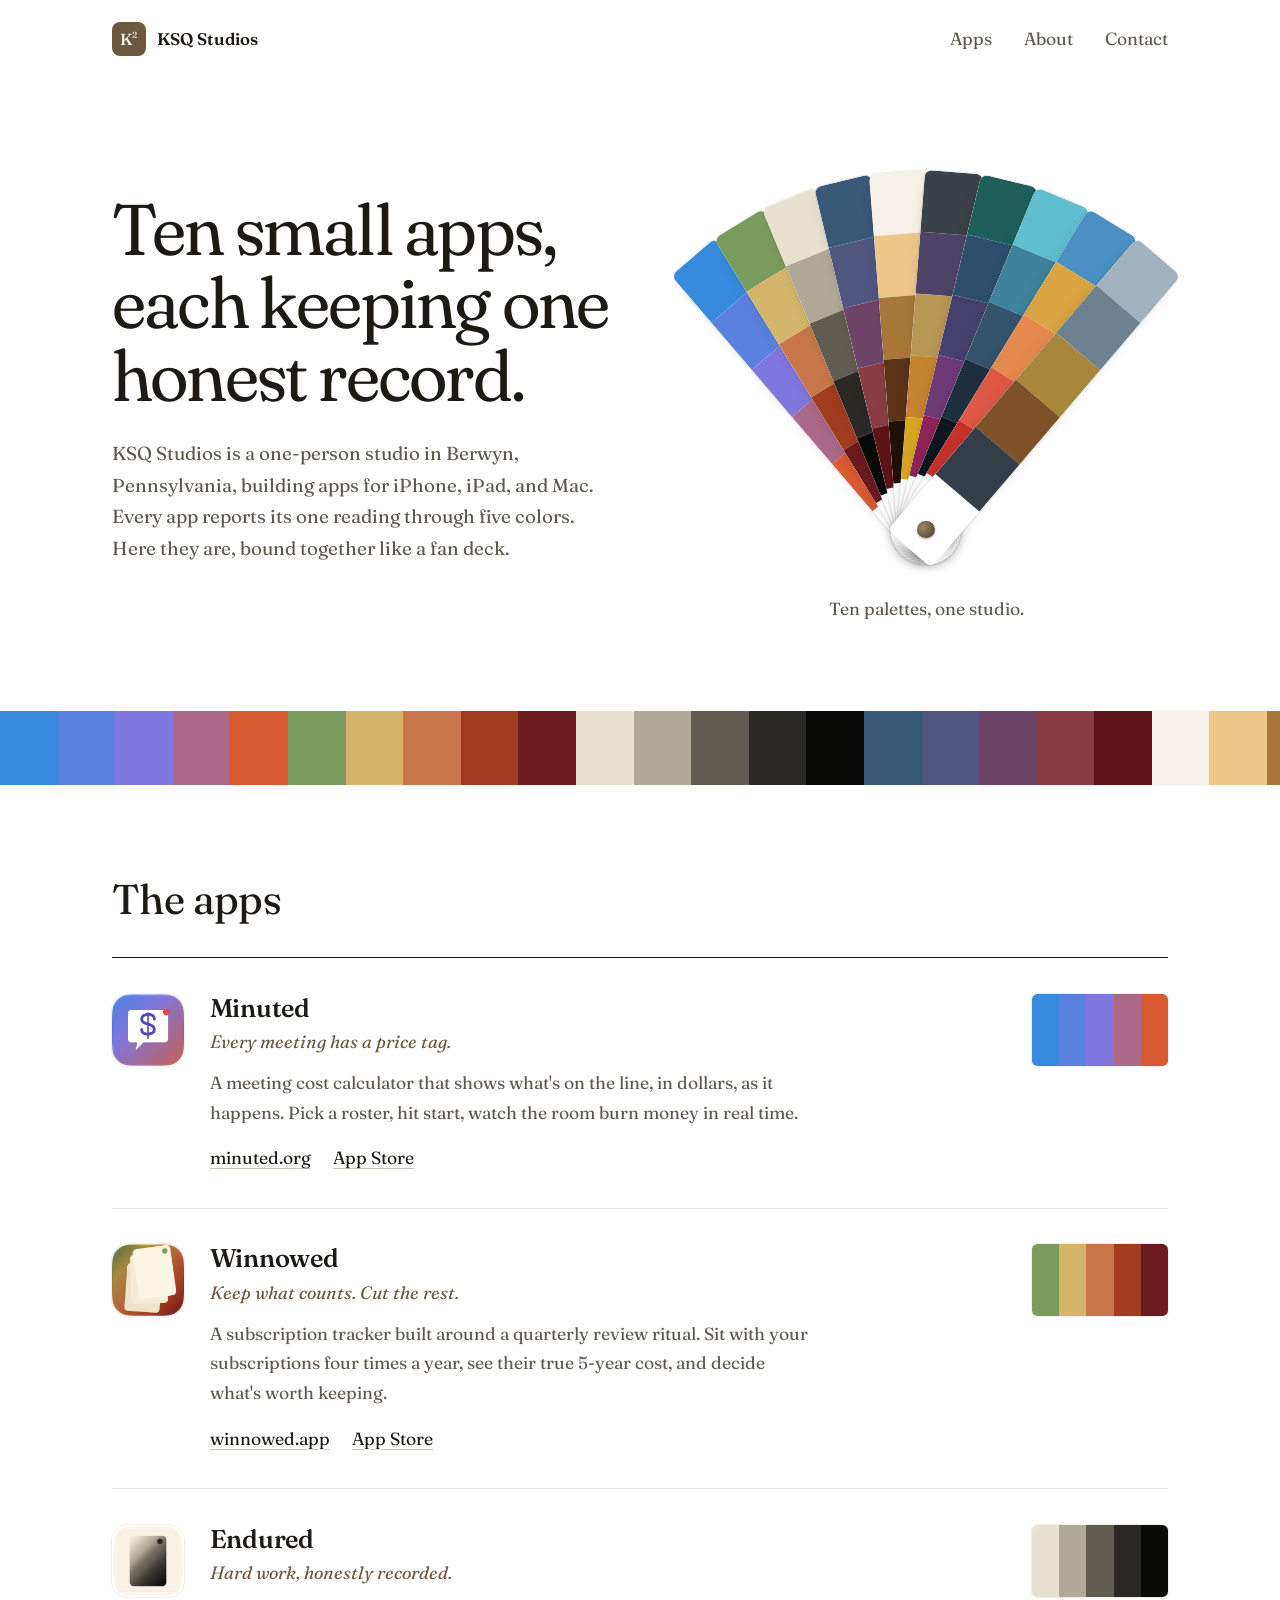
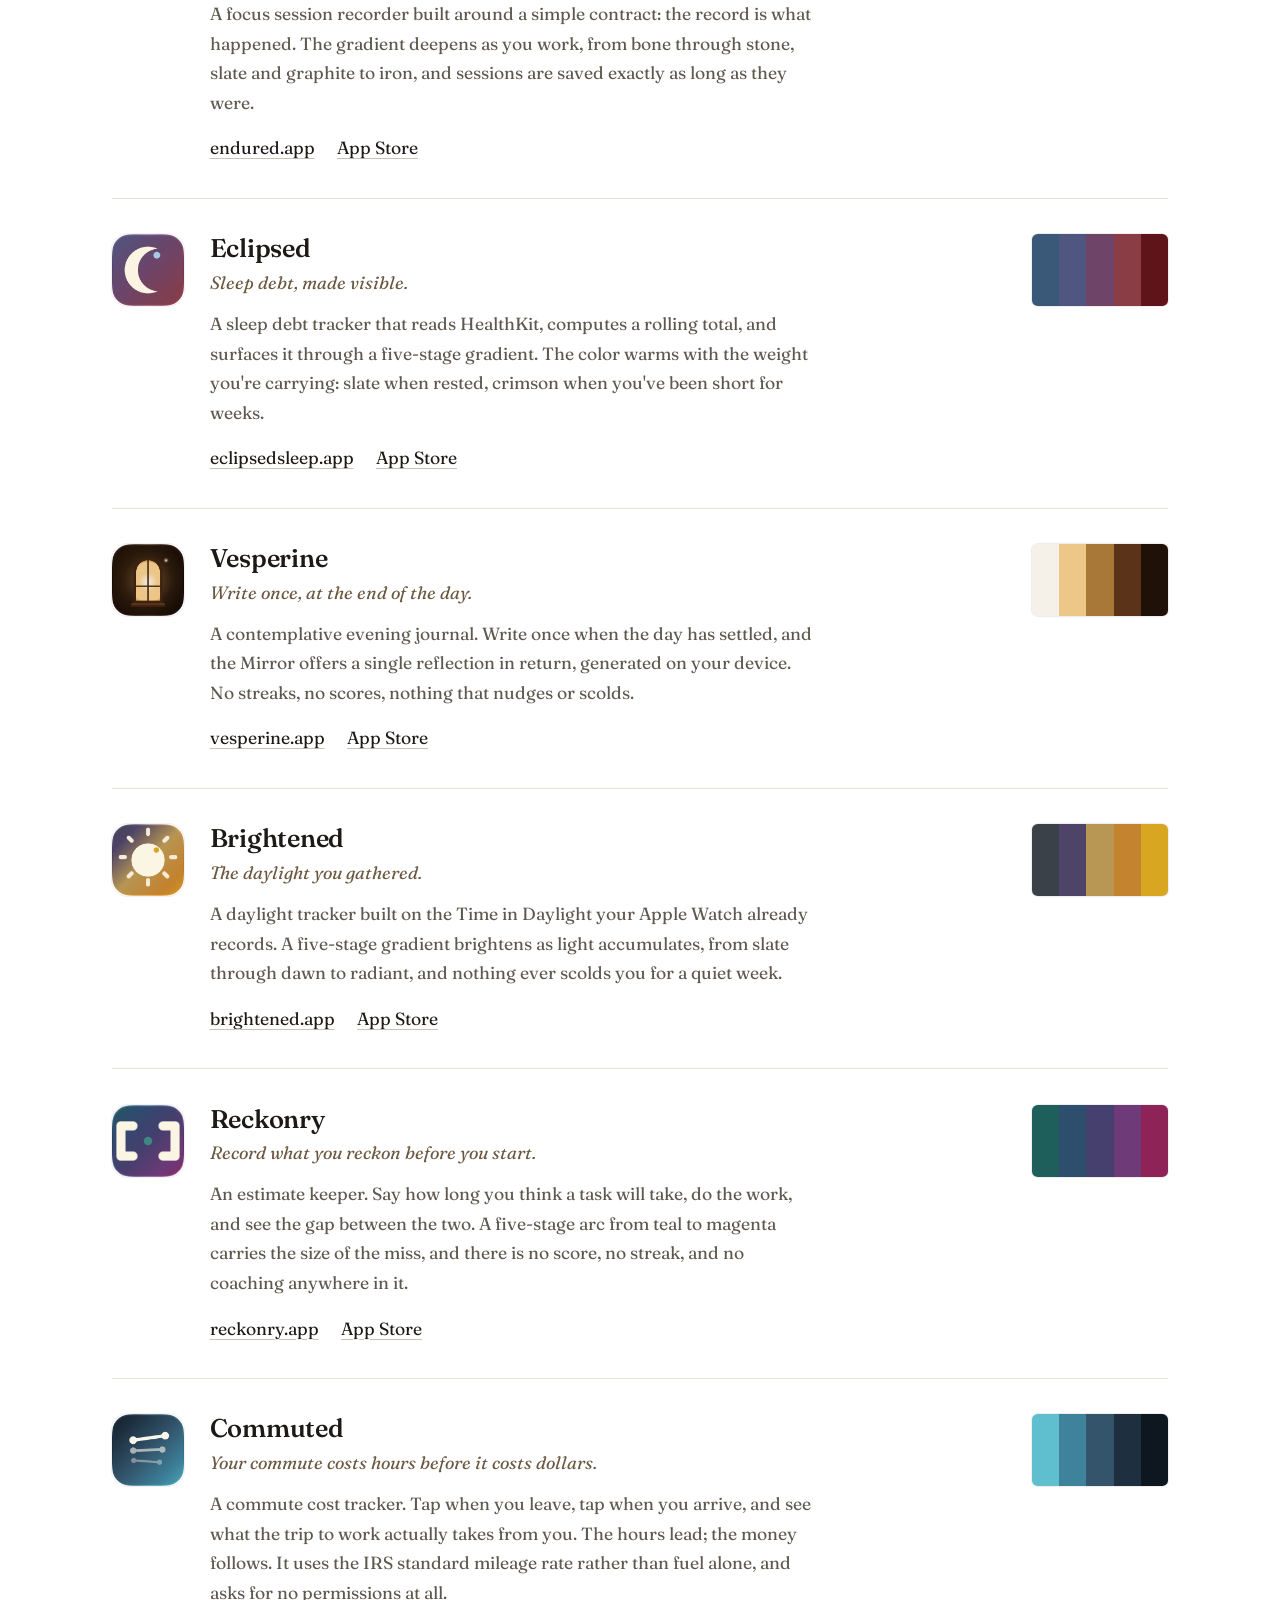
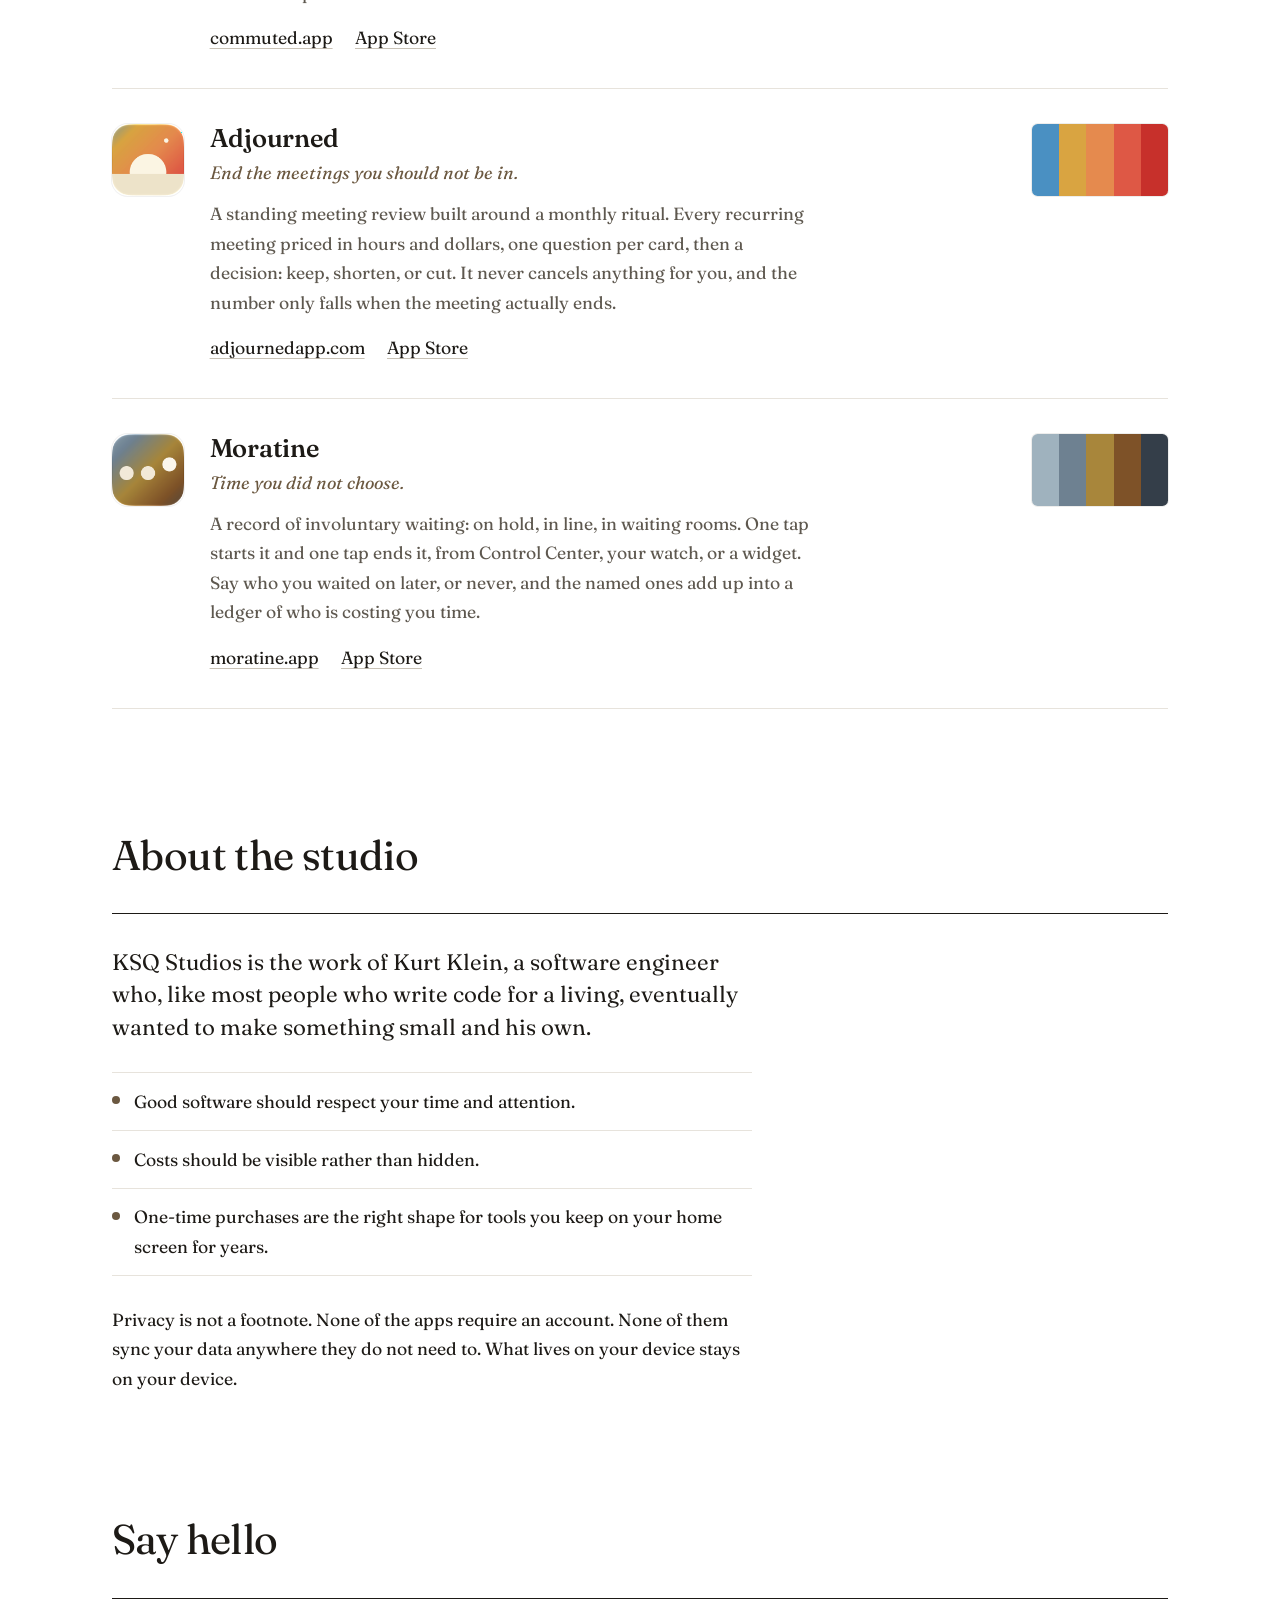
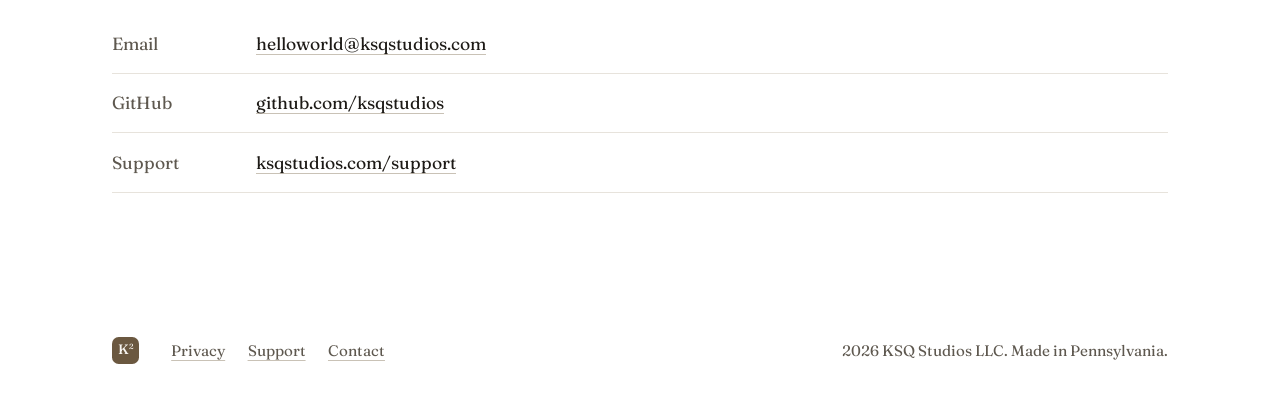
==== commit de43232f: "Redesign the studio site: the fan deck" ====
--- a/index.html
+++ b/index.html
@@ -14,14 +14,14 @@
 <meta property="og:image:height" content="630">
 <meta name="twitter:card" content="summary_large_image">
 <meta name="twitter:image" content="https://ksqstudios.com/og-image.png">
-<meta name="theme-color" content="#111110">
+<meta name="theme-color" content="#ffffff">
 <link rel="canonical" href="https://ksqstudios.com">
 <link rel="icon" type="image/x-icon" href="/favicon.ico">
 <link rel="icon" type="image/png" href="/favicon.png">
 <link rel="apple-touch-icon" href="/apple-touch-icon.png">
 <link rel="preconnect" href="https://fonts.googleapis.com">
 <link rel="preconnect" href="https://fonts.gstatic.com" crossorigin>
-<link href="https://fonts.googleapis.com/css2?family=Geist:wght@300..700&family=Geist+Mono:wght@400;500&display=swap" rel="stylesheet">
+<link href="https://fonts.googleapis.com/css2?family=Fraunces:ital,opsz,wght,SOFT@0,9..144,300..700,0..100;1,9..144,300..700,0..100&display=swap" rel="stylesheet">
 <script type="application/ld+json">
 {
   "@context": "https://schema.org",
@@ -34,180 +34,176 @@
   "address": { "@type": "PostalAddress", "addressRegion": "PA", "addressCountry": "US" }
 }
 </script>
+<script>document.documentElement.classList.add("js")</script>
 <link rel="stylesheet" href="/styles.css">
 <script defer src="/scripts.js"></script>
 </head>
 <body>
 
 <header class="bar">
-  <div class="bar-inner">
-    <a class="mark" href="/" aria-label="KSQ Studios home"><span class="k2" aria-hidden="true">K<sup>2</sup></span>KSQ Studios</a>
-    <nav aria-label="Site">
-      <a href="#apps">Apps</a>
-      <a href="#about">About</a>
-      <a href="#contact">Contact</a>
-    </nav>
+  <a class="mark" href="/" aria-label="KSQ Studios home"><span class="k2" aria-hidden="true">K<sup>2</sup></span><span>KSQ Studios</span></a>
+  <nav aria-label="Site">
+    <a href="#apps">Apps</a>
+    <a href="#about">About</a>
+    <a href="#contact">Contact</a>
+  </nav>
+</header>
+
+<main>
+
+  <div class="hero-field" id="hero-field">
+  <section class="hero">
+    <div class="hero-text">
+      <h1 id="headline">Ten small apps, each keeping one honest record.</h1>
+      <p class="lede">
+        KSQ Studios is a one-person studio in Berwyn, Pennsylvania, building
+        apps for iPhone, iPad, and Mac. Every app reports its one reading
+        through five colors. Here they are, bound together like a fan deck.
+      </p>
+    </div>
+
+    <!-- The fan deck. Each strip is one app's five-stage palette, from its
+         calm first stage at the top to its last at the rivet. It fans open
+         once when the page loads. Point at a strip to pull it out and name
+         it; tap or click to jump to the app. -->
+    <div class="deck-wrap">
+      <div class="deck" id="deck">
+        <a class="strip" href="#minuted" data-name="Minuted" data-tag="Every meeting has a price tag."><i style="--c:#378add"></i><i style="--c:#5a81dd"></i><i style="--c:#7f77dd"></i><i style="--c:#ab6987"></i><i style="--c:#d85a30"></i><b>Minuted</b></a>
+        <a class="strip" href="#winnowed" data-name="Winnowed" data-tag="Keep what counts. Cut the rest."><i style="--c:#7a9b5e"></i><i style="--c:#d4b56a"></i><i style="--c:#c9774a"></i><i style="--c:#a03d1e"></i><i style="--c:#6b1a1e"></i><b>Winnowed</b></a>
+        <a class="strip" href="#endured" data-name="Endured" data-tag="Hard work, honestly recorded."><i style="--c:#e8e1d0"></i><i style="--c:#b0a998"></i><i style="--c:#605c50"></i><i style="--c:#2a2926"></i><i style="--c:#0a0a09"></i><b>Endured</b></a>
+        <a class="strip" href="#eclipsed" data-name="Eclipsed" data-tag="Sleep debt, made visible."><i style="--c:#3a5878"></i><i style="--c:#4f5680"></i><i style="--c:#6e4569"></i><i style="--c:#8b3d45"></i><i style="--c:#5e1418"></i><b>Eclipsed</b></a>
+        <a class="strip" href="#vesperine" data-name="Vesperine" data-tag="Write once, at the end of the day."><i style="--c:#f5f1e8"></i><i style="--c:#edc788"></i><i style="--c:#a87838"></i><i style="--c:#5a3318"></i><i style="--c:#1f1108"></i><b>Vesperine</b></a>
+        <a class="strip" href="#brightened" data-name="Brightened" data-tag="The daylight you gathered."><i style="--c:#3a4148"></i><i style="--c:#4e4468"></i><i style="--c:#b89654"></i><i style="--c:#c4832f"></i><i style="--c:#d9a621"></i><b>Brightened</b></a>
+        <a class="strip" href="#reckonry" data-name="Reckonry" data-tag="Record what you reckon before you start."><i style="--c:#1f5f5b"></i><i style="--c:#2e4e6e"></i><i style="--c:#46406e"></i><i style="--c:#6e3a78"></i><i style="--c:#8e2358"></i><b>Reckonry</b></a>
+        <a class="strip" href="#commuted" data-name="Commuted" data-tag="Your commute costs hours before it costs dollars."><i style="--c:#5fbfcf"></i><i style="--c:#3e829b"></i><i style="--c:#33546b"></i><i style="--c:#1e3040"></i><i style="--c:#0e1620"></i><b>Commuted</b></a>
+        <a class="strip" href="#adjourned" data-name="Adjourned" data-tag="End the meetings you should not be in."><i style="--c:#4a90c2"></i><i style="--c:#d9a441"></i><i style="--c:#e58a4e"></i><i style="--c:#de5845"></i><i style="--c:#c7302b"></i><b>Adjourned</b></a>
+        <a class="strip" href="#moratine" data-name="Moratine" data-tag="Time you did not choose."><i style="--c:#9fb2be"></i><i style="--c:#6e8191"></i><i style="--c:#a8863b"></i><i style="--c:#7e5228"></i><i style="--c:#343e49"></i><b>Moratine</b></a>
+        <span class="rivet" aria-hidden="true"></span>
+      </div>
+      <p class="deck-caption" id="deck-caption" aria-live="polite">Ten palettes, one studio.</p>
+    </div>
+  </section>
   </div>
-</header>
-
-<main>
-
-  <section class="hero">
-    <p class="eyebrow">An independent studio in Berwyn, Pennsylvania</p>
-    <h1>Ten small apps, each keeping one honest record.</h1>
-    <p class="lede">
-      KSQ Studios is a one-person studio building apps for iPhone, iPad, and
-      Mac. Quiet design. Honest pricing. No subscriptions for things that
-      should be one-time purchases.
-    </p>
-
-    <!-- The instruments. Each app has an arc of five colors that reports
-         its one reading, from the cost of a meeting to the daylight you
-         gathered. Here the ten arcs stand side by side, and each one's
-         reading drifts as if it were live. Hover or tap one to name it. -->
-    <div class="wall" id="wall">
-      <div class="pipes">
-        <a class="pipe" href="#minuted" data-name="Minuted" data-tag="Every meeting has a price tag." style="--arc: linear-gradient(#378add, #7f77dd, #d85a30)"><span class="read"></span><img src="/images/minuted-icon.png" alt="" width="56" height="56"></a>
-        <a class="pipe" href="#winnowed" data-name="Winnowed" data-tag="Keep what counts. Cut the rest." style="--arc: linear-gradient(#7a9b5e, #d4b56a, #c9774a, #a03d1e, #6b1a1e)"><span class="read"></span><img src="/images/winnowed-icon.png" alt="" width="56" height="56"></a>
-        <a class="pipe" href="#endured" data-name="Endured" data-tag="Hard work, honestly recorded." style="--arc: linear-gradient(#e8e1d0, #b0a998, #605c50, #2a2926, #0a0a09)"><span class="read"></span><img src="/images/endured-icon.png" alt="" width="56" height="56"></a>
-        <a class="pipe" href="#eclipsed" data-name="Eclipsed" data-tag="Sleep debt, made visible." style="--arc: linear-gradient(#3a5878, #4f5680, #6e4569, #8b3d45, #5e1418)"><span class="read"></span><img src="/images/eclipsed-icon.png" alt="" width="56" height="56"></a>
-        <a class="pipe" href="#vesperine" data-name="Vesperine" data-tag="Write once, at the end of the day." style="--arc: linear-gradient(#f5f1e8, #edc788, #a87838, #5a3318, #1f1108)"><span class="read"></span><img src="/images/vesperine-icon.png" alt="" width="56" height="56"></a>
-        <a class="pipe" href="#brightened" data-name="Brightened" data-tag="The daylight you gathered." style="--arc: linear-gradient(#d9a621, #c4832f, #b89654, #4e4468, #3a4148)"><span class="read"></span><img src="/images/brightened-icon.png" alt="" width="56" height="56"></a>
-        <a class="pipe" href="#reckonry" data-name="Reckonry" data-tag="Record what you reckon before you start." style="--arc: linear-gradient(#1f5f5b, #2e4e6e, #46406e, #6e3a78, #8e2358)"><span class="read"></span><img src="/images/reckonry-icon.png" alt="" width="56" height="56"></a>
-        <a class="pipe" href="#commuted" data-name="Commuted" data-tag="Your commute costs hours before it costs dollars." style="--arc: linear-gradient(#5fbfcf, #3e829b, #33546b, #1e3040, #0e1620)"><span class="read"></span><img src="/images/commuted-icon.png" alt="" width="56" height="56"></a>
-        <a class="pipe" href="#adjourned" data-name="Adjourned" data-tag="End the meetings you should not be in." style="--arc: linear-gradient(#4a90c2, #d9a441, #e58a4e, #de5845, #c7302b)"><span class="read"></span><img src="/images/adjourned-icon.png" alt="" width="56" height="56"></a>
-        <a class="pipe" href="#moratine" data-name="Moratine" data-tag="Time you did not choose." style="--arc: linear-gradient(#9fb2be, #6e8191, #a8863b, #7e5228, #343e49)"><span class="read"></span><img src="/images/moratine-icon.png" alt="" width="56" height="56"></a>
-      </div>
-      <p class="wall-caption" id="wall-caption" aria-live="polite"><b>Ten apps,</b> <span>each with its own arc of five colors and one reading to give.</span></p>
-    </div>
-  </section>
+
+  <!-- All fifty colors in one band, sliding sideways as the page scrolls. -->
+  <div class="spectrum" aria-hidden="true"><div class="spectrum-track" id="spectrum"><i style="--c:#378add"></i><i style="--c:#5a81dd"></i><i style="--c:#7f77dd"></i><i style="--c:#ab6987"></i><i style="--c:#d85a30"></i><i style="--c:#7a9b5e"></i><i style="--c:#d4b56a"></i><i style="--c:#c9774a"></i><i style="--c:#a03d1e"></i><i style="--c:#6b1a1e"></i><i style="--c:#e8e1d0"></i><i style="--c:#b0a998"></i><i style="--c:#605c50"></i><i style="--c:#2a2926"></i><i style="--c:#0a0a09"></i><i style="--c:#3a5878"></i><i style="--c:#4f5680"></i><i style="--c:#6e4569"></i><i style="--c:#8b3d45"></i><i style="--c:#5e1418"></i><i style="--c:#f5f1e8"></i><i style="--c:#edc788"></i><i style="--c:#a87838"></i><i style="--c:#5a3318"></i><i style="--c:#1f1108"></i><i style="--c:#3a4148"></i><i style="--c:#4e4468"></i><i style="--c:#b89654"></i><i style="--c:#c4832f"></i><i style="--c:#d9a621"></i><i style="--c:#1f5f5b"></i><i style="--c:#2e4e6e"></i><i style="--c:#46406e"></i><i style="--c:#6e3a78"></i><i style="--c:#8e2358"></i><i style="--c:#5fbfcf"></i><i style="--c:#3e829b"></i><i style="--c:#33546b"></i><i style="--c:#1e3040"></i><i style="--c:#0e1620"></i><i style="--c:#4a90c2"></i><i style="--c:#d9a441"></i><i style="--c:#e58a4e"></i><i style="--c:#de5845"></i><i style="--c:#c7302b"></i><i style="--c:#9fb2be"></i><i style="--c:#6e8191"></i><i style="--c:#a8863b"></i><i style="--c:#7e5228"></i><i style="--c:#343e49"></i><i style="--c:#378add"></i><i style="--c:#5a81dd"></i><i style="--c:#7f77dd"></i><i style="--c:#ab6987"></i><i style="--c:#d85a30"></i><i style="--c:#7a9b5e"></i><i style="--c:#d4b56a"></i><i style="--c:#c9774a"></i><i style="--c:#a03d1e"></i><i style="--c:#6b1a1e"></i><i style="--c:#e8e1d0"></i><i style="--c:#b0a998"></i><i style="--c:#605c50"></i><i style="--c:#2a2926"></i><i style="--c:#0a0a09"></i><i style="--c:#3a5878"></i><i style="--c:#4f5680"></i><i style="--c:#6e4569"></i><i style="--c:#8b3d45"></i><i style="--c:#5e1418"></i><i style="--c:#f5f1e8"></i><i style="--c:#edc788"></i><i style="--c:#a87838"></i><i style="--c:#5a3318"></i><i style="--c:#1f1108"></i><i style="--c:#3a4148"></i><i style="--c:#4e4468"></i><i style="--c:#b89654"></i><i style="--c:#c4832f"></i><i style="--c:#d9a621"></i><i style="--c:#1f5f5b"></i><i style="--c:#2e4e6e"></i><i style="--c:#46406e"></i><i style="--c:#6e3a78"></i><i style="--c:#8e2358"></i><i style="--c:#5fbfcf"></i><i style="--c:#3e829b"></i><i style="--c:#33546b"></i><i style="--c:#1e3040"></i><i style="--c:#0e1620"></i><i style="--c:#4a90c2"></i><i style="--c:#d9a441"></i><i style="--c:#e58a4e"></i><i style="--c:#de5845"></i><i style="--c:#c7302b"></i><i style="--c:#9fb2be"></i><i style="--c:#6e8191"></i><i style="--c:#a8863b"></i><i style="--c:#7e5228"></i><i style="--c:#343e49"></i></div></div>
 
   <section class="apps" id="apps" aria-labelledby="apps-heading">
-    <h2 id="apps-heading" class="label">The apps</h2>
-
-    <article class="app" id="minuted" style="--arc-h: linear-gradient(90deg, #378add, #7f77dd, #d85a30)">
-      <p class="no">01</p>
-      <img class="icon" src="/images/minuted-icon.png" alt="" width="88" height="88" loading="lazy">
+    <h2 id="apps-heading">The apps</h2>
+
+    <article class="app" id="minuted" style="--s1:#378add;--s2:#5a81dd;--s3:#7f77dd;--s4:#ab6987;--s5:#d85a30">
+      <img class="icon" src="/images/minuted-icon.png" alt="" width="72" height="72" loading="lazy">
       <div class="app-text">
         <h3>Minuted</h3>
         <p class="tag">Every meeting has a price tag.</p>
         <p class="desc">A meeting cost calculator that shows what's on the line, in dollars, as it happens. Pick a roster, hit start, watch the room burn money in real time.</p>
-      </div>
-      <p class="links"><a href="https://minuted.org">minuted.org</a><a href="https://apps.apple.com/us/app/minuted/id6764897137" rel="noopener">App Store</a></p>
-      <span class="arc-line" aria-hidden="true"></span>
-    </article>
-
-    <article class="app" id="winnowed" style="--arc-h: linear-gradient(90deg, #7a9b5e, #d4b56a, #c9774a, #a03d1e, #6b1a1e)">
-      <p class="no">02</p>
-      <img class="icon" src="/images/winnowed-icon.png" alt="" width="88" height="88" loading="lazy">
+        <p class="links"><a href="https://minuted.org">minuted.org</a><a href="https://apps.apple.com/us/app/minuted/id6764897137" rel="noopener">App Store</a></p>
+      </div>
+      <span class="chip" aria-hidden="true"><i></i><i></i><i></i><i></i><i></i></span>
+    </article>
+
+    <article class="app" id="winnowed" style="--s1:#7a9b5e;--s2:#d4b56a;--s3:#c9774a;--s4:#a03d1e;--s5:#6b1a1e">
+      <img class="icon" src="/images/winnowed-icon.png" alt="" width="72" height="72" loading="lazy">
       <div class="app-text">
         <h3>Winnowed</h3>
         <p class="tag">Keep what counts. Cut the rest.</p>
         <p class="desc">A subscription tracker built around a quarterly review ritual. Sit with your subscriptions four times a year, see their true 5-year cost, and decide what's worth keeping.</p>
-      </div>
-      <p class="links"><a href="https://winnowed.app">winnowed.app</a><a href="https://apps.apple.com/us/app/winnowed-subscription-tracker/id6764893370" rel="noopener">App Store</a></p>
-      <span class="arc-line" aria-hidden="true"></span>
-    </article>
-
-    <article class="app" id="endured" style="--arc-h: linear-gradient(90deg, #e8e1d0, #b0a998, #605c50, #2a2926, #0a0a09)">
-      <p class="no">03</p>
-      <img class="icon" src="/images/endured-icon.png" alt="" width="88" height="88" loading="lazy">
+        <p class="links"><a href="https://winnowed.app">winnowed.app</a><a href="https://apps.apple.com/us/app/winnowed-subscription-tracker/id6764893370" rel="noopener">App Store</a></p>
+      </div>
+      <span class="chip" aria-hidden="true"><i></i><i></i><i></i><i></i><i></i></span>
+    </article>
+
+    <article class="app" id="endured" style="--s1:#e8e1d0;--s2:#b0a998;--s3:#605c50;--s4:#2a2926;--s5:#0a0a09">
+      <img class="icon" src="/images/endured-icon.png" alt="" width="72" height="72" loading="lazy">
       <div class="app-text">
         <h3>Endured</h3>
         <p class="tag">Hard work, honestly recorded.</p>
         <p class="desc">A focus session recorder built around a simple contract: the record is what happened. The gradient deepens as you work, from bone through stone, slate and graphite to iron, and sessions are saved exactly as long as they were.</p>
-      </div>
-      <p class="links"><a href="https://endured.app">endured.app</a><a href="https://apps.apple.com/us/app/endured/id6766737964" rel="noopener">App Store</a></p>
-      <span class="arc-line" aria-hidden="true"></span>
-    </article>
-
-    <article class="app" id="eclipsed" style="--arc-h: linear-gradient(90deg, #3a5878, #4f5680, #6e4569, #8b3d45, #5e1418)">
-      <p class="no">04</p>
-      <img class="icon" src="/images/eclipsed-icon.png" alt="" width="88" height="88" loading="lazy">
+        <p class="links"><a href="https://endured.app">endured.app</a><a href="https://apps.apple.com/us/app/endured/id6766737964" rel="noopener">App Store</a></p>
+      </div>
+      <span class="chip" aria-hidden="true"><i></i><i></i><i></i><i></i><i></i></span>
+    </article>
+
+    <article class="app" id="eclipsed" style="--s1:#3a5878;--s2:#4f5680;--s3:#6e4569;--s4:#8b3d45;--s5:#5e1418">
+      <img class="icon" src="/images/eclipsed-icon.png" alt="" width="72" height="72" loading="lazy">
       <div class="app-text">
         <h3>Eclipsed</h3>
         <p class="tag">Sleep debt, made visible.</p>
         <p class="desc">A sleep debt tracker that reads HealthKit, computes a rolling total, and surfaces it through a five-stage gradient. The color warms with the weight you're carrying: slate when rested, crimson when you've been short for weeks.</p>
-      </div>
-      <p class="links"><a href="https://eclipsedsleep.app">eclipsedsleep.app</a><a href="https://apps.apple.com/us/app/eclipsed/id6764891875" rel="noopener">App Store</a></p>
-      <span class="arc-line" aria-hidden="true"></span>
-    </article>
-
-    <article class="app" id="vesperine" style="--arc-h: linear-gradient(90deg, #f5f1e8, #edc788, #a87838, #5a3318, #1f1108)">
-      <p class="no">05</p>
-      <img class="icon" src="/images/vesperine-icon.png" alt="" width="88" height="88" loading="lazy">
+        <p class="links"><a href="https://eclipsedsleep.app">eclipsedsleep.app</a><a href="https://apps.apple.com/us/app/eclipsed/id6764891875" rel="noopener">App Store</a></p>
+      </div>
+      <span class="chip" aria-hidden="true"><i></i><i></i><i></i><i></i><i></i></span>
+    </article>
+
+    <article class="app" id="vesperine" style="--s1:#f5f1e8;--s2:#edc788;--s3:#a87838;--s4:#5a3318;--s5:#1f1108">
+      <img class="icon" src="/images/vesperine-icon.png" alt="" width="72" height="72" loading="lazy">
       <div class="app-text">
         <h3>Vesperine</h3>
         <p class="tag">Write once, at the end of the day.</p>
         <p class="desc">A contemplative evening journal. Write once when the day has settled, and the Mirror offers a single reflection in return, generated on your device. No streaks, no scores, nothing that nudges or scolds.</p>
-      </div>
-      <p class="links"><a href="https://vesperine.app">vesperine.app</a><a href="https://apps.apple.com/us/app/vesperine/id6767848257" rel="noopener">App Store</a></p>
-      <span class="arc-line" aria-hidden="true"></span>
-    </article>
-
-    <article class="app" id="brightened" style="--arc-h: linear-gradient(90deg, #3a4148, #4e4468, #b89654, #c4832f, #d9a621)">
-      <p class="no">06</p>
-      <img class="icon" src="/images/brightened-icon.png" alt="" width="88" height="88" loading="lazy">
+        <p class="links"><a href="https://vesperine.app">vesperine.app</a><a href="https://apps.apple.com/us/app/vesperine/id6767848257" rel="noopener">App Store</a></p>
+      </div>
+      <span class="chip" aria-hidden="true"><i></i><i></i><i></i><i></i><i></i></span>
+    </article>
+
+    <article class="app" id="brightened" style="--s1:#3a4148;--s2:#4e4468;--s3:#b89654;--s4:#c4832f;--s5:#d9a621">
+      <img class="icon" src="/images/brightened-icon.png" alt="" width="72" height="72" loading="lazy">
       <div class="app-text">
         <h3>Brightened</h3>
         <p class="tag">The daylight you gathered.</p>
         <p class="desc">A daylight tracker built on the Time in Daylight your Apple Watch already records. A five-stage gradient brightens as light accumulates, from slate through dawn to radiant, and nothing ever scolds you for a quiet week.</p>
-      </div>
-      <p class="links"><a href="https://brightened.app">brightened.app</a><a href="https://apps.apple.com/us/app/brightened/id6803251051" rel="noopener">App Store</a></p>
-      <span class="arc-line" aria-hidden="true"></span>
-    </article>
-
-    <article class="app" id="reckonry" style="--arc-h: linear-gradient(90deg, #1f5f5b, #2e4e6e, #46406e, #6e3a78, #8e2358)">
-      <p class="no">07</p>
-      <img class="icon" src="/images/reckonry-icon.png" alt="" width="88" height="88" loading="lazy">
+        <p class="links"><a href="https://brightened.app">brightened.app</a><a href="https://apps.apple.com/us/app/brightened/id6803251051" rel="noopener">App Store</a></p>
+      </div>
+      <span class="chip" aria-hidden="true"><i></i><i></i><i></i><i></i><i></i></span>
+    </article>
+
+    <article class="app" id="reckonry" style="--s1:#1f5f5b;--s2:#2e4e6e;--s3:#46406e;--s4:#6e3a78;--s5:#8e2358">
+      <img class="icon" src="/images/reckonry-icon.png" alt="" width="72" height="72" loading="lazy">
       <div class="app-text">
         <h3>Reckonry</h3>
         <p class="tag">Record what you reckon before you start.</p>
         <p class="desc">An estimate keeper. Say how long you think a task will take, do the work, and see the gap between the two. A five-stage arc from teal to magenta carries the size of the miss, and there is no score, no streak, and no coaching anywhere in it.</p>
-      </div>
-      <p class="links"><a href="https://reckonry.app">reckonry.app</a><a href="https://apps.apple.com/us/app/reckonry/id6803737260" rel="noopener">App Store</a></p>
-      <span class="arc-line" aria-hidden="true"></span>
-    </article>
-
-    <article class="app" id="commuted" style="--arc-h: linear-gradient(90deg, #0e1620, #1e3040, #33546b, #3e829b, #5fbfcf)">
-      <p class="no">08</p>
-      <img class="icon" src="/images/commuted-icon.png" alt="" width="88" height="88" loading="lazy">
+        <p class="links"><a href="https://reckonry.app">reckonry.app</a><a href="https://apps.apple.com/us/app/reckonry/id6803737260" rel="noopener">App Store</a></p>
+      </div>
+      <span class="chip" aria-hidden="true"><i></i><i></i><i></i><i></i><i></i></span>
+    </article>
+
+    <article class="app" id="commuted" style="--s1:#5fbfcf;--s2:#3e829b;--s3:#33546b;--s4:#1e3040;--s5:#0e1620">
+      <img class="icon" src="/images/commuted-icon.png" alt="" width="72" height="72" loading="lazy">
       <div class="app-text">
         <h3>Commuted</h3>
         <p class="tag">Your commute costs hours before it costs dollars.</p>
         <p class="desc">A commute cost tracker. Tap when you leave, tap when you arrive, and see what the trip to work actually takes from you. The hours lead; the money follows. It uses the IRS standard mileage rate rather than fuel alone, and asks for no permissions at all.</p>
-      </div>
-      <p class="links"><a href="https://commuted.app">commuted.app</a><a href="https://apps.apple.com/us/app/commuted/id6805281897" rel="noopener">App Store</a></p>
-      <span class="arc-line" aria-hidden="true"></span>
-    </article>
-
-    <article class="app" id="adjourned" style="--arc-h: linear-gradient(90deg, #4a90c2, #d9a441, #e58a4e, #de5845, #c7302b)">
-      <p class="no">09</p>
-      <img class="icon" src="/images/adjourned-icon.png" alt="" width="88" height="88" loading="lazy">
+        <p class="links"><a href="https://commuted.app">commuted.app</a><a href="https://apps.apple.com/us/app/commuted/id6805281897" rel="noopener">App Store</a></p>
+      </div>
+      <span class="chip" aria-hidden="true"><i></i><i></i><i></i><i></i><i></i></span>
+    </article>
+
+    <article class="app" id="adjourned" style="--s1:#4a90c2;--s2:#d9a441;--s3:#e58a4e;--s4:#de5845;--s5:#c7302b">
+      <img class="icon" src="/images/adjourned-icon.png" alt="" width="72" height="72" loading="lazy">
       <div class="app-text">
         <h3>Adjourned</h3>
         <p class="tag">End the meetings you should not be in.</p>
         <p class="desc">A standing meeting review built around a monthly ritual. Every recurring meeting priced in hours and dollars, one question per card, then a decision: keep, shorten, or cut. It never cancels anything for you, and the number only falls when the meeting actually ends.</p>
-      </div>
-      <p class="links"><a href="https://adjournedapp.com">adjournedapp.com</a><a href="https://apps.apple.com/us/app/adjourned/id6806115869" rel="noopener">App Store</a></p>
-      <span class="arc-line" aria-hidden="true"></span>
-    </article>
-
-    <article class="app" id="moratine" style="--arc-h: linear-gradient(90deg, #9fb2be, #6e8191, #a8863b, #7e5228, #343e49)">
-      <p class="no">10</p>
-      <img class="icon" src="/images/moratine-icon.png" alt="" width="88" height="88" loading="lazy">
+        <p class="links"><a href="https://adjournedapp.com">adjournedapp.com</a><a href="https://apps.apple.com/us/app/adjourned/id6806115869" rel="noopener">App Store</a></p>
+      </div>
+      <span class="chip" aria-hidden="true"><i></i><i></i><i></i><i></i><i></i></span>
+    </article>
+
+    <article class="app" id="moratine" style="--s1:#9fb2be;--s2:#6e8191;--s3:#a8863b;--s4:#7e5228;--s5:#343e49">
+      <img class="icon" src="/images/moratine-icon.png" alt="" width="72" height="72" loading="lazy">
       <div class="app-text">
         <h3>Moratine</h3>
         <p class="tag">Time you did not choose.</p>
         <p class="desc">A record of involuntary waiting: on hold, in line, in waiting rooms. One tap starts it and one tap ends it, from Control Center, your watch, or a widget. Say who you waited on later, or never, and the named ones add up into a ledger of who is costing you time.</p>
-      </div>
-      <p class="links"><a href="https://moratine.app">moratine.app</a><a href="https://apps.apple.com/us/app/moratine/id6808066631" rel="noopener">App Store</a></p>
-      <span class="arc-line" aria-hidden="true"></span>
+        <p class="links"><a href="https://moratine.app">moratine.app</a><a href="https://apps.apple.com/us/app/moratine/id6808066631" rel="noopener">App Store</a></p>
+      </div>
+      <span class="chip" aria-hidden="true"><i></i><i></i><i></i><i></i><i></i></span>
     </article>
   </section>
 
   <section class="about" id="about" aria-labelledby="about-heading">
-    <h2 id="about-heading" class="label">About the studio</h2>
+    <h2 id="about-heading">About the studio</h2>
     <div class="about-body">
       <p class="about-lead">
         KSQ Studios is the work of Kurt Klein, a software engineer who, like
@@ -215,9 +211,9 @@
         something small and his own.
       </p>
       <ul class="beliefs">
-        <li><span>01</span>Good software should respect your time and attention.</li>
-        <li><span>02</span>Costs should be visible rather than hidden.</li>
-        <li><span>03</span>One-time purchases are the right shape for tools you keep on your home screen for years.</li>
+        <li>Good software should respect your time and attention.</li>
+        <li>Costs should be visible rather than hidden.</li>
+        <li>One-time purchases are the right shape for tools you keep on your home screen for years.</li>
       </ul>
       <p>
         Privacy is not a footnote. None of the apps require an account. None
@@ -228,8 +224,7 @@
   </section>
 
   <section class="contact" id="contact" aria-labelledby="contact-heading">
-    <h2 id="contact-heading" class="label">Get in touch</h2>
-    <p class="say">Say hello.</p>
+    <h2 id="contact-heading">Say hello</h2>
     <dl class="contact-list">
       <div><dt>Email</dt><dd><a href="mailto:helloworld@ksqstudios.com">helloworld@ksqstudios.com</a></dd></div>
       <div><dt>GitHub</dt><dd><a href="https://github.com/ksqstudios" rel="noopener">github.com/ksqstudios</a></dd></div>
@@ -240,15 +235,13 @@
 </main>
 
 <footer class="foot">
-  <div class="foot-inner">
-    <span class="k2 small" aria-hidden="true">K<sup>2</sup></span>
-    <nav aria-label="Footer">
-      <a href="/privacy">Privacy</a>
-      <a href="/support">Support</a>
-      <a href="mailto:helloworld@ksqstudios.com">Contact</a>
-    </nav>
-    <p>2026 KSQ Studios LLC. Made in Pennsylvania.</p>
-  </div>
+  <span class="k2 small" aria-hidden="true">K<sup>2</sup></span>
+  <nav aria-label="Footer">
+    <a href="/privacy">Privacy</a>
+    <a href="/support">Support</a>
+    <a href="mailto:helloworld@ksqstudios.com">Contact</a>
+  </nav>
+  <p>2026 KSQ Studios LLC. Made in Pennsylvania.</p>
 </footer>
 
 </body>
--- a/styles.css
+++ b/styles.css
@@ -1,308 +1,480 @@
 /*
   ksqstudios.com
 
-  The studio after hours. A dark room so the ten apps' colors can glow:
-  each app has an arc of five colors that reports its one reading, and the
-  home page stands the ten arcs side by side like instruments on a bench.
-  Geist for type, Geist Mono for numbers and labels, and K squared for a
-  mark.
+  The fan deck. Every KSQ app reports its one reading through five colors,
+  so the studio page binds the ten palettes together like a paint maker's
+  fan deck, riveted at the bottom. The page itself stays white and quiet so
+  the colors read true, the way a printed swatch book does. Fraunces for
+  everything, and K squared in the studio's brown for a mark.
 
   No analytics. The privacy policy says the site collects nothing, so keep
   it that way.
 */
 
 :root {
-  --room: #111110;
-  --room-2: #1a1a18;
-  --card: #1f1f1c;
-  --ink: #ece8e1;
-  --soft: #a39e95;
-  --mute: #6f6b64;
-  --hair: rgba(236, 232, 225, 0.12);
-  --warm: #d9a441;
-
-  --sans: Geist, -apple-system, BlinkMacSystemFont, system-ui, sans-serif;
-  --mono: "Geist Mono", ui-monospace, Menlo, monospace;
-
-  --page: 74rem;
+  --paper: #ffffff;
+  --ink: #1d1a16;
+  --soft: #5e584f;
+  --rule: #e7e3dc;
+  --brown: #6b5840;
+  --cream: #f8f5f0;
+
+  --serif: Fraunces, "Iowan Old Style", Georgia, serif;
+
+  --page: 72rem;
   --gutter: clamp(1.25rem, 4vw, 3rem);
 }
 
 *, *::before, *::after { box-sizing: border-box; }
 
-html { -webkit-text-size-adjust: 100%; background: var(--room); scroll-behavior: smooth; }
+html { -webkit-text-size-adjust: 100%; background: var(--paper); scroll-behavior: smooth; }
 
 @media (prefers-reduced-motion: reduce) { html { scroll-behavior: auto; } }
 
 body {
   margin: 0;
-  background: var(--room);
+  background: var(--paper);
   color: var(--ink);
-  font-family: var(--sans);
-  font-size: 1.08rem;
-  line-height: 1.6;
+  font-family: var(--serif);
+  font-optical-sizing: auto;
+  font-size: 1.1rem;
+  line-height: 1.68;
   -webkit-font-smoothing: antialiased;
 }
 
 img { max-width: 100%; height: auto; display: block; }
 
-a { color: inherit; text-decoration-color: var(--mute); text-underline-offset: 0.22em; }
-a:hover { text-decoration-color: var(--ink); }
-
-:focus-visible { outline: 2px solid var(--warm); outline-offset: 3px; border-radius: 4px; }
-
-h1, h2, h3 { margin: 0; text-wrap: balance; }
+a { color: inherit; text-decoration-color: #c9c2b6; text-decoration-thickness: 1px; text-underline-offset: 0.24em; }
+a:hover { text-decoration-color: var(--brown); }
+
+:focus-visible { outline: 2px solid var(--brown); outline-offset: 3px; border-radius: 3px; }
+
+h1, h2, h3 { margin: 0; font-weight: 500; text-wrap: balance; }
 
 p { margin: 0 0 1rem; }
 
-.label, .eyebrow {
-  font-family: var(--mono);
-  font-weight: 400;
-  font-size: 0.82rem;
-  letter-spacing: 0.08em;
-  text-transform: uppercase;
+/* ---------- Bar ---------- */
+
+.bar {
+  max-width: var(--page);
+  margin: 0 auto;
+  padding: 1.4rem var(--gutter);
+  display: flex;
+  align-items: center;
+  justify-content: space-between;
+  gap: 1rem;
+}
+
+.mark {
+  white-space: nowrap;
+  display: inline-flex;
+  align-items: center;
+  gap: 0.7rem;
+  text-decoration: none;
+  font-weight: 600;
+  font-size: 1.05rem;
+}
+
+.k2 {
+  display: inline-flex;
+  align-items: center;
+  justify-content: center;
+  width: 2.1rem;
+  height: 2.1rem;
+  border-radius: 0.5rem;
+  background: var(--brown);
+  color: var(--cream);
+  font-weight: 500;
+  font-size: 1rem;
+  line-height: 1;
+  letter-spacing: -0.02em;
+}
+.k2 sup { font-size: 0.55em; line-height: 1; position: relative; top: -0.45em; margin-left: 0.04em; }
+.k2.small { width: 1.7rem; height: 1.7rem; font-size: 0.85rem; border-radius: 0.42rem; }
+
+.bar nav { display: flex; gap: clamp(1rem, 3vw, 2rem); }
+.bar nav a { text-decoration: none; color: var(--soft); }
+.bar nav a:hover { color: var(--ink); }
+
+/* ---------- Hero ---------- */
+
+/* The page takes a pale wash of whichever palette is pulled out of the
+   deck, so it answers the strip under your pointer. */
+html { --tint: #ffffff; }
+body {
+  background: color-mix(in oklab, var(--tint) 10%, #ffffff);
+  transition: background-color 0.7s ease;
+}
+
+.hero {
+  max-width: var(--page);
+  margin: 0 auto;
+  padding: clamp(2rem, 6vw, 4.5rem) var(--gutter) clamp(3rem, 7vw, 5.5rem);
+  display: grid;
+  grid-template-columns: minmax(0, 1.05fr) minmax(0, 1fr);
+  align-items: center;
+  gap: clamp(2rem, 5vw, 4rem);
+}
+
+.hero h1 {
+  font-size: clamp(2.6rem, 5.6vw, 4.9rem);
+  line-height: 1.02;
+  letter-spacing: -0.025em;
+  font-weight: 380;
+  font-variation-settings: "SOFT" 60;
+  max-width: 13ch;
+}
+
+/* Page load: the headline's words rise in while the deck fans open. This is
+   the page's one entrance; nothing else animates in on its own. */
+.hero h1 .w {
+  display: inline-block;
+  opacity: 0;
+  transform: translateY(0.45em);
+  transition: opacity 0.7s ease, transform 0.9s cubic-bezier(0.2, 0.8, 0.2, 1);
+  transition-delay: calc(var(--n) * 55ms);
+}
+.is-loaded .hero h1 .w { opacity: 1; transform: none; }
+
+.lede {
+  margin-top: 1.6rem;
+  max-width: 34rem;
   color: var(--soft);
-}
-
-/* K squared */
-.k2 { font-family: var(--mono); font-weight: 500; font-size: 1.15em; letter-spacing: -0.02em; }
-.k2 sup { font-size: 0.55em; margin-left: 0.04em; vertical-align: 0.9em; line-height: 0; color: var(--warm); }
-
-/* ---------- Bar ---------- */
-
-.bar { position: sticky; top: 0; z-index: 10; background: rgba(17, 17, 16, 0.82); backdrop-filter: blur(12px); -webkit-backdrop-filter: blur(12px); border-bottom: 1px solid transparent; }
-
-.bar-inner { max-width: var(--page); margin: 0 auto; padding: 1.1rem var(--gutter); display: flex; align-items: center; justify-content: space-between; }
-
-.mark { display: flex; align-items: baseline; gap: 0.7rem; font-weight: 600; font-size: 1.15rem; letter-spacing: -0.01em; text-decoration: none; }
-
-.bar nav { display: flex; gap: 1.6rem; font-size: 0.98rem; color: var(--soft); }
-.bar nav a { text-decoration: none; }
-.bar nav a:hover { color: var(--ink); }
-
-/* ---------- Hero ---------- */
-
-.hero { max-width: var(--page); margin: 0 auto; padding: clamp(3rem, 8vw, 6rem) var(--gutter) clamp(3rem, 6vw, 4.5rem); }
-
-.eyebrow { margin-bottom: 1.5rem; }
-
-.hero h1 {
-  max-width: 15ch;
-  font-weight: 500;
-  font-size: clamp(3rem, 7.4vw, 6.4rem);
-  line-height: 0.98;
-  letter-spacing: -0.045em;
-}
-
-.lede { margin-top: 1.75rem; max-width: 34rem; font-size: 1.2rem; color: var(--soft); }
-
-/* The wall of arcs */
-
-.wall { margin-top: clamp(3rem, 7vw, 5rem); }
-
-.pipes {
-  --w: clamp(1.5rem, 4.4vw, 3.6rem);
-  display: grid;
-  grid-template-columns: repeat(10, minmax(0, 1fr));
-  gap: clamp(0.4rem, 1.4vw, 1.1rem);
-  align-items: end;
-}
-
-.pipe {
+  font-size: 1.18rem;
+}
+
+/* The deck. Strips pivot on a rivet near their foot. --open goes from 0
+   (stacked) to 1 (fanned) once on load; each strip's angle is its share of
+   the spread. */
+
+.deck-wrap { display: grid; justify-items: center; gap: 1.2rem; touch-action: pan-y; }
+
+.deck {
+  --w: 3.6rem;
+  --h: 24rem;
+  --spread: 9deg;
+  --open: 1;
   position: relative;
+  width: 100%;
+  max-width: 34rem;
+  height: calc(var(--h) + 2.5rem);
+}
+
+/* With scripts on, the deck starts closed and the script opens it. */
+.js .deck { --open: 0; }
+.js .deck.is-open { --open: 1; }
+
+.strip {
+  --i: 0;
+  position: absolute;
+  left: calc(50% - var(--w) / 2);
+  bottom: 1.2rem;
+  width: var(--w);
+  height: var(--h);
+  display: grid;
+  grid-template-rows: repeat(5, 1fr) 4.6rem;
+  border-radius: 0.45rem;
+  overflow: hidden;
+  background: var(--paper);
+  box-shadow: 0 0 0 1px rgba(29, 26, 22, 0.08), 0 6px 18px -10px rgba(29, 26, 22, 0.35);
+  transform-origin: 50% calc(100% - 1.6rem);
+  transform:
+    rotate(calc((var(--i) - 4.5) * var(--spread) * var(--open)))
+    translateY(calc(var(--lift, 0rem) + (1 - var(--open)) * 3rem));
+  opacity: calc(0.2 + var(--open) * 0.8);
+  /* The opening overshoots a little, like a deck flicked open. */
+  transition:
+    transform 1.1s cubic-bezier(0.3, 1.45, 0.45, 1) calc(0.15s + var(--i) * 45ms),
+    opacity 0.5s ease calc(0.15s + var(--i) * 45ms);
+  text-decoration: none;
+  z-index: var(--z, 1);
+}
+
+.strip i { display: block; background: var(--c); }
+
+/* The strip's name is for screen readers; sighted readers get it in the
+   caption under the deck when they point at a strip. */
+.strip b {
+  position: absolute;
+  width: 1px;
+  height: 1px;
+  overflow: hidden;
+  clip-path: inset(50%);
+  white-space: nowrap;
+}
+
+/* Once open, the deck follows the pointer: strips near it rise out of the
+   deck in a soft wave, the nearest highest, and that one is named below. */
+.deck.is-live .strip { transition: transform 0.35s cubic-bezier(0.2, 0.8, 0.2, 1), filter 0.35s ease; }
+.deck.is-pointing .strip:not(.is-on) { filter: saturate(0.7) brightness(1.03); }
+.strip.is-on { --z: 20; }
+
+.rivet {
+  position: absolute;
+  left: calc(50% - 0.55rem);
+  bottom: calc(1.2rem + 1.6rem - 0.55rem);
+  width: 1.1rem;
+  height: 1.1rem;
+  border-radius: 50%;
+  background: radial-gradient(circle at 35% 35%, #9c8668, var(--brown) 60%, #4a3c2a);
+  box-shadow: 0 1px 2px rgba(0, 0, 0, 0.35);
+  z-index: 30;
+  pointer-events: none;
+}
+
+.deck-caption {
+  margin: 0;
+  min-height: 1.7em;
+  text-align: center;
+  color: var(--soft);
+}
+.deck-caption b { color: var(--ink); font-weight: 600; }
+
+/* ---------- Spectrum ---------- */
+
+/* All fifty colors in a single band that slides sideways with the scroll,
+   running between the deck and the list it opens onto. */
+.spectrum {
+  overflow: hidden;
+  height: clamp(3.2rem, 6vw, 4.6rem);
+  margin-bottom: clamp(3rem, 7vw, 5rem);
+}
+.spectrum-track {
   display: flex;
-  flex-direction: column;
-  align-items: center;
-  gap: 0.9rem;
-  text-decoration: none;
-  transition: opacity 0.35s ease;
-}
-
-.pipe::before {
+  height: 100%;
+  width: max-content;
+  transform: translate3d(var(--x, 0px), 0, 0);
+  will-change: transform;
+}
+.spectrum-track i { display: block; width: clamp(2.6rem, 4.5vw, 4rem); background: var(--c); }
+
+@media (prefers-reduced-motion: reduce) {
+  .strip, .deck.is-live .strip, .hero h1 .w, .chip i, body { transition: none !important; }
+  .hero h1 .w { opacity: 1; transform: none; }
+}
+
+/* ---------- Apps ---------- */
+
+.apps, .about, .contact {
+  max-width: var(--page);
+  margin: 0 auto;
+  padding: 0 var(--gutter);
+}
+
+.apps > h2, .about > h2, .contact > h2 {
+  font-size: clamp(1.9rem, 3.4vw, 2.6rem);
+  letter-spacing: -0.015em;
+  font-weight: 420;
+  padding-bottom: 1.4rem;
+  border-bottom: 1px solid var(--ink);
+}
+
+.app {
+  display: grid;
+  grid-template-columns: 4.5rem minmax(0, 40rem) 1fr;
+  gap: 1.6rem;
+  align-items: start;
+  padding: 2.2rem 0;
+  border-bottom: 1px solid var(--rule);
+  scroll-margin-top: 1rem;
+}
+
+/* Jumping to an app from the deck draws its five colors across the top of
+   its row, so you can see where you landed. */
+.app { position: relative; }
+.app::before {
   content: "";
-  display: block;
-  width: var(--w);
-  height: clamp(13rem, 34vw, 24rem);
-  border-radius: 999px;
-  background: var(--arc);
-  box-shadow: inset 0 0 0 1px rgba(255, 255, 255, 0.08);
-  transform-origin: bottom;
-  transform: scaleY(0);
-  transition: transform 1.1s cubic-bezier(0.2, 0.8, 0.2, 1), filter 0.35s ease;
-  transition-delay: var(--delay, 0s);
-}
-
-.wall.is-up .pipe::before { transform: scaleY(1); }
-
-/* The reading: a ring that sits where this app's arc is right now. */
-.read {
-  position: absolute;
-  left: 50%;
-  top: calc(var(--at, 0.5) * clamp(13rem, 34vw, 24rem));
-  width: calc(var(--w) + 10px);
-  aspect-ratio: 1;
-  border-radius: 50%;
-  transform: translate(-50%, -50%) scale(0);
-  border: 2px solid #fff;
-  box-shadow: 0 0 0 4px rgba(255, 255, 255, 0.12), 0 0 20px rgba(255, 255, 255, 0.35);
-  transition: top 1.8s cubic-bezier(0.4, 0, 0.2, 1), transform 0.5s ease;
-  transition-delay: 0s, calc(var(--delay, 0s) + 1s);
-}
-
-.wall.is-up .read { transform: translate(-50%, -50%) scale(1); }
-
-.pipe img { width: calc(var(--w) + 4px); height: auto; border-radius: 22%; }
-
-.wall.is-pointing .pipe { opacity: 0.35; }
-.wall.is-pointing .pipe.is-on { opacity: 1; }
-.pipe.is-on::before { filter: brightness(1.15) saturate(1.1); }
-
-.wall-caption { margin-top: 1.5rem; min-height: 1.6em; font-size: 1.1rem; color: var(--soft); text-align: center; }
-.wall-caption b { color: var(--ink); font-weight: 600; }
-
-/* ---------- The apps ---------- */
-
-.apps, .about, .contact { max-width: var(--page); margin: 0 auto; padding: clamp(4rem, 9vw, 7rem) var(--gutter); }
-
-.apps > .label, .about > .label, .contact > .label { margin-bottom: 2rem; }
-
-.app {
-  position: relative;
-  display: grid;
-  grid-template-columns: 3rem 5.5rem minmax(0, 1fr) 13rem;
-  gap: 0.5rem 1.75rem;
-  align-items: start;
-  padding: 2.25rem 0 2.5rem;
-  border-top: 1px solid var(--hair);
-  scroll-margin-top: 5rem;
-}
-
-.app .no { font-family: var(--mono); font-size: 0.9rem; color: var(--mute); padding-top: 0.55rem; }
-
-.app .icon { width: 5.5rem; border-radius: 22%; box-shadow: 0 10px 30px rgba(0, 0, 0, 0.4); }
-
-.app h3 { font-weight: 600; font-size: clamp(2rem, 3.6vw, 2.8rem); line-height: 1; letter-spacing: -0.035em; }
-.app .tag { margin: 0.6rem 0 0.9rem; font-size: 1.2rem; }
-.app .desc { max-width: 40rem; color: var(--soft); font-size: 1rem; margin: 0; }
-
-.links { display: grid; gap: 0.5rem; margin: 0.4rem 0 0; font-family: var(--mono); font-size: 0.9rem; }
-.links a { display: flex; justify-content: space-between; padding: 0.55rem 0.8rem; border-radius: 10px; background: var(--room-2); box-shadow: inset 0 0 0 1px var(--hair); text-decoration: none; }
-.links a::after { content: "\2197"; color: var(--soft); }
-.links a:hover { background: var(--card); }
-
-/* Each entry's arc, drawn in when the entry scrolls into view. */
-.arc-line {
   position: absolute;
   left: 0;
   right: 0;
   top: -1px;
   height: 3px;
-  border-radius: 3px;
-  background: var(--arc-h);
+  background: linear-gradient(90deg, var(--s1), var(--s2), var(--s3), var(--s4), var(--s5));
   transform: scaleX(0);
   transform-origin: left;
-  transition: transform 1.2s cubic-bezier(0.2, 0.8, 0.2, 1);
-}
-
-.app.is-seen .arc-line { transform: scaleX(1); }
+  opacity: 0;
+}
+.app.is-arrived::before { animation: arrive 2.4s cubic-bezier(0.2, 0.8, 0.2, 1) forwards; }
+@keyframes arrive {
+  0% { transform: scaleX(0); opacity: 1; }
+  35% { transform: scaleX(1); opacity: 1; }
+  80% { transform: scaleX(1); opacity: 1; }
+  100% { transform: scaleX(1); opacity: 0; }
+}
+
+.icon { width: 4.5rem; height: 4.5rem; border-radius: 22%; box-shadow: 0 0 0 1px rgba(29, 26, 22, 0.06); }
+
+.app h3 { font-size: 1.6rem; font-weight: 560; letter-spacing: -0.01em; line-height: 1.15; }
+.tag { margin: 0.25rem 0 0.7rem; font-style: italic; color: var(--brown); font-size: 1.12rem; }
+.desc { color: var(--soft); max-width: 38rem; }
+.links { display: flex; flex-wrap: wrap; gap: 0.4rem 1.4rem; margin: 0; }
+
+/* The app's five colors as a single chip, the one spot of color in the row. */
+.chip {
+  justify-self: end;
+  display: grid;
+  grid-template-columns: repeat(5, 1.7rem);
+  height: 4.5rem;
+  border-radius: 0.35rem;
+  overflow: hidden;
+  box-shadow: 0 0 0 1px rgba(29, 26, 22, 0.08);
+}
+/* When a row scrolls into view, its five stages fill in from the first to
+   the last, the way each app's reading climbs. */
+.chip i { transform: scaleY(0); transform-origin: bottom; transition: transform 0.55s cubic-bezier(0.2, 0.8, 0.2, 1); }
+.chip i:nth-child(2) { transition-delay: 0.08s; }
+.chip i:nth-child(3) { transition-delay: 0.16s; }
+.chip i:nth-child(4) { transition-delay: 0.24s; }
+.chip i:nth-child(5) { transition-delay: 0.32s; }
+.app.is-seen .chip i { transform: none; }
+
+.chip i:nth-child(1) { background: var(--s1); }
+.chip i:nth-child(2) { background: var(--s2); }
+.chip i:nth-child(3) { background: var(--s3); }
+.chip i:nth-child(4) { background: var(--s4); }
+.chip i:nth-child(5) { background: var(--s5); }
 
 /* ---------- About ---------- */
 
-.about { border-top: 1px solid var(--hair); }
-.about-body { max-width: 46rem; }
-.about-lead { font-size: clamp(1.5rem, 2.8vw, 2.1rem); font-weight: 400; line-height: 1.3; letter-spacing: -0.02em; margin-bottom: 2.5rem; }
-
-.beliefs { list-style: none; margin: 0 0 2.5rem; padding: 0; }
-.beliefs li { display: grid; grid-template-columns: 3rem minmax(0, 1fr); padding: 1rem 0; border-top: 1px solid var(--hair); font-size: 1.2rem; }
-.beliefs li:last-child { border-bottom: 1px solid var(--hair); }
-.beliefs span { font-family: var(--mono); font-size: 0.9rem; color: var(--warm); padding-top: 0.25rem; }
-
-.about-body > p:last-child { color: var(--soft); }
+.about { margin-top: clamp(4rem, 9vw, 7rem); }
+
+.about-body { max-width: 40rem; padding-top: 2rem; }
+.about-lead { font-size: 1.4rem; line-height: 1.45; font-weight: 380; }
+
+.beliefs { list-style: none; padding: 0; margin: 1.8rem 0; }
+.beliefs li {
+  padding: 0.85rem 0 0.85rem 1.4rem;
+  border-top: 1px solid var(--rule);
+  position: relative;
+}
+.beliefs li::before {
+  content: "";
+  position: absolute;
+  left: 0;
+  top: 1.45rem;
+  width: 0.5rem;
+  height: 0.5rem;
+  border-radius: 50%;
+  background: var(--brown);
+}
+.beliefs li:last-child { border-bottom: 1px solid var(--rule); }
 
 /* ---------- Contact ---------- */
 
-.contact { border-top: 1px solid var(--hair); }
-.say { font-weight: 500; font-size: clamp(3rem, 8vw, 6rem); line-height: 1; letter-spacing: -0.045em; margin-bottom: 2.5rem; }
-
-.contact-list { margin: 0; max-width: 40rem; }
-.contact-list div { display: grid; grid-template-columns: 7rem minmax(0, 1fr); padding: 0.9rem 0; border-top: 1px solid var(--hair); }
-.contact-list dt { font-family: var(--mono); font-size: 0.85rem; letter-spacing: 0.06em; text-transform: uppercase; color: var(--soft); padding-top: 0.15rem; }
-.contact-list dd { margin: 0; font-size: 1.15rem; }
+.contact { margin-top: clamp(4rem, 9vw, 7rem); }
+
+.contact-list { margin: 0; padding-top: 1rem; }
+.contact-list div {
+  display: grid;
+  grid-template-columns: 8rem 1fr;
+  gap: 1rem;
+  padding: 0.9rem 0;
+  border-bottom: 1px solid var(--rule);
+}
+.contact-list dt { color: var(--soft); }
+.contact-list dd { margin: 0; }
+
+/* ---------- Privacy and support ---------- */
+
+.doc {
+  max-width: 46rem;
+  margin: 0 auto;
+  padding: clamp(2rem, 6vw, 4.5rem) var(--gutter) 0;
+}
+
+.doc-title {
+  font-size: clamp(2.4rem, 5vw, 3.8rem);
+  line-height: 1.05;
+  letter-spacing: -0.022em;
+  font-weight: 380;
+  font-variation-settings: "SOFT" 60;
+}
+
+.doc-meta { margin-top: 1rem; color: var(--soft); font-size: 1.12rem; }
+
+.doc-body { margin-top: 2.6rem; }
+.doc-body h2 {
+  font-size: 1.45rem;
+  font-weight: 520;
+  letter-spacing: -0.01em;
+  margin: 2.4rem 0 0.6rem;
+}
+.doc-body p, .doc-body li { color: #3a352f; }
+.doc-body strong { font-weight: 600; color: var(--ink); }
+
+.signoff { margin-top: 2.6rem; }
+.signoff em { color: var(--soft); }
+
+.link-list { list-style: none; padding: 0; margin: 1rem 0 0; border-top: 1px solid var(--rule); }
+.link-list li { border-bottom: 1px solid var(--rule); }
+.link-list a {
+  display: flex;
+  flex-wrap: wrap;
+  justify-content: space-between;
+  gap: 0.2rem 1rem;
+  padding: 0.75rem 0;
+  text-decoration: none;
+}
+.link-list a:hover span:first-child { text-decoration: underline; text-decoration-color: var(--brown); }
+.link-url { color: var(--soft); }
+
+/* Support: one row per app, its five colors filling in at the right. */
+.help-list { margin-top: 2.4rem; border-top: 1px solid var(--ink); }
+
+.help {
+  display: grid;
+  grid-template-columns: 3.5rem minmax(0, 1fr) auto;
+  gap: 1.2rem;
+  align-items: center;
+  padding: 1.3rem 0;
+  border-bottom: 1px solid var(--rule);
+  text-decoration: none;
+}
+.help .icon { width: 3.5rem; height: 3.5rem; }
+.help-text { display: grid; gap: 0.15rem; }
+.help-name { font-size: 1.25rem; font-weight: 560; }
+.help-desc { color: var(--soft); line-height: 1.55; }
+.help-url { color: var(--brown); font-size: 0.98rem; }
+.help:hover .help-name { text-decoration: underline; text-decoration-color: var(--brown); text-underline-offset: 0.2em; }
+.help .chip { height: 3.5rem; grid-template-columns: repeat(5, 1.1rem); }
+.help .chip i { transform: none; }
 
 /* ---------- Footer ---------- */
 
-.foot { border-top: 1px solid var(--hair); }
-.foot-inner { max-width: var(--page); margin: 0 auto; padding: 2rem var(--gutter) 3rem; display: flex; flex-wrap: wrap; align-items: baseline; gap: 0.75rem 2rem; font-size: 0.95rem; color: var(--soft); }
-.foot nav { display: flex; gap: 1.5rem; }
-.foot nav a { text-decoration: none; }
-.foot nav a:hover { color: var(--ink); }
+.foot {
+  max-width: var(--page);
+  margin: clamp(4rem, 9vw, 7rem) auto 0;
+  padding: 2rem var(--gutter) 3rem;
+  display: flex;
+  flex-wrap: wrap;
+  align-items: center;
+  gap: 1rem 2rem;
+  color: var(--soft);
+  font-size: 0.95rem;
+}
+.foot nav { display: flex; gap: 1.4rem; }
 .foot p { margin: 0 0 0 auto; }
 
-/* ---------- Document pages: privacy, support ---------- */
-
-.doc { max-width: 46rem; margin: 0 auto; padding: clamp(3rem, 7vw, 5rem) var(--gutter) clamp(4rem, 8vw, 6rem); }
-.doc .eyebrow { margin-bottom: 1rem; }
-.doc-title { font-weight: 500; font-size: clamp(2.8rem, 7vw, 4.6rem); line-height: 1; letter-spacing: -0.045em; }
-.doc-title em { font-style: normal; color: var(--warm); }
-.doc-meta { margin-top: 1.25rem; color: var(--soft); font-size: 1.15rem; }
-.doc-body { margin-top: 2.5rem; }
-.doc-body h2 { font-weight: 600; font-size: 1.5rem; letter-spacing: -0.02em; margin: 2.5rem 0 0.6rem; }
-.doc-body p, .doc-body li { color: #cfcac2; }
-.doc-body ul { padding-left: 1.2rem; }
-.doc-body li { margin-bottom: 0.4rem; }
-.doc-body a { text-decoration-color: var(--warm); }
-
-.support-grid { display: grid; grid-template-columns: repeat(2, minmax(0, 1fr)); gap: 0.9rem; }
-
-.support-card {
-  display: grid;
-  grid-template-columns: 3.5rem minmax(0, 1fr);
-  gap: 1rem;
-  align-items: start;
-  padding: 1.1rem;
-  border-radius: 16px;
-  background: var(--room-2);
-  box-shadow: inset 0 0 0 1px var(--hair);
-  text-decoration: none;
-  transition: background 0.2s ease;
-}
-
-.support-card:hover { background: var(--card); }
-.support-card-art { position: relative; }
-.support-card-glow { display: none; }
-.support-icon { width: 3.5rem; border-radius: 22%; }
-.support-name { font-size: 1.1rem !important; font-weight: 600; margin: 0 0 0.3rem !important; letter-spacing: -0.01em; }
-.support-description { font-size: 0.95rem; color: var(--soft) !important; margin: 0 0 0.5rem; }
-.support-link { font-family: var(--mono); font-size: 0.82rem; color: var(--soft); display: inline-flex; gap: 0.3rem; align-items: center; }
-
-.link-list { list-style: none; padding: 0 !important; }
-.link-list li { padding: 0.55rem 0; border-top: 1px solid var(--hair); margin: 0 !important; }
-.link-list li:last-child { border-bottom: 1px solid var(--hair); }
-.link-list a { text-decoration: none; }
-.link-list a:hover { color: var(--ink); }
-.signoff { margin-top: 3rem; }
-.signoff em { font-style: normal; color: var(--soft); }
-.contact-heading { margin-top: 3rem !important; }
-.doc-body strong { color: var(--ink); font-weight: 600; }
-
-/* ---------- Small screens ---------- */
-
-@media (max-width: 56rem) {
-  .app { grid-template-columns: 4rem minmax(0, 1fr); }
-  .app .no { display: none; }
-  .app .icon { width: 4rem; }
-  .app .links { grid-column: 2; display: flex; flex-wrap: wrap; }
-  .support-grid { grid-template-columns: minmax(0, 1fr); }
-}
-
-@media (max-width: 34rem) {
-  .bar nav { gap: 1rem; font-size: 0.92rem; }
-  .pipes { gap: 0.3rem; }
-  .read { border-width: 1.5px; box-shadow: 0 0 0 2px rgba(255, 255, 255, 0.12), 0 0 12px rgba(255, 255, 255, 0.35); }
-  .wall-caption { font-size: 1rem; }
-  .foot p { margin-left: 0; }
-}
-
-@media (prefers-reduced-motion: reduce) {
-  .pipe::before, .read, .arc-line { transition: none !important; }
-}
+/* ---------- Narrow screens ---------- */
+
+@media (max-width: 860px) {
+  .hero { grid-template-columns: 1fr; }
+  .hero h1 { max-width: 15ch; }
+  .deck { --w: 2.7rem; --h: 17rem; --spread: 8.5deg; max-width: 24rem; }
+  .strip { grid-template-rows: repeat(5, 1fr) 3.6rem; }
+}
+
+@media (max-width: 620px) {
+  .help { grid-template-columns: 3rem minmax(0, 1fr); align-items: start; }
+  .help .icon { width: 3rem; height: 3rem; }
+  .help .chip { display: none; }
+  .bar { padding-top: 1.1rem; padding-bottom: 1.1rem; }
+  .bar nav { gap: 0.9rem; font-size: 1rem; }
+  .app { grid-template-columns: 3.4rem minmax(0, 1fr); gap: 1.1rem; }
+  .icon { width: 3.4rem; height: 3.4rem; }
+  .chip { grid-column: 2; justify-self: start; height: 0.6rem; grid-template-columns: repeat(5, 2.2rem); order: -1; }
+  .chip i { transform: scaleX(0); transform-origin: left; }
+  .app h3 { font-size: 1.4rem; }
+  .contact-list div { grid-template-columns: 1fr; gap: 0.1rem; }
+  .foot p { margin-left: 0; width: 100%; }
+}
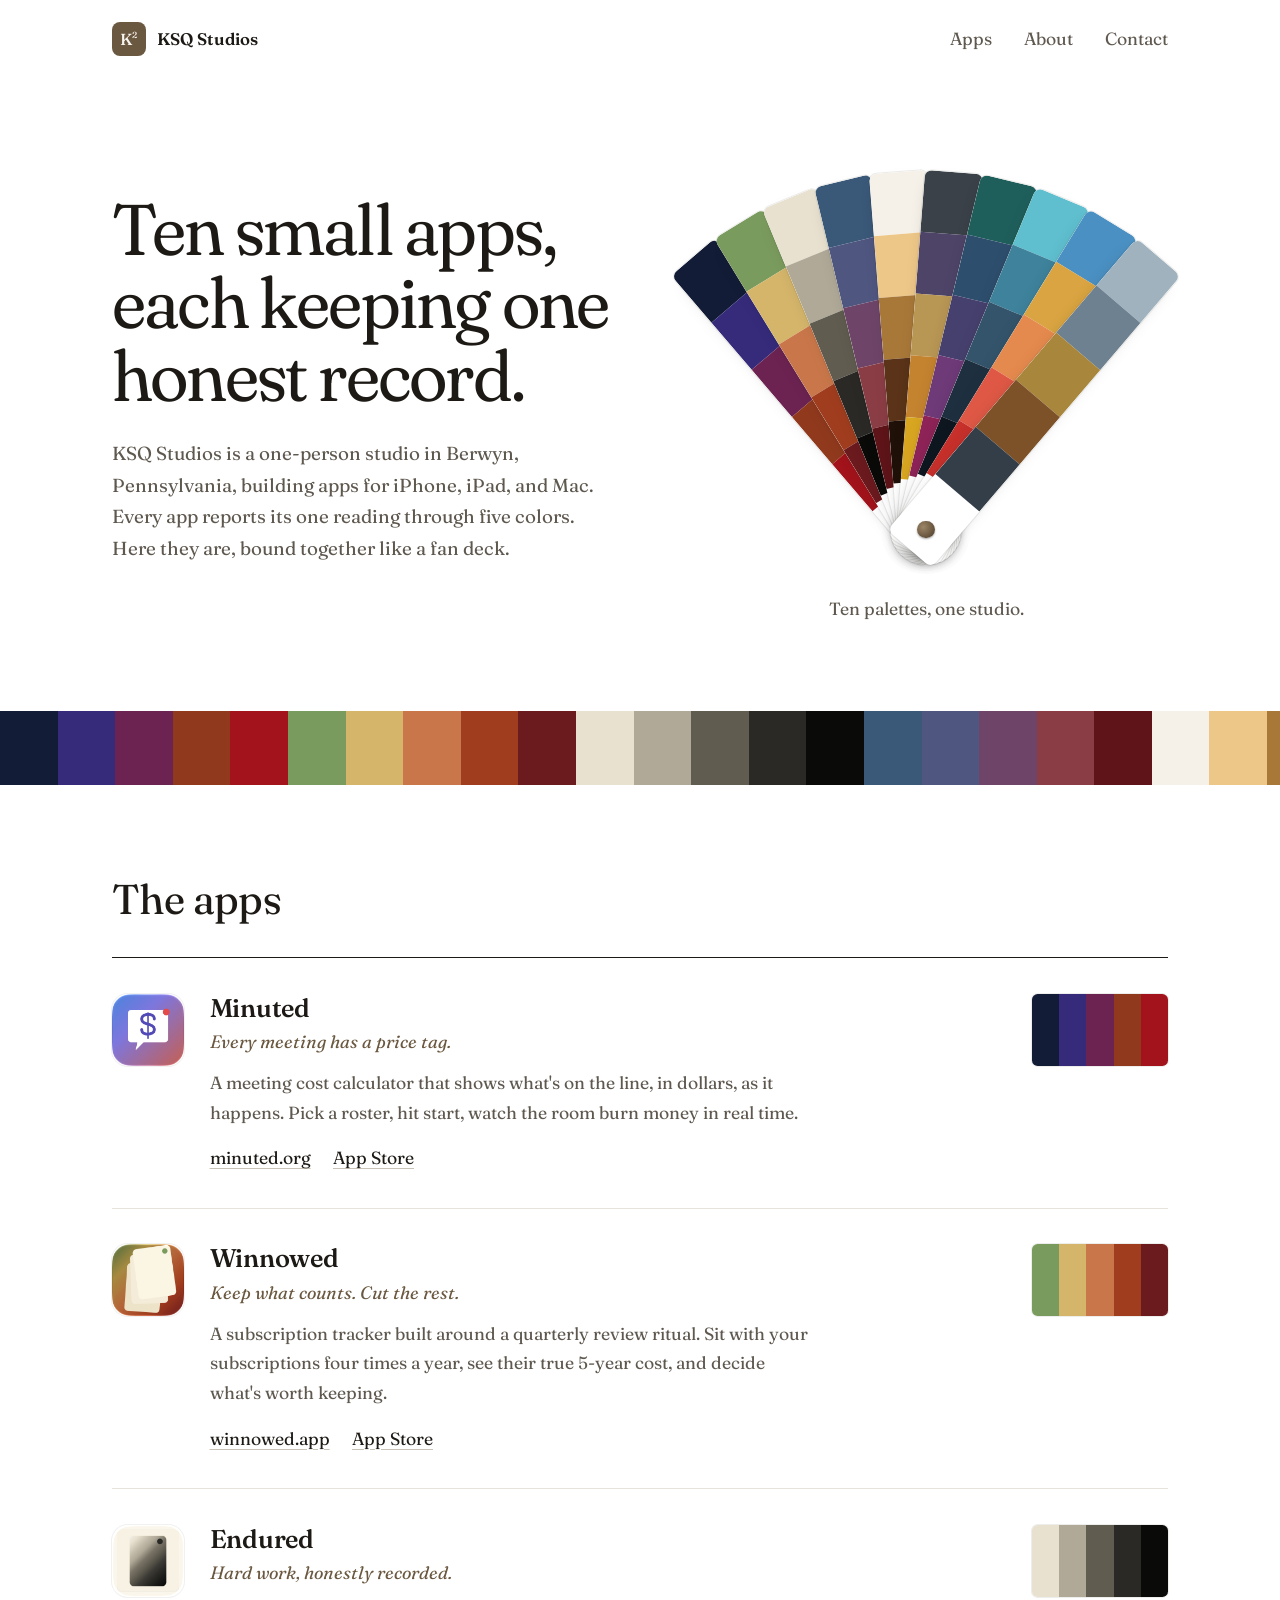
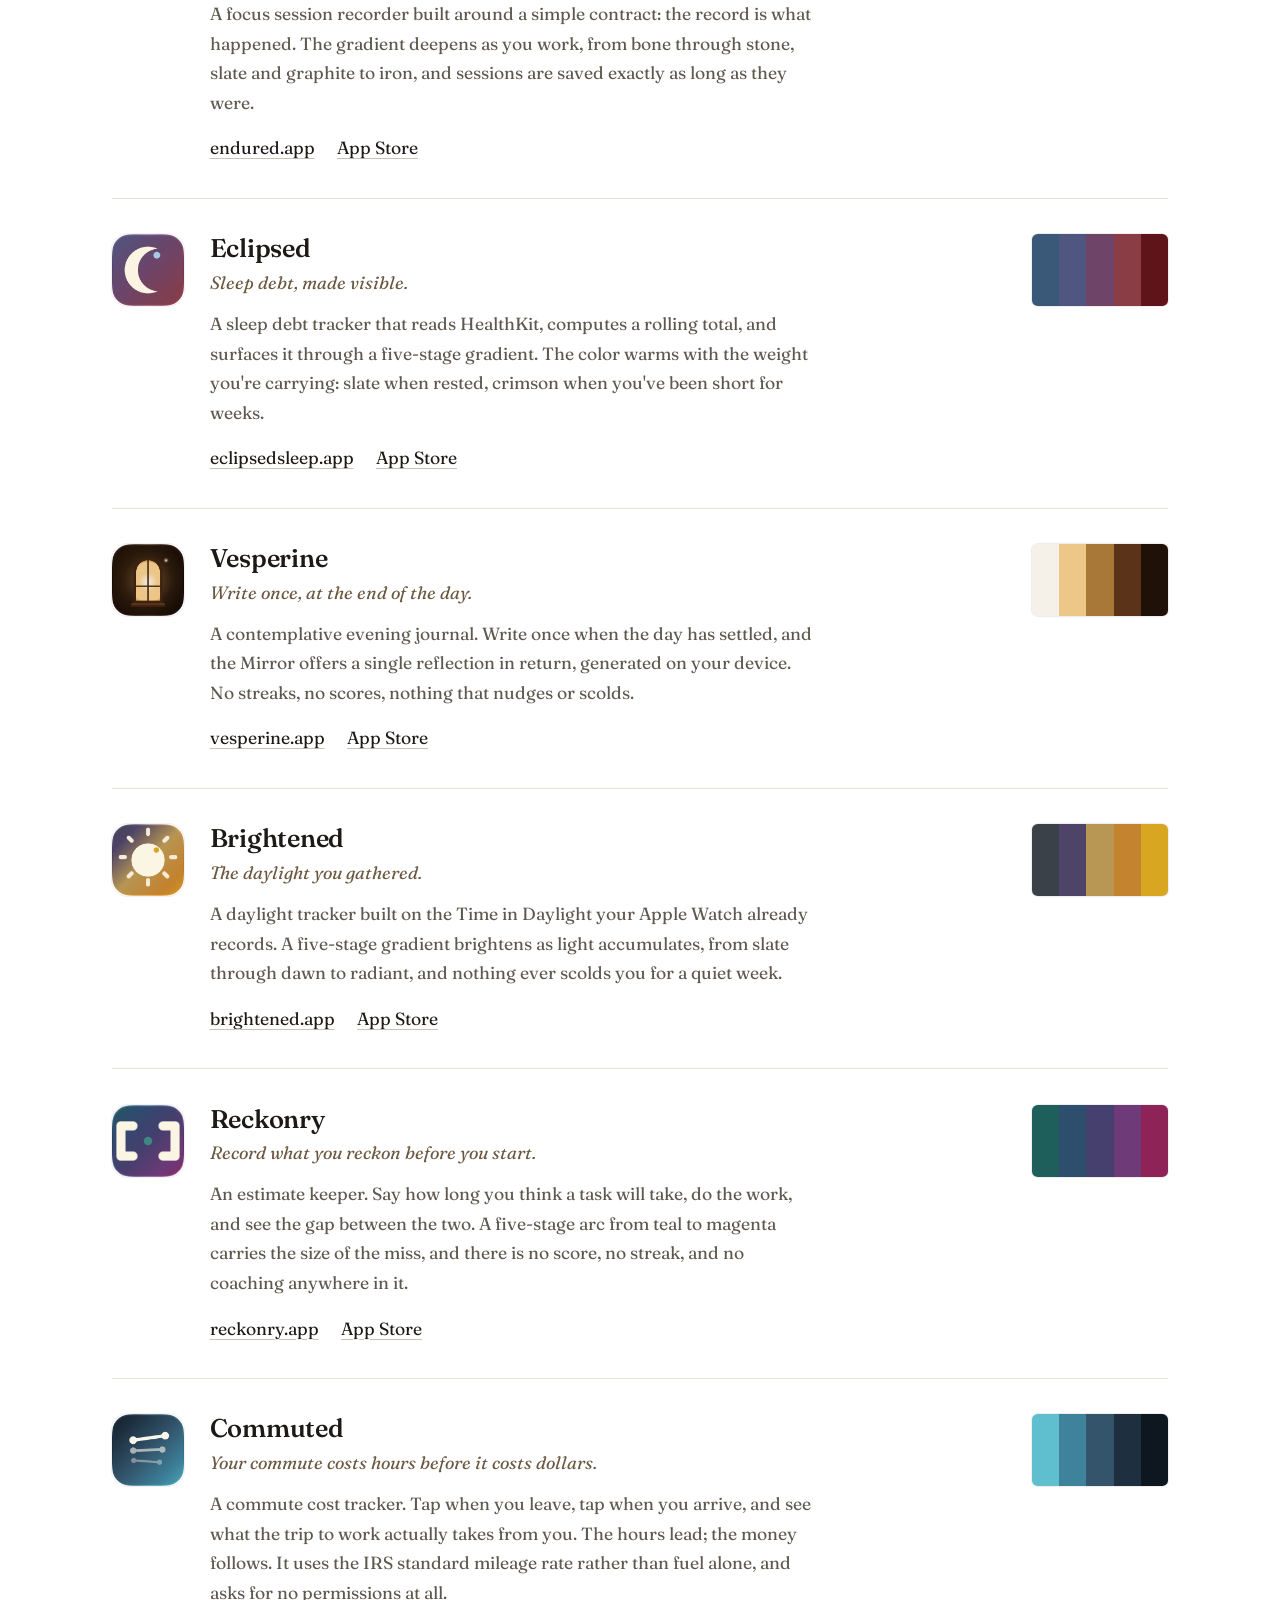
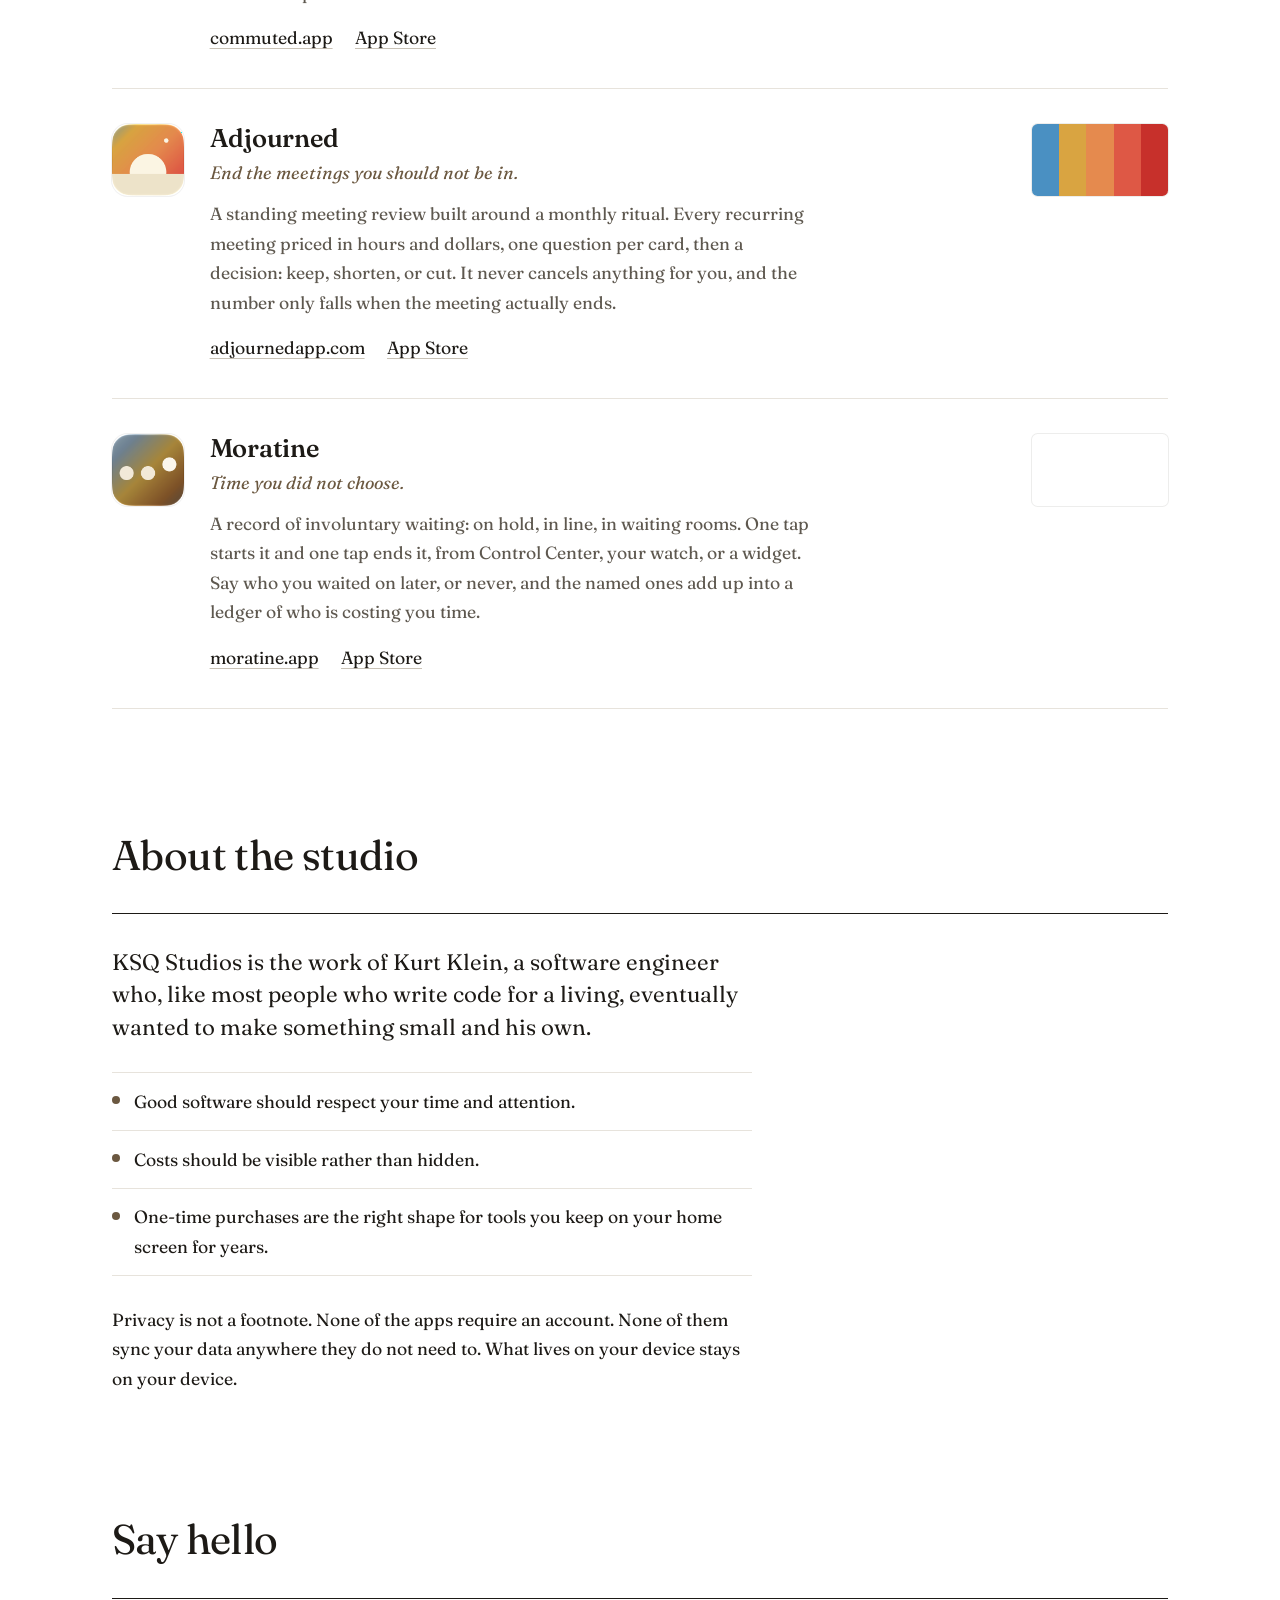
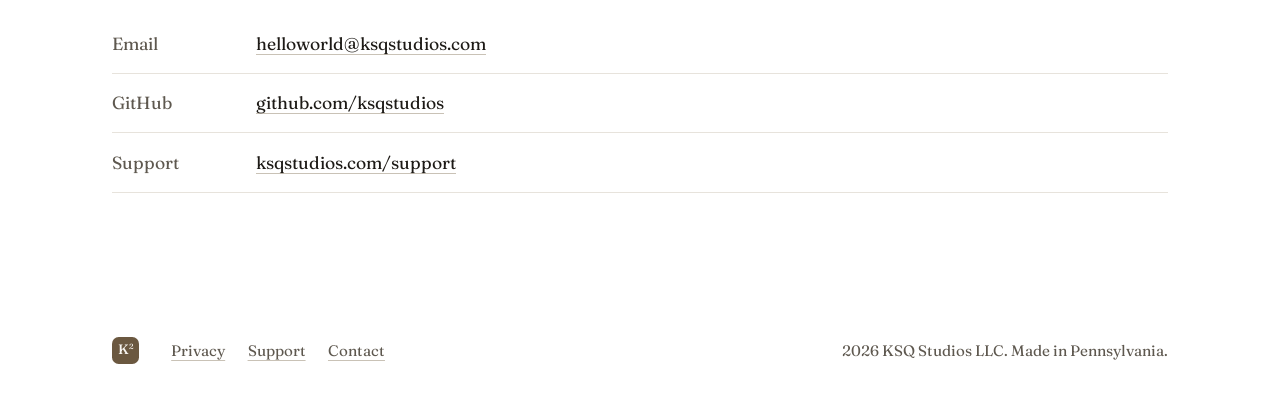
==== commit 922228e4: "Use Minuted's dark-mode palette on the studio site" ====
--- a/index.html
+++ b/index.html
@@ -68,7 +68,7 @@
          it; tap or click to jump to the app. -->
     <div class="deck-wrap">
       <div class="deck" id="deck">
-        <a class="strip" href="#minuted" data-name="Minuted" data-tag="Every meeting has a price tag."><i style="--c:#378add"></i><i style="--c:#5a81dd"></i><i style="--c:#7f77dd"></i><i style="--c:#ab6987"></i><i style="--c:#d85a30"></i><b>Minuted</b></a>
+        <a class="strip" href="#minuted" data-name="Minuted" data-tag="Every meeting has a price tag."><i style="--c:#131c36"></i><i style="--c:#352b7a"></i><i style="--c:#6c2351"></i><i style="--c:#90391d"></i><i style="--c:#a2131b"></i><b>Minuted</b></a>
         <a class="strip" href="#winnowed" data-name="Winnowed" data-tag="Keep what counts. Cut the rest."><i style="--c:#7a9b5e"></i><i style="--c:#d4b56a"></i><i style="--c:#c9774a"></i><i style="--c:#a03d1e"></i><i style="--c:#6b1a1e"></i><b>Winnowed</b></a>
         <a class="strip" href="#endured" data-name="Endured" data-tag="Hard work, honestly recorded."><i style="--c:#e8e1d0"></i><i style="--c:#b0a998"></i><i style="--c:#605c50"></i><i style="--c:#2a2926"></i><i style="--c:#0a0a09"></i><b>Endured</b></a>
         <a class="strip" href="#eclipsed" data-name="Eclipsed" data-tag="Sleep debt, made visible."><i style="--c:#3a5878"></i><i style="--c:#4f5680"></i><i style="--c:#6e4569"></i><i style="--c:#8b3d45"></i><i style="--c:#5e1418"></i><b>Eclipsed</b></a>
@@ -86,12 +86,12 @@
   </div>
 
   <!-- All fifty colors in one band, sliding sideways as the page scrolls. -->
-  <div class="spectrum" aria-hidden="true"><div class="spectrum-track" id="spectrum"><i style="--c:#378add"></i><i style="--c:#5a81dd"></i><i style="--c:#7f77dd"></i><i style="--c:#ab6987"></i><i style="--c:#d85a30"></i><i style="--c:#7a9b5e"></i><i style="--c:#d4b56a"></i><i style="--c:#c9774a"></i><i style="--c:#a03d1e"></i><i style="--c:#6b1a1e"></i><i style="--c:#e8e1d0"></i><i style="--c:#b0a998"></i><i style="--c:#605c50"></i><i style="--c:#2a2926"></i><i style="--c:#0a0a09"></i><i style="--c:#3a5878"></i><i style="--c:#4f5680"></i><i style="--c:#6e4569"></i><i style="--c:#8b3d45"></i><i style="--c:#5e1418"></i><i style="--c:#f5f1e8"></i><i style="--c:#edc788"></i><i style="--c:#a87838"></i><i style="--c:#5a3318"></i><i style="--c:#1f1108"></i><i style="--c:#3a4148"></i><i style="--c:#4e4468"></i><i style="--c:#b89654"></i><i style="--c:#c4832f"></i><i style="--c:#d9a621"></i><i style="--c:#1f5f5b"></i><i style="--c:#2e4e6e"></i><i style="--c:#46406e"></i><i style="--c:#6e3a78"></i><i style="--c:#8e2358"></i><i style="--c:#5fbfcf"></i><i style="--c:#3e829b"></i><i style="--c:#33546b"></i><i style="--c:#1e3040"></i><i style="--c:#0e1620"></i><i style="--c:#4a90c2"></i><i style="--c:#d9a441"></i><i style="--c:#e58a4e"></i><i style="--c:#de5845"></i><i style="--c:#c7302b"></i><i style="--c:#9fb2be"></i><i style="--c:#6e8191"></i><i style="--c:#a8863b"></i><i style="--c:#7e5228"></i><i style="--c:#343e49"></i><i style="--c:#378add"></i><i style="--c:#5a81dd"></i><i style="--c:#7f77dd"></i><i style="--c:#ab6987"></i><i style="--c:#d85a30"></i><i style="--c:#7a9b5e"></i><i style="--c:#d4b56a"></i><i style="--c:#c9774a"></i><i style="--c:#a03d1e"></i><i style="--c:#6b1a1e"></i><i style="--c:#e8e1d0"></i><i style="--c:#b0a998"></i><i style="--c:#605c50"></i><i style="--c:#2a2926"></i><i style="--c:#0a0a09"></i><i style="--c:#3a5878"></i><i style="--c:#4f5680"></i><i style="--c:#6e4569"></i><i style="--c:#8b3d45"></i><i style="--c:#5e1418"></i><i style="--c:#f5f1e8"></i><i style="--c:#edc788"></i><i style="--c:#a87838"></i><i style="--c:#5a3318"></i><i style="--c:#1f1108"></i><i style="--c:#3a4148"></i><i style="--c:#4e4468"></i><i style="--c:#b89654"></i><i style="--c:#c4832f"></i><i style="--c:#d9a621"></i><i style="--c:#1f5f5b"></i><i style="--c:#2e4e6e"></i><i style="--c:#46406e"></i><i style="--c:#6e3a78"></i><i style="--c:#8e2358"></i><i style="--c:#5fbfcf"></i><i style="--c:#3e829b"></i><i style="--c:#33546b"></i><i style="--c:#1e3040"></i><i style="--c:#0e1620"></i><i style="--c:#4a90c2"></i><i style="--c:#d9a441"></i><i style="--c:#e58a4e"></i><i style="--c:#de5845"></i><i style="--c:#c7302b"></i><i style="--c:#9fb2be"></i><i style="--c:#6e8191"></i><i style="--c:#a8863b"></i><i style="--c:#7e5228"></i><i style="--c:#343e49"></i></div></div>
+  <div class="spectrum" aria-hidden="true"><div class="spectrum-track" id="spectrum"><i style="--c:#131c36"></i><i style="--c:#352b7a"></i><i style="--c:#6c2351"></i><i style="--c:#90391d"></i><i style="--c:#a2131b"></i><i style="--c:#7a9b5e"></i><i style="--c:#d4b56a"></i><i style="--c:#c9774a"></i><i style="--c:#a03d1e"></i><i style="--c:#6b1a1e"></i><i style="--c:#e8e1d0"></i><i style="--c:#b0a998"></i><i style="--c:#605c50"></i><i style="--c:#2a2926"></i><i style="--c:#0a0a09"></i><i style="--c:#3a5878"></i><i style="--c:#4f5680"></i><i style="--c:#6e4569"></i><i style="--c:#8b3d45"></i><i style="--c:#5e1418"></i><i style="--c:#f5f1e8"></i><i style="--c:#edc788"></i><i style="--c:#a87838"></i><i style="--c:#5a3318"></i><i style="--c:#1f1108"></i><i style="--c:#3a4148"></i><i style="--c:#4e4468"></i><i style="--c:#b89654"></i><i style="--c:#c4832f"></i><i style="--c:#d9a621"></i><i style="--c:#1f5f5b"></i><i style="--c:#2e4e6e"></i><i style="--c:#46406e"></i><i style="--c:#6e3a78"></i><i style="--c:#8e2358"></i><i style="--c:#5fbfcf"></i><i style="--c:#3e829b"></i><i style="--c:#33546b"></i><i style="--c:#1e3040"></i><i style="--c:#0e1620"></i><i style="--c:#4a90c2"></i><i style="--c:#d9a441"></i><i style="--c:#e58a4e"></i><i style="--c:#de5845"></i><i style="--c:#c7302b"></i><i style="--c:#9fb2be"></i><i style="--c:#6e8191"></i><i style="--c:#a8863b"></i><i style="--c:#7e5228"></i><i style="--c:#343e49"></i><i style="--c:#131c36"></i><i style="--c:#352b7a"></i><i style="--c:#6c2351"></i><i style="--c:#90391d"></i><i style="--c:#a2131b"></i><i style="--c:#7a9b5e"></i><i style="--c:#d4b56a"></i><i style="--c:#c9774a"></i><i style="--c:#a03d1e"></i><i style="--c:#6b1a1e"></i><i style="--c:#e8e1d0"></i><i style="--c:#b0a998"></i><i style="--c:#605c50"></i><i style="--c:#2a2926"></i><i style="--c:#0a0a09"></i><i style="--c:#3a5878"></i><i style="--c:#4f5680"></i><i style="--c:#6e4569"></i><i style="--c:#8b3d45"></i><i style="--c:#5e1418"></i><i style="--c:#f5f1e8"></i><i style="--c:#edc788"></i><i style="--c:#a87838"></i><i style="--c:#5a3318"></i><i style="--c:#1f1108"></i><i style="--c:#3a4148"></i><i style="--c:#4e4468"></i><i style="--c:#b89654"></i><i style="--c:#c4832f"></i><i style="--c:#d9a621"></i><i style="--c:#1f5f5b"></i><i style="--c:#2e4e6e"></i><i style="--c:#46406e"></i><i style="--c:#6e3a78"></i><i style="--c:#8e2358"></i><i style="--c:#5fbfcf"></i><i style="--c:#3e829b"></i><i style="--c:#33546b"></i><i style="--c:#1e3040"></i><i style="--c:#0e1620"></i><i style="--c:#4a90c2"></i><i style="--c:#d9a441"></i><i style="--c:#e58a4e"></i><i style="--c:#de5845"></i><i style="--c:#c7302b"></i><i style="--c:#9fb2be"></i><i style="--c:#6e8191"></i><i style="--c:#a8863b"></i><i style="--c:#7e5228"></i><i style="--c:#343e49"></i></div></div>
 
   <section class="apps" id="apps" aria-labelledby="apps-heading">
     <h2 id="apps-heading">The apps</h2>
 
-    <article class="app" id="minuted" style="--s1:#378add;--s2:#5a81dd;--s3:#7f77dd;--s4:#ab6987;--s5:#d85a30">
+    <article class="app" id="minuted" style="--s1:#131c36;--s2:#352b7a;--s3:#6c2351;--s4:#90391d;--s5:#a2131b">
       <img class="icon" src="/images/minuted-icon.png" alt="" width="72" height="72" loading="lazy">
       <div class="app-text">
         <h3>Minuted</h3>
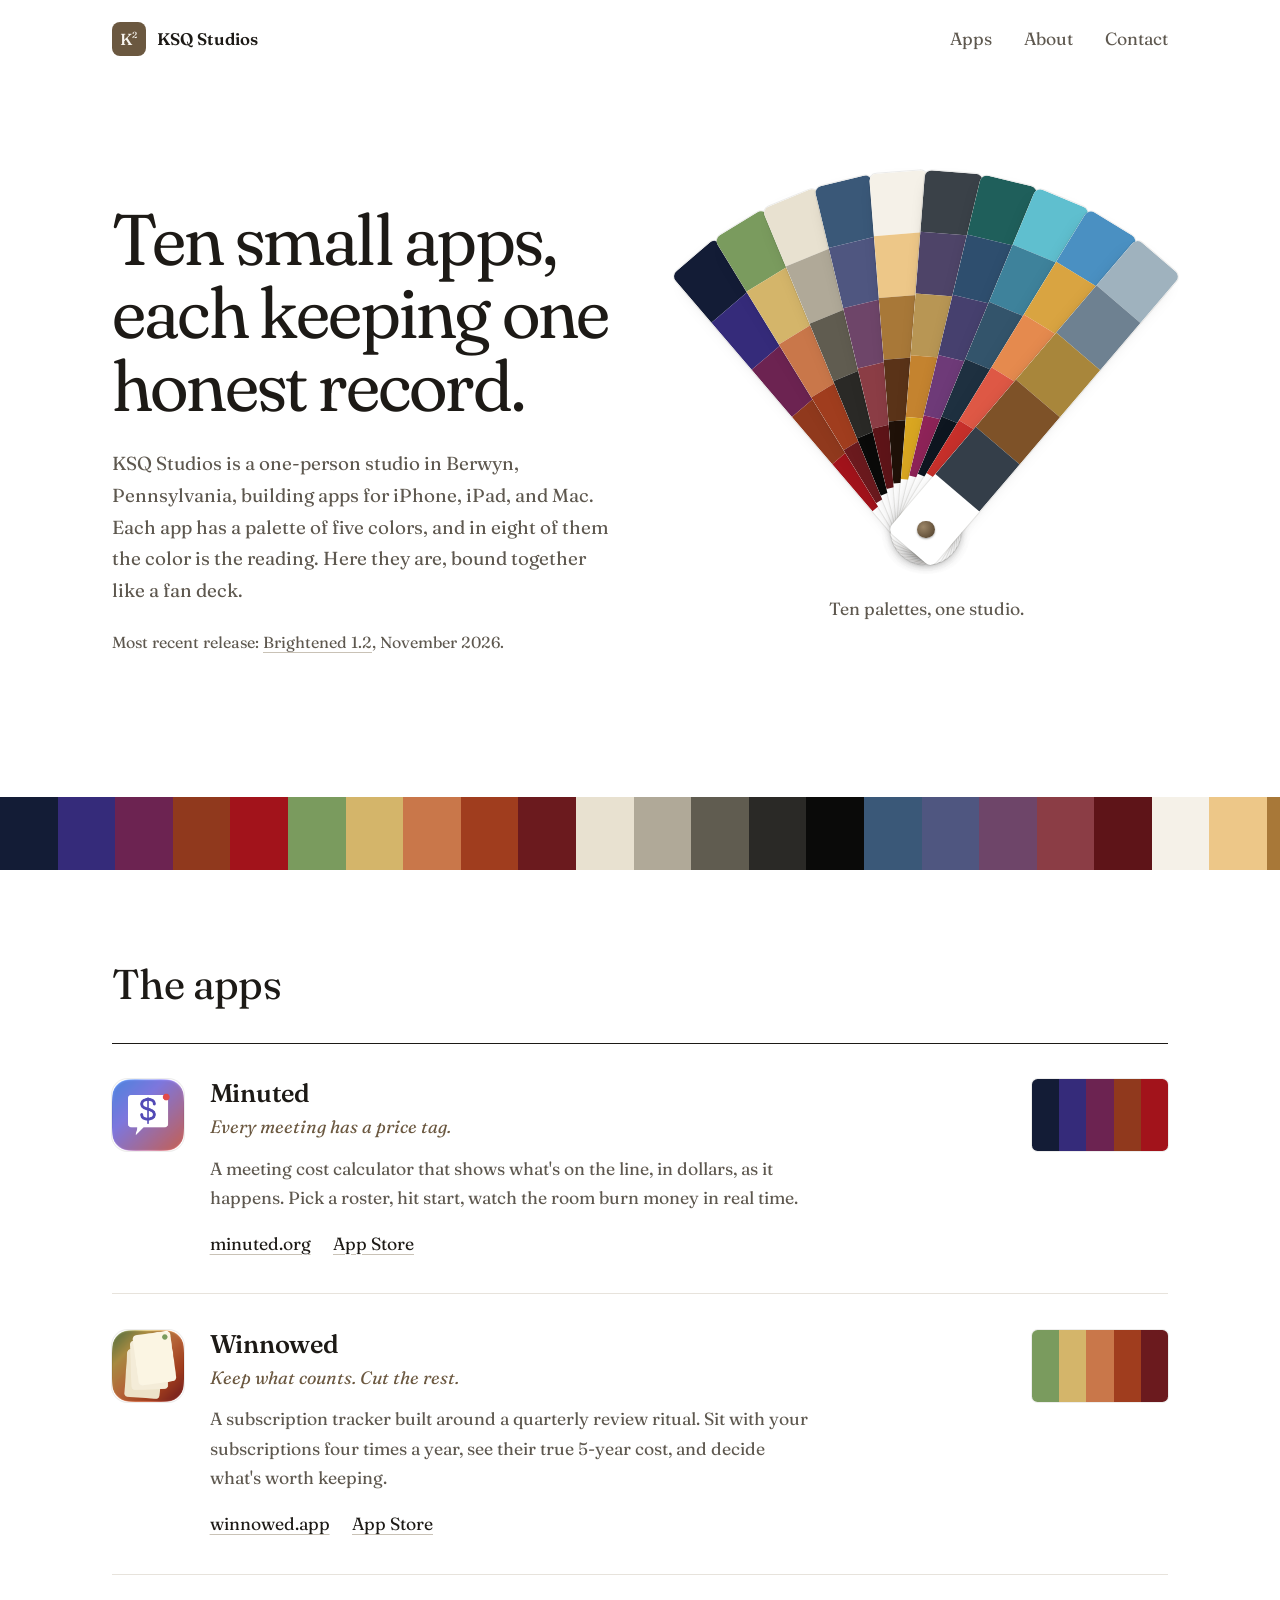
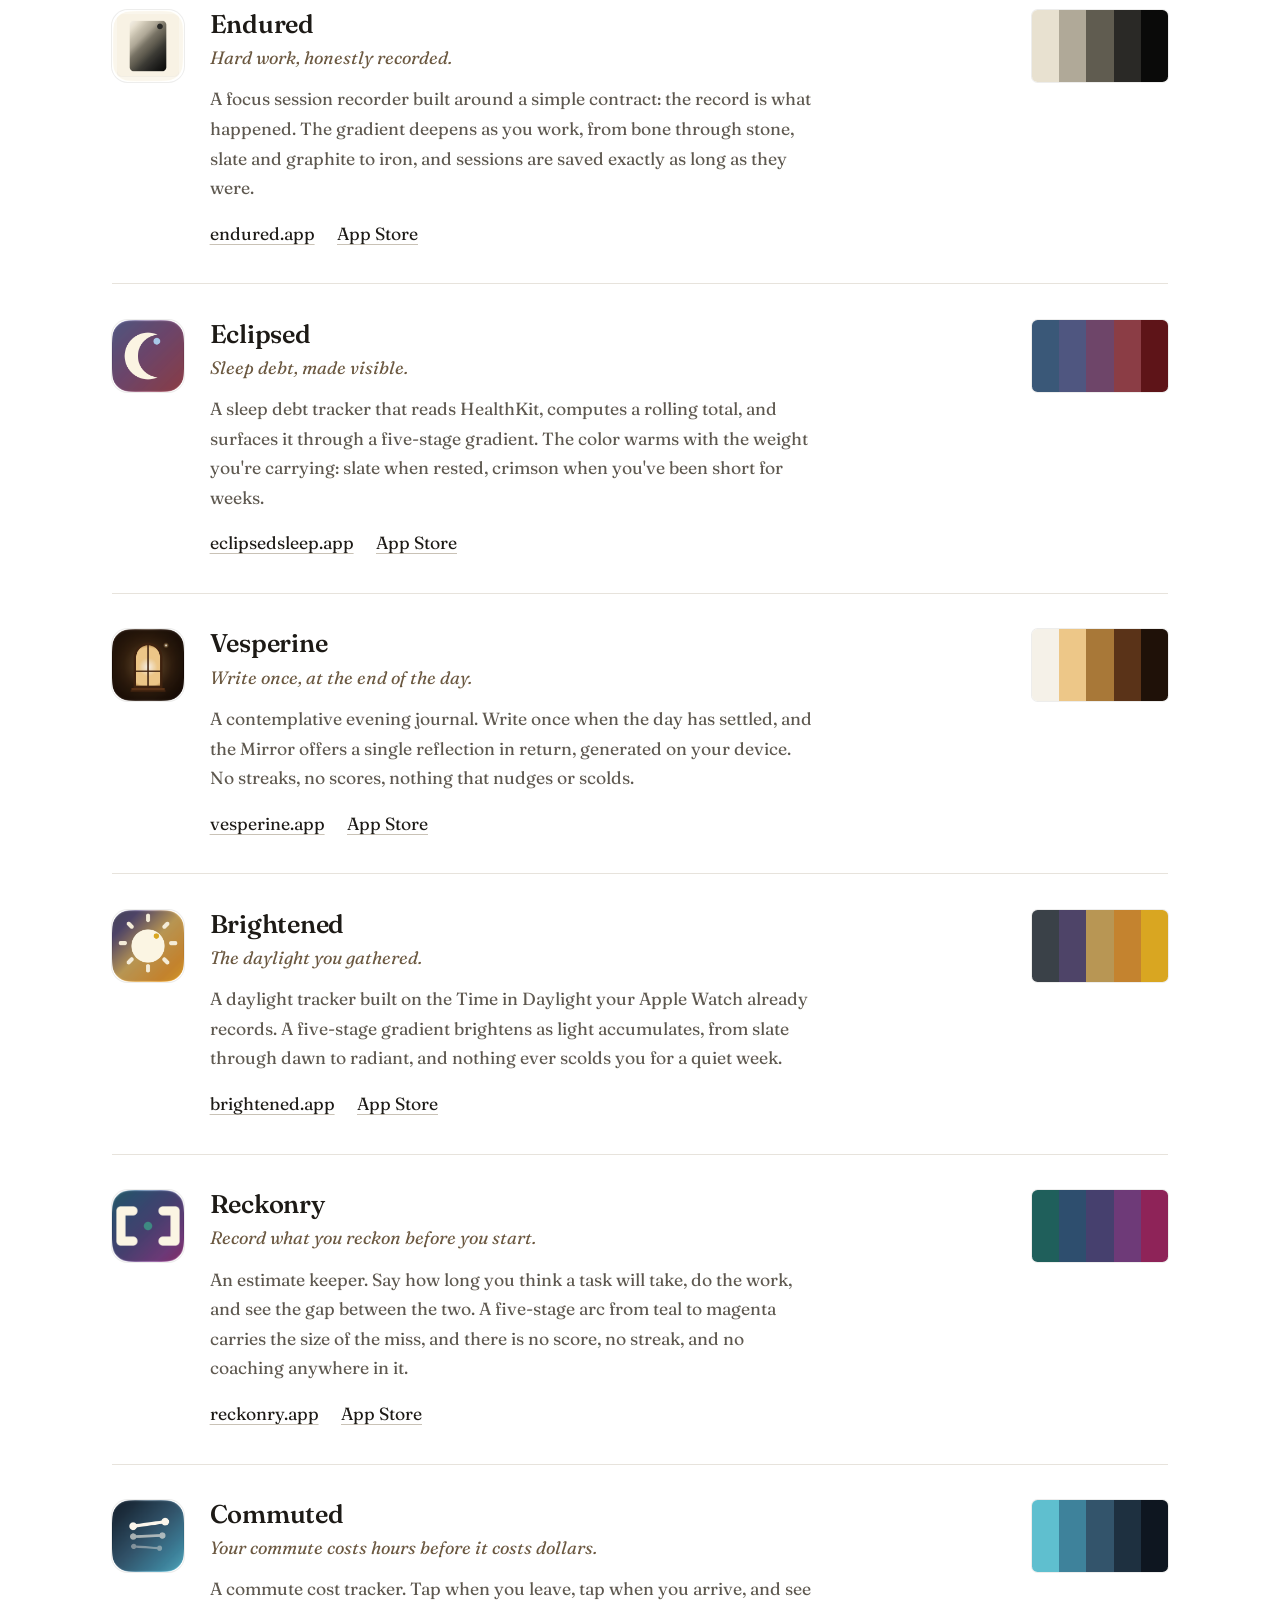
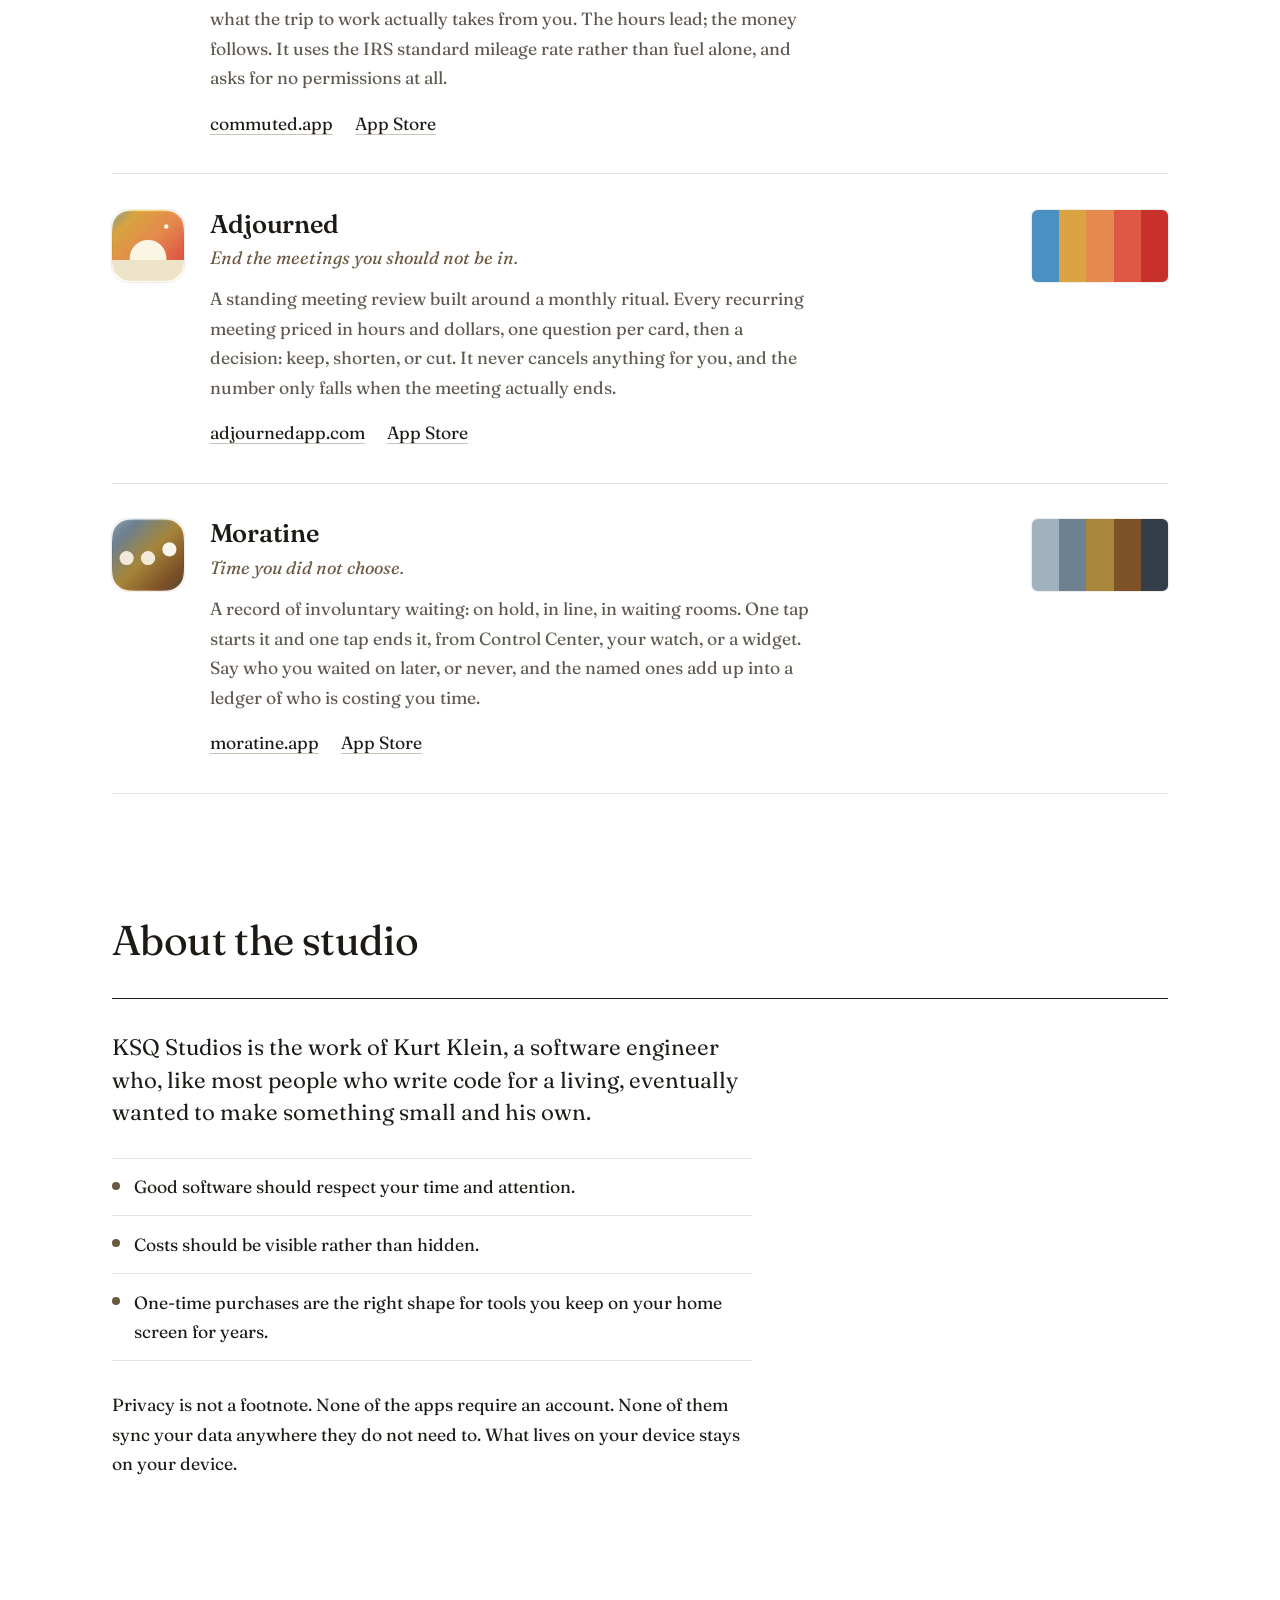
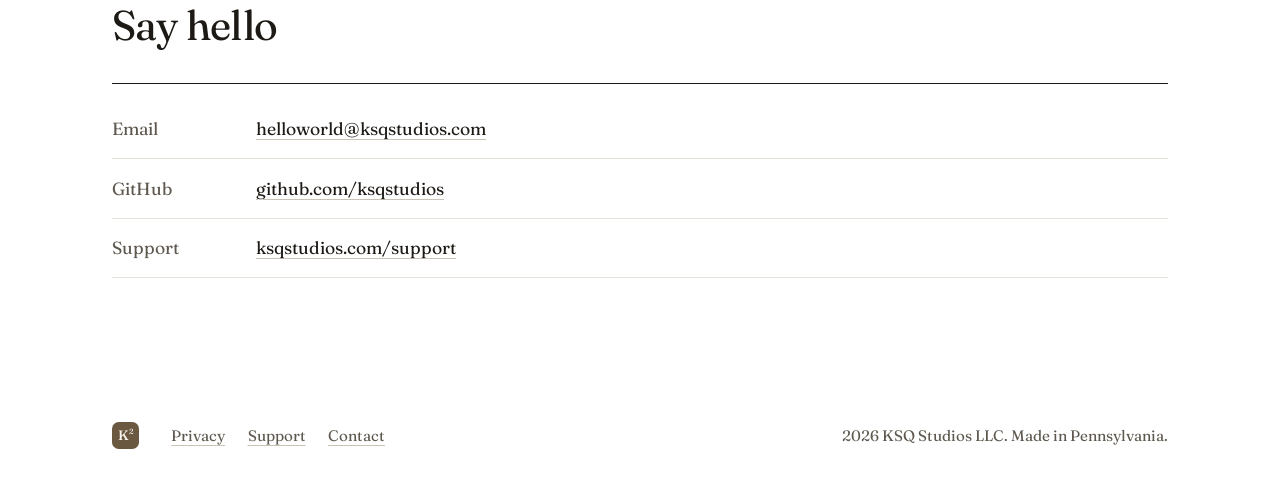
==== commit 43e0bde7: "Printed chips, unfolding cards, night mode, latest release, and the riffle" ====
--- a/index.html
+++ b/index.html
@@ -14,7 +14,8 @@
 <meta property="og:image:height" content="630">
 <meta name="twitter:card" content="summary_large_image">
 <meta name="twitter:image" content="https://ksqstudios.com/og-image.png">
-<meta name="theme-color" content="#ffffff">
+<meta name="theme-color" content="#ffffff" media="(prefers-color-scheme: light)">
+<meta name="theme-color" content="#1d1813" media="(prefers-color-scheme: dark)">
 <link rel="canonical" href="https://ksqstudios.com">
 <link rel="icon" type="image/x-icon" href="/favicon.ico">
 <link rel="icon" type="image/png" href="/favicon.png">
@@ -57,9 +58,12 @@
       <h1 id="headline">Ten small apps, each keeping one honest record.</h1>
       <p class="lede">
         KSQ Studios is a one-person studio in Berwyn, Pennsylvania, building
-        apps for iPhone, iPad, and Mac. Every app reports its one reading
-        through five colors. Here they are, bound together like a fan deck.
+        apps for iPhone, iPad, and Mac. Each app has a palette of five
+        colors, and in eight of them the color is the reading. Here they are,
+        bound together like a fan deck.
       </p>
+      <!-- Update by hand with each release. -->
+      <p class="latest">Most recent release: <a href="https://brightened.app">Brightened 1.2</a>, November 2026.</p>
     </div>
 
     <!-- The fan deck. Each strip is one app's five-stage palette, from its
@@ -78,9 +82,9 @@
         <a class="strip" href="#commuted" data-name="Commuted" data-tag="Your commute costs hours before it costs dollars."><i style="--c:#5fbfcf"></i><i style="--c:#3e829b"></i><i style="--c:#33546b"></i><i style="--c:#1e3040"></i><i style="--c:#0e1620"></i><b>Commuted</b></a>
         <a class="strip" href="#adjourned" data-name="Adjourned" data-tag="End the meetings you should not be in."><i style="--c:#4a90c2"></i><i style="--c:#d9a441"></i><i style="--c:#e58a4e"></i><i style="--c:#de5845"></i><i style="--c:#c7302b"></i><b>Adjourned</b></a>
         <a class="strip" href="#moratine" data-name="Moratine" data-tag="Time you did not choose."><i style="--c:#9fb2be"></i><i style="--c:#6e8191"></i><i style="--c:#a8863b"></i><i style="--c:#7e5228"></i><i style="--c:#343e49"></i><b>Moratine</b></a>
-        <span class="rivet" aria-hidden="true"></span>
-      </div>
-      <p class="deck-caption" id="deck-caption" aria-live="polite">Ten palettes, one studio.</p>
+        <button class="rivet" type="button" id="rivet" aria-label="Riffle the deck" title="Riffle the deck"></button>
+      </div>
+      <div class="deck-caption" id="deck-caption" aria-live="polite"><p class="rest">Ten palettes, one studio.</p></div>
     </div>
   </section>
   </div>
@@ -232,6 +236,279 @@
     </dl>
   </section>
 
+  <!-- A strip, unfolded: opened from the deck in place of jumping down the
+       page. Filled from the app's row in the list and the stage data below. -->
+  <dialog class="card" id="card" aria-labelledby="card-name">
+    <div class="card-inner">
+      <img class="card-shot" id="card-shot" src="" alt="" width="600" height="800">
+      <div class="card-text">
+        <h2 id="card-name"></h2>
+        <p class="tag" id="card-tag"></p>
+        <p class="desc" id="card-desc"></p>
+        <p class="card-measure" id="card-measure"></p>
+        <ol class="stages" id="card-stages"></ol>
+        <p class="links" id="card-links"></p>
+      </div>
+      <button class="card-close" type="button" id="card-close">Close</button>
+    </div>
+  </dialog>
+
+  <!-- Stage names and thresholds, taken from each app's own palette code. -->
+  <script type="application/json" id="stage-data">
+{
+ "minuted": {
+  "measure": "What the meeting has cost so far",
+  "stages": [
+   [
+    "Midnight",
+    "Under $50"
+   ],
+   [
+    "Indigo",
+    "$50 to $250"
+   ],
+   [
+    "Burgundy",
+    "$250 to $750"
+   ],
+   [
+    "Umber",
+    "$750 to $2,000"
+   ],
+   [
+    "Crimson",
+    "$2,000 and up"
+   ]
+  ]
+ },
+ "winnowed": {
+  "measure": "One subscription's five-year cost",
+  "stages": [
+   [
+    "Sage",
+    "Under $250"
+   ],
+   [
+    "Wheat",
+    "$250 to $750"
+   ],
+   [
+    "Terracotta",
+    "$750 to $2,000"
+   ],
+   [
+    "Rust",
+    "$2,000 to $6,000"
+   ],
+   [
+    "Burgundy",
+    "$6,000 and up"
+   ]
+  ]
+ },
+ "endured": {
+  "measure": "How long the session has run",
+  "stages": [
+   [
+    "Bone",
+    "0 to 10 min"
+   ],
+   [
+    "Stone",
+    "10 to 25 min"
+   ],
+   [
+    "Slate",
+    "25 to 50 min"
+   ],
+   [
+    "Graphite",
+    "50 to 90 min"
+   ],
+   [
+    "Iron",
+    "90 min and up"
+   ]
+  ]
+ },
+ "eclipsed": {
+  "measure": "Sleep debt over the last 14 nights",
+  "stages": [
+   [
+    "Slate",
+    "Under 2 hours"
+   ],
+   [
+    "Mist",
+    "2 to 5 hours"
+   ],
+   [
+    "Plum",
+    "5 to 10 hours"
+   ],
+   [
+    "Rust",
+    "10 to 20 hours"
+   ],
+   [
+    "Crimson",
+    "20 hours and up"
+   ]
+  ]
+ },
+ "vesperine": {
+  "measure": "Ivory, honey, amber, bronze, coal: the light of a single candle. There's nothing to measure in an evening's writing.",
+  "stages": [
+   [
+    "Ivory",
+    ""
+   ],
+   [
+    "Honey",
+    ""
+   ],
+   [
+    "Amber",
+    ""
+   ],
+   [
+    "Bronze",
+    ""
+   ],
+   [
+    "Coal",
+    ""
+   ]
+  ]
+ },
+ "brightened": {
+  "measure": "Daylight this week, against your daily goal",
+  "stages": [
+   [
+    "Slate",
+    "Under 25% of goal"
+   ],
+   [
+    "Dusk",
+    "25% to 50%"
+   ],
+   [
+    "Dawn",
+    "50% to 75%"
+   ],
+   [
+    "Amber",
+    "75% to 100%"
+   ],
+   [
+    "Radiant",
+    "At or above goal"
+   ]
+  ]
+ },
+ "reckonry": {
+  "measure": "How far the work ran from the estimate",
+  "stages": [
+   [
+    "Teal",
+    "Within 10%"
+   ],
+   [
+    "Petrol",
+    "10% to 25%"
+   ],
+   [
+    "Indigo",
+    "25% to 50%"
+   ],
+   [
+    "Violet",
+    "50% to 100%"
+   ],
+   [
+    "Magenta",
+    "Beyond 100%"
+   ]
+  ]
+ },
+ "commuted": {
+  "measure": "Asphalt to signal, the colors of the road at first light. Commuted's total only climbs, so its color stays put.",
+  "stages": [
+   [
+    "Signal",
+    ""
+   ],
+   [
+    "Channel",
+    ""
+   ],
+   [
+    "Steel",
+    ""
+   ],
+   [
+    "Slate",
+    ""
+   ],
+   [
+    "Asphalt",
+    ""
+   ]
+  ]
+ },
+ "adjourned": {
+  "measure": "Standing meetings, in hours a week",
+  "stages": [
+   [
+    "Sky",
+    "Under 2 hr"
+   ],
+   [
+    "Golden",
+    "2 to 5 hr"
+   ],
+   [
+    "Apricot",
+    "5 to 10 hr"
+   ],
+   [
+    "Coral",
+    "10 to 20 hr"
+   ],
+   [
+    "Vermilion",
+    "20 hr and up"
+   ]
+  ]
+ },
+ "moratine": {
+  "measure": "Time spent waiting this month",
+  "stages": [
+   [
+    "Mist",
+    "Under 1 hour"
+   ],
+   [
+    "Pewter",
+    "1 to 3 hours"
+   ],
+   [
+    "Ochre",
+    "3 to 8 hours"
+   ],
+   [
+    "Umber",
+    "8 to 20 hours"
+   ],
+   [
+    "Leaden",
+    "20 hours and up"
+   ]
+  ]
+ }
+}
+  </script>
+
 </main>
 
 <footer class="foot">
--- a/styles.css
+++ b/styles.css
@@ -12,7 +12,13 @@
 */
 
 :root {
+  color-scheme: light dark;
   --paper: #ffffff;
+  --foot: #ffffff;
+  --body-ink: #3a352f;
+  --underline: #c9c2b6;
+  --edge: rgba(29, 26, 22, 0.08);
+  --drop: rgba(29, 26, 22, 0.35);
   --ink: #1d1a16;
   --soft: #5e584f;
   --rule: #e7e3dc;
@@ -44,7 +50,7 @@
 
 img { max-width: 100%; height: auto; display: block; }
 
-a { color: inherit; text-decoration-color: #c9c2b6; text-decoration-thickness: 1px; text-underline-offset: 0.24em; }
+a { color: inherit; text-decoration-color: var(--underline); text-decoration-thickness: 1px; text-underline-offset: 0.24em; }
 a:hover { text-decoration-color: var(--brown); }
 
 :focus-visible { outline: 2px solid var(--brown); outline-offset: 3px; border-radius: 3px; }
@@ -100,9 +106,9 @@
 
 /* The page takes a pale wash of whichever palette is pulled out of the
    deck, so it answers the strip under your pointer. */
-html { --tint: #ffffff; }
+html { --tint: var(--paper); }
 body {
-  background: color-mix(in oklab, var(--tint) 10%, #ffffff);
+  background: color-mix(in oklab, var(--tint) 10%, var(--paper));
   transition: background-color 0.7s ease;
 }
 
@@ -175,8 +181,8 @@
   grid-template-rows: repeat(5, 1fr) 4.6rem;
   border-radius: 0.45rem;
   overflow: hidden;
-  background: var(--paper);
-  box-shadow: 0 0 0 1px rgba(29, 26, 22, 0.08), 0 6px 18px -10px rgba(29, 26, 22, 0.35);
+  background: var(--foot);
+  box-shadow: 0 0 0 1px var(--edge), 0 6px 18px -10px var(--drop);
   transform-origin: 50% calc(100% - 1.6rem);
   transform:
     rotate(calc((var(--i) - 4.5) * var(--spread) * var(--open)))
@@ -215,20 +221,17 @@
   bottom: calc(1.2rem + 1.6rem - 0.55rem);
   width: 1.1rem;
   height: 1.1rem;
+  padding: 0;
+  border: 0;
   border-radius: 50%;
   background: radial-gradient(circle at 35% 35%, #9c8668, var(--brown) 60%, #4a3c2a);
   box-shadow: 0 1px 2px rgba(0, 0, 0, 0.35);
   z-index: 30;
-  pointer-events: none;
-}
-
-.deck-caption {
-  margin: 0;
-  min-height: 1.7em;
-  text-align: center;
-  color: var(--soft);
-}
-.deck-caption b { color: var(--ink); font-weight: 600; }
+  cursor: pointer;
+}
+/* A larger target than the rivet itself, without changing how it looks. */
+.rivet::after { content: ""; position: absolute; inset: -0.7rem; border-radius: 50%; }
+
 
 /* ---------- Spectrum ---------- */
 
@@ -249,8 +252,9 @@
 .spectrum-track i { display: block; width: clamp(2.6rem, 4.5vw, 4rem); background: var(--c); }
 
 @media (prefers-reduced-motion: reduce) {
-  .strip, .deck.is-live .strip, .hero h1 .w, .chip i, body { transition: none !important; }
+  .strip, .deck.is-live .strip, .hero h1 .w, .chip i, body, .printed li { transition: none !important; }
   .hero h1 .w { opacity: 1; transform: none; }
+  .printed li { animation: none; opacity: 1; transform: none; }
 }
 
 /* ---------- Apps ---------- */
@@ -302,7 +306,7 @@
   100% { transform: scaleX(1); opacity: 0; }
 }
 
-.icon { width: 4.5rem; height: 4.5rem; border-radius: 22%; box-shadow: 0 0 0 1px rgba(29, 26, 22, 0.06); }
+.icon { width: 4.5rem; height: 4.5rem; border-radius: 22%; box-shadow: 0 0 0 1px var(--edge); }
 
 .app h3 { font-size: 1.6rem; font-weight: 560; letter-spacing: -0.01em; line-height: 1.15; }
 .tag { margin: 0.25rem 0 0.7rem; font-style: italic; color: var(--brown); font-size: 1.12rem; }
@@ -317,7 +321,7 @@
   height: 4.5rem;
   border-radius: 0.35rem;
   overflow: hidden;
-  box-shadow: 0 0 0 1px rgba(29, 26, 22, 0.08);
+  box-shadow: 0 0 0 1px var(--edge);
 }
 /* When a row scrolls into view, its five stages fill in from the first to
    the last, the way each app's reading climbs. */
@@ -399,7 +403,7 @@
   letter-spacing: -0.01em;
   margin: 2.4rem 0 0.6rem;
 }
-.doc-body p, .doc-body li { color: #3a352f; }
+.doc-body p, .doc-body li { color: var(--body-ink); }
 .doc-body strong { font-weight: 600; color: var(--ink); }
 
 .signoff { margin-top: 2.6rem; }
@@ -454,6 +458,123 @@
 }
 .foot nav { display: flex; gap: 1.4rem; }
 .foot p { margin: 0 0 0 auto; }
+
+
+/* ---------- Latest release ---------- */
+
+.latest { margin: 1.4rem 0 0; color: var(--soft); font-size: 1rem; }
+
+/* ---------- Printed chip, under the deck ---------- */
+
+/* When a strip is pulled out, the caption prints its five stages the way a
+   paint chip prints its names: swatch, stage name, and the reading it means. */
+.deck-caption { width: 100%; max-width: 34rem; min-height: 7.2rem; text-align: center; color: var(--soft); }
+.deck-caption .rest { margin: 0; }
+.deck-caption .head { margin: 0 0 0.7rem; }
+.deck-caption .head b { color: var(--ink); font-weight: 600; }
+.printed {
+  display: grid;
+  grid-template-columns: repeat(5, minmax(0, 1fr));
+  gap: 0.35rem;
+  margin: 0;
+  padding: 0;
+  list-style: none;
+  text-align: left;
+}
+.printed li { display: grid; gap: 0.25rem; font-size: 0.78rem; line-height: 1.25; }
+.printed .sw { height: 1.3rem; border-radius: 0.2rem; background: var(--c); box-shadow: 0 0 0 1px var(--edge); }
+.printed .nm { color: var(--ink); font-weight: 600; }
+.printed .th { color: var(--soft); }
+.printed li { opacity: 0; transform: translateY(0.3rem); animation: print 0.35s ease forwards; }
+.printed li:nth-child(2) { animation-delay: 0.04s; }
+.printed li:nth-child(3) { animation-delay: 0.08s; }
+.printed li:nth-child(4) { animation-delay: 0.12s; }
+.printed li:nth-child(5) { animation-delay: 0.16s; }
+@keyframes print { to { opacity: 1; transform: none; } }
+
+/* ---------- The unfolded card ---------- */
+
+.card {
+  width: min(56rem, calc(100vw - 2rem));
+  max-height: calc(100vh - 2rem);
+  margin: auto;
+  padding: 0;
+  border: 0;
+  border-radius: 1rem;
+  background: var(--paper);
+  color: var(--ink);
+  box-shadow: 0 30px 80px -30px rgba(0, 0, 0, 0.55), 0 0 0 1px var(--edge);
+  overflow: auto;
+}
+.card::backdrop { background: rgba(20, 16, 12, 0.45); }
+.card-inner {
+  position: relative;
+  display: grid;
+  grid-template-columns: minmax(0, 0.9fr) minmax(0, 1.1fr);
+  min-height: 30rem;
+}
+.card-shot { width: 100%; height: 100%; object-fit: cover; object-position: top; background: var(--s1, #ddd); }
+.card-text { padding: 2.4rem 2.4rem 2rem; border-top: 0.5rem solid transparent; border-image: linear-gradient(90deg, var(--s1), var(--s2), var(--s3), var(--s4), var(--s5)) 1; }
+.card-text h2 { font-size: 2.2rem; font-weight: 520; letter-spacing: -0.015em; line-height: 1.1; }
+.card-measure { margin: 1.4rem 0 0.6rem; color: var(--ink); font-weight: 600; font-size: 1rem; }
+.stages { list-style: none; margin: 0 0 1.4rem; padding: 0; border-top: 1px solid var(--rule); }
+.stages li { display: grid; grid-template-columns: 1.6rem 6.5rem 1fr; gap: 0.7rem; align-items: center; padding: 0.45rem 0; border-bottom: 1px solid var(--rule); font-size: 0.98rem; }
+.stages .sw { width: 1.6rem; height: 1.1rem; border-radius: 0.2rem; background: var(--c); box-shadow: 0 0 0 1px var(--edge); }
+.stages .nm { font-weight: 560; }
+.stages .th { color: var(--soft); }
+.card-close {
+  position: absolute;
+  top: 0.9rem;
+  right: 0.9rem;
+  padding: 0.35rem 0.8rem;
+  border: 1px solid var(--rule);
+  border-radius: 999px;
+  background: var(--paper);
+  color: var(--ink);
+  font: inherit;
+  font-size: 0.92rem;
+  cursor: pointer;
+}
+.card-close:hover { border-color: var(--brown); }
+
+/* The strip grows into the card. Browsers without view transitions simply
+   open the card. */
+::view-transition-group(unfold) { animation-duration: 0.45s; animation-timing-function: cubic-bezier(0.2, 0.8, 0.2, 1); }
+::view-transition-old(unfold), ::view-transition-new(unfold) { height: 100%; object-fit: cover; }
+
+@media (max-width: 720px) {
+  .card-inner { grid-template-columns: 1fr; }
+  .card-shot { max-height: 18rem; }
+  .card-text { padding: 1.6rem 1.4rem 1.4rem; }
+  .card-text h2 { font-size: 1.8rem; }
+  .stages li { grid-template-columns: 1.4rem 5.6rem 1fr; }
+  .printed li { font-size: 0.68rem; }
+}
+
+/* ---------- Night ---------- */
+
+/* With the device in dark mode the deck sits on a dark walnut table, the
+   studio's brown taken down to near black, and the palettes glow on it. */
+@media (prefers-color-scheme: dark) {
+  :root {
+    --paper: #1d1813;
+    --foot: #ece6dc;
+    --ink: #f1ece3;
+    --soft: #b4aa9c;
+    --rule: #3a3129;
+    --body-ink: #d9d2c7;
+    --underline: #6d6152;
+    --edge: rgba(255, 245, 230, 0.1);
+    --drop: rgba(0, 0, 0, 0.7);
+  }
+  .apps > h2, .about > h2, .contact > h2 { border-bottom-color: var(--soft); }
+  .help-list { border-top-color: var(--soft); }
+  .tag { color: #c9a77a; }
+  .help-url { color: #c9a77a; }
+  .k2 { box-shadow: 0 0 0 1px rgba(255, 245, 230, 0.12); }
+  .strip { box-shadow: 0 0 0 1px var(--edge), 0 10px 26px -10px var(--drop); }
+  .card::backdrop { background: rgba(0, 0, 0, 0.6); }
+}
 
 /* ---------- Narrow screens ---------- */
 
